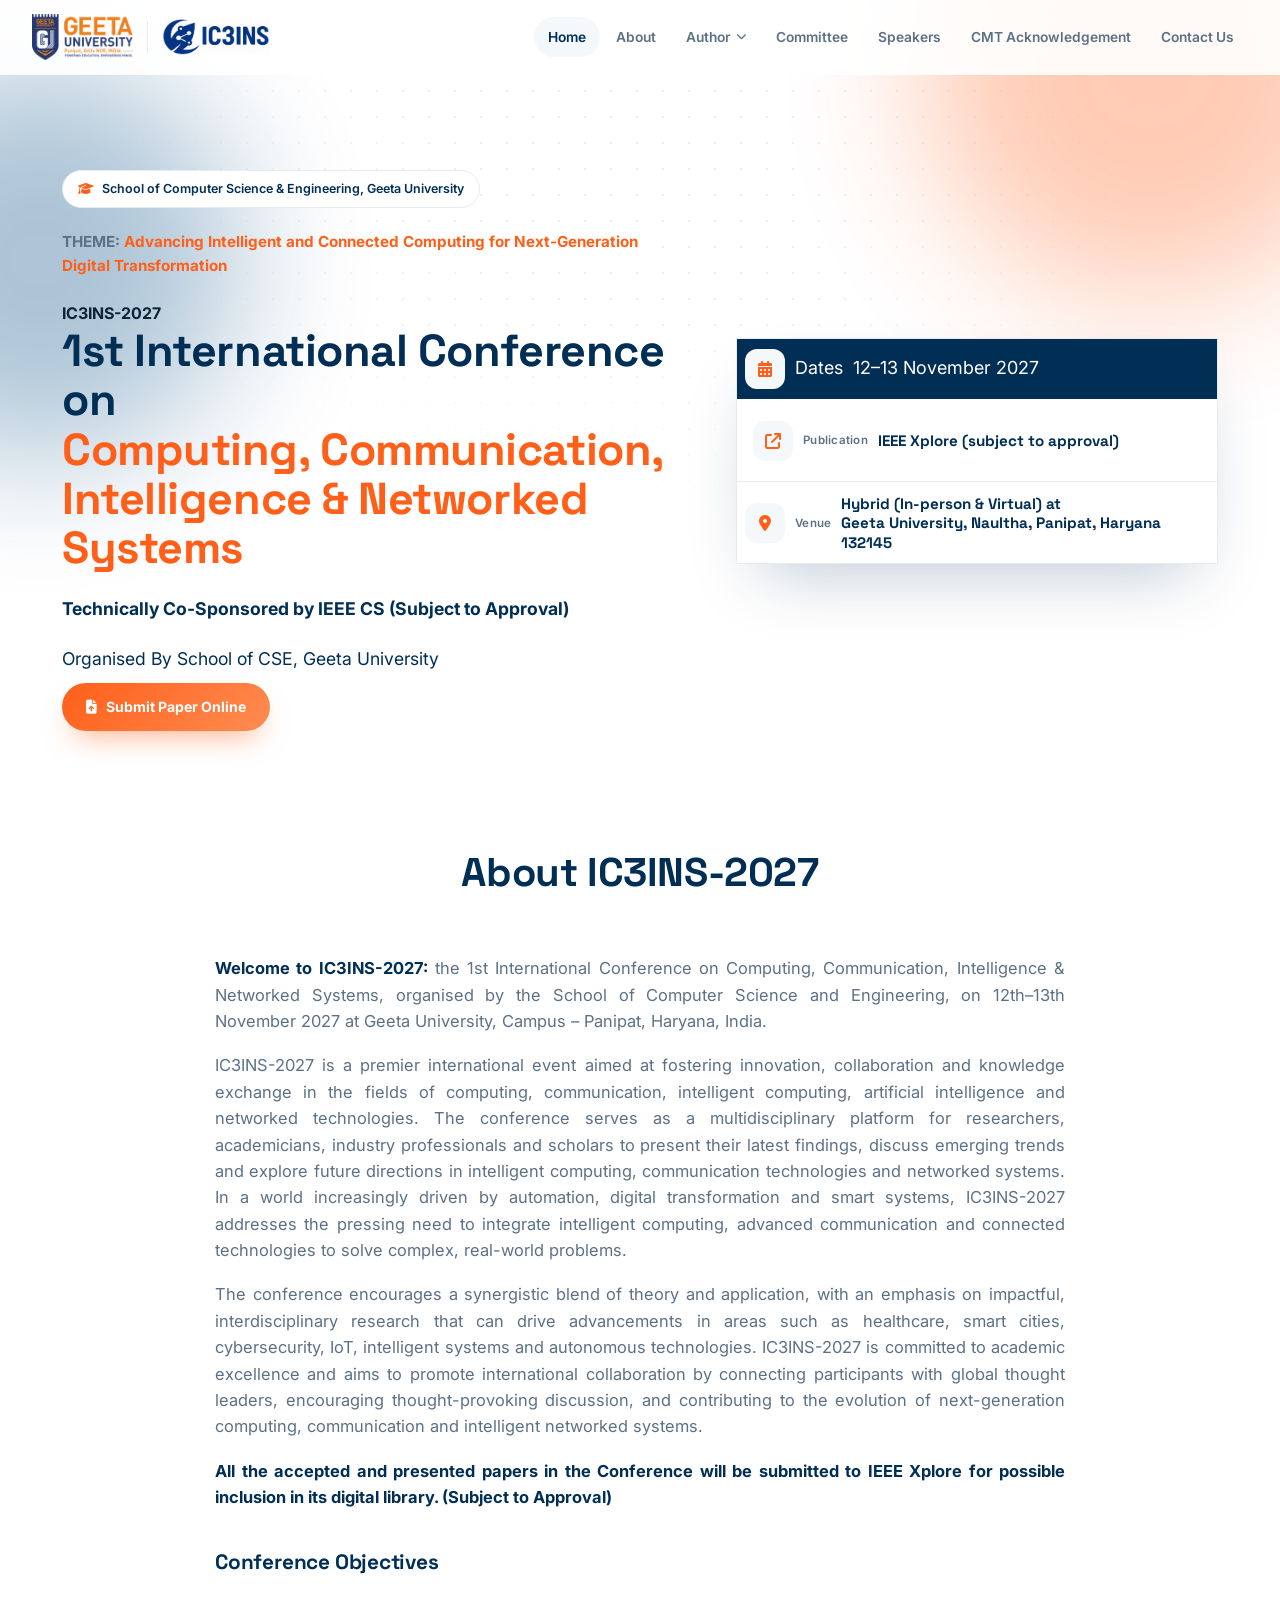
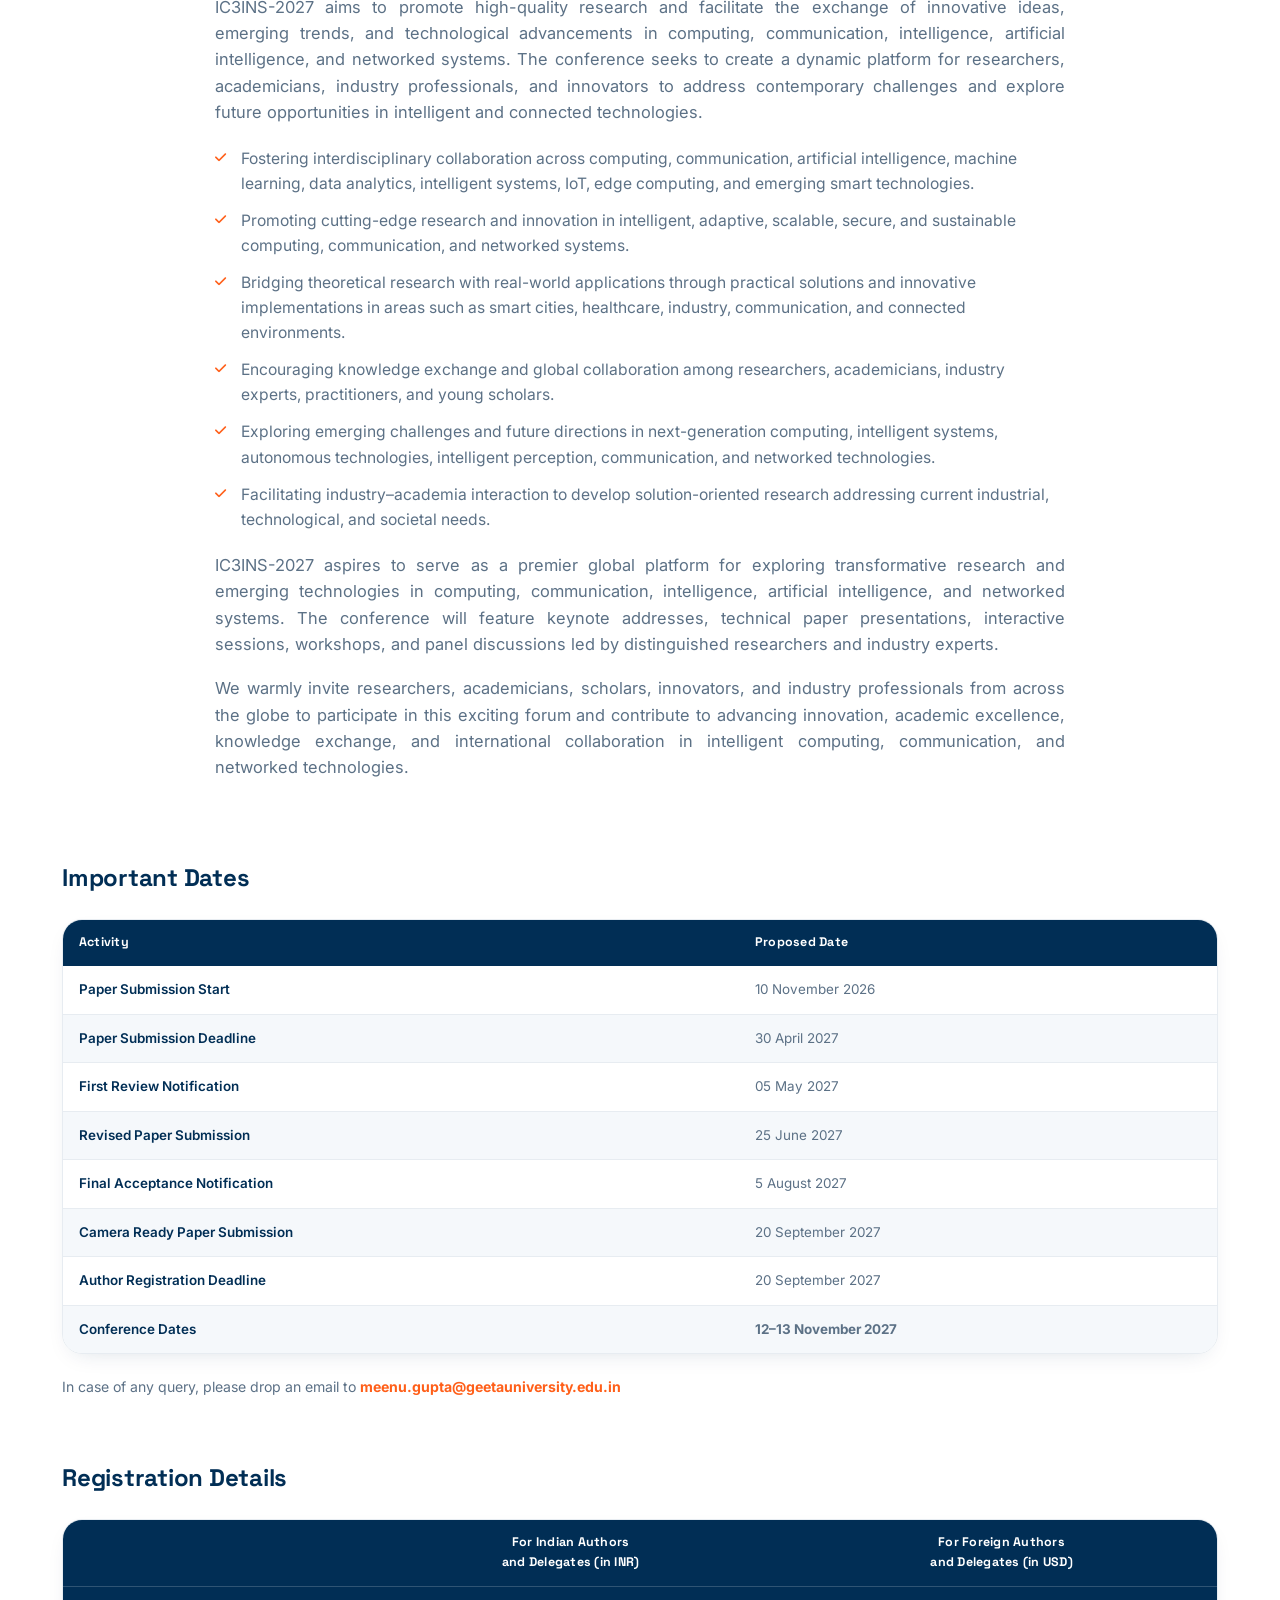
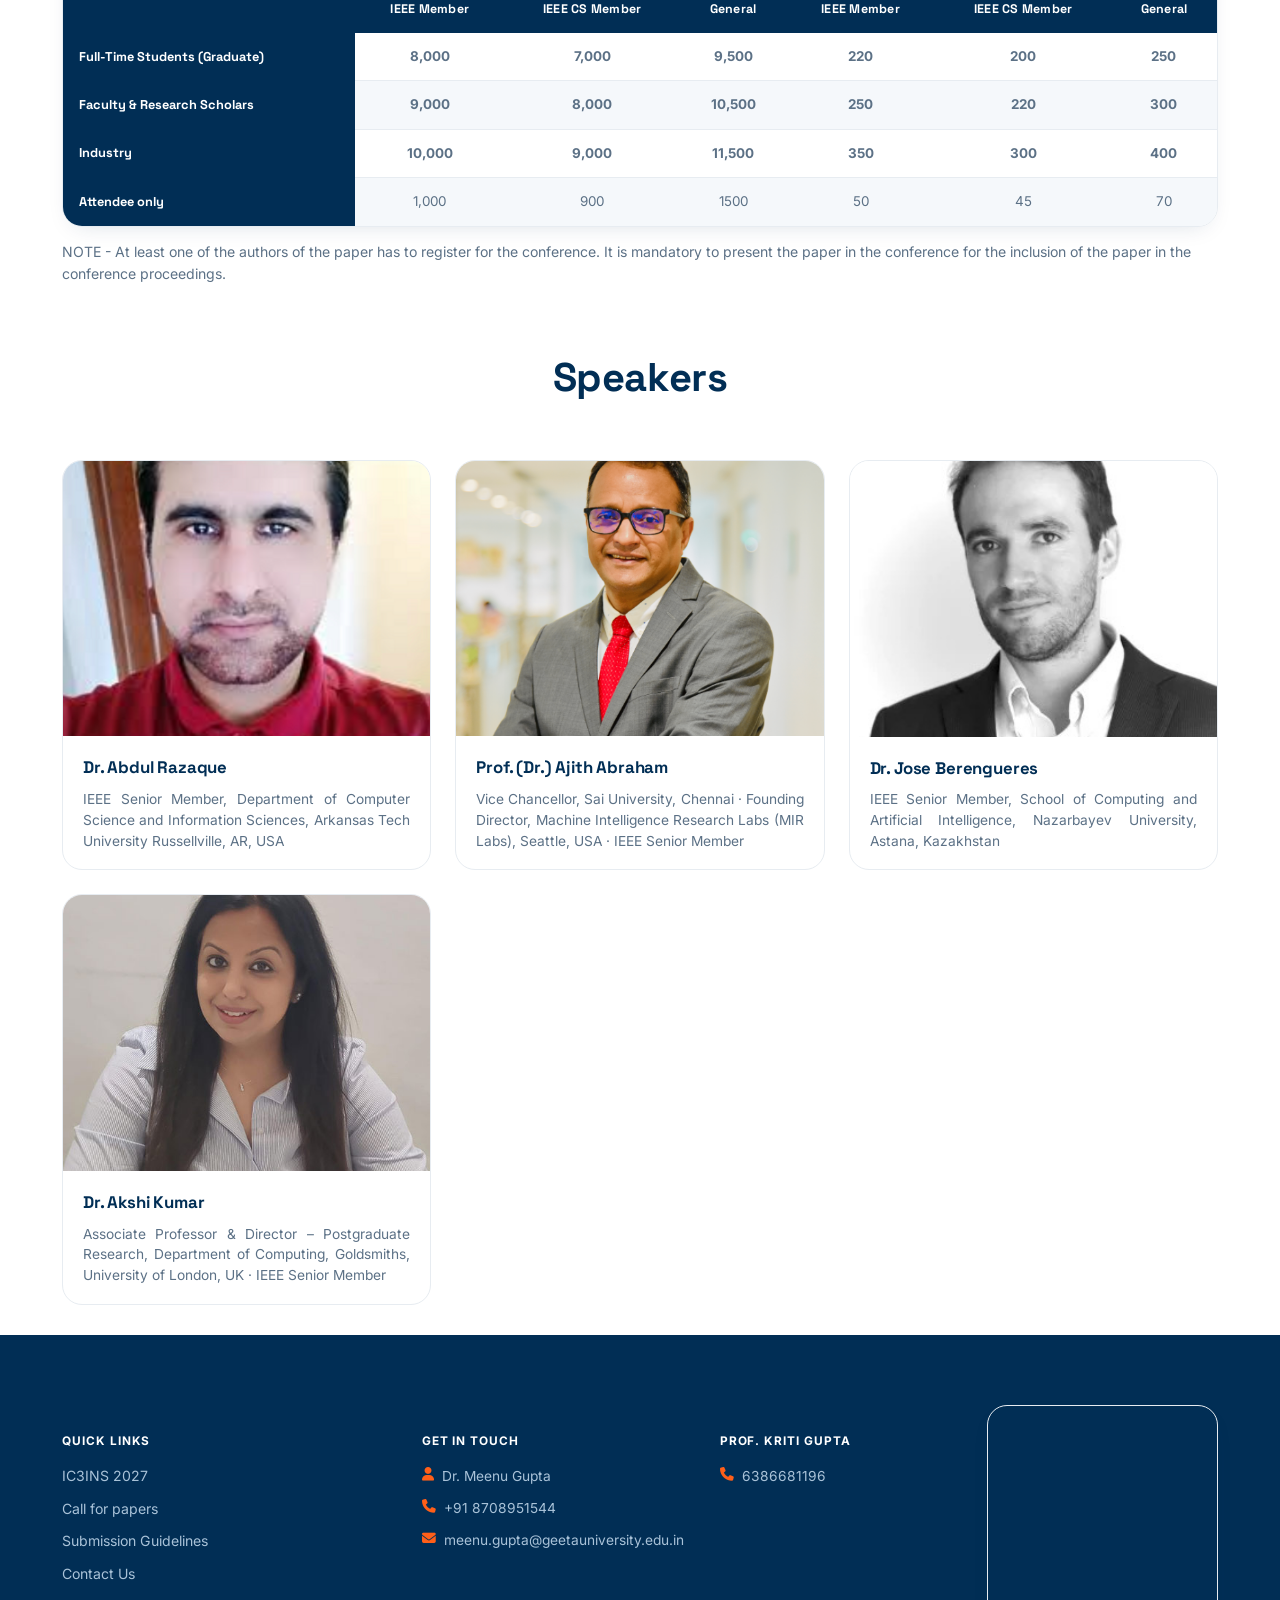
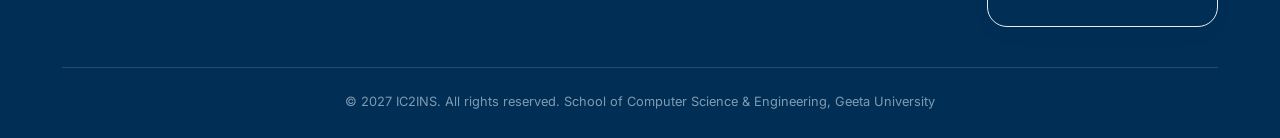
==== index.html @ 107a6c38 "Add paper submission guidelines, registration details, and schedule pages for IC3INS-2027" ====
<!DOCTYPE html>
<html lang="en">

<head>
  <meta charset="UTF-8">
  <meta name="viewport" content="width=device-width, initial-scale=1.0">
  <title>IC3INS-2027 — International Conference on Computational Intelligence and Networked Systems</title>
  <link rel="icon"
    href="data:image/svg+xml,%3Csvg xmlns='http://www.w3.org/2000/svg' viewBox='0 0 100 100'%3E%3Crect width='100' height='100' rx='24' fill='%23012e55'/%3E%3Ccircle cx='50' cy='42' r='16' fill='%23ff5f19'/%3E%3Crect x='30' y='66' width='40' height='9' rx='4.5' fill='white'/%3E%3C/svg%3E">
  <link rel="preconnect" href="https://fonts.googleapis.com">
  <link rel="preconnect" href="https://fonts.gstatic.com" crossorigin>
  <link
    href="https://fonts.googleapis.com/css2?family=Space+Grotesk:wght@500;600;700&family=Inter:wght@400;500;600;700;800&display=swap"
    rel="stylesheet">
  <link rel="stylesheet" href="https://cdnjs.cloudflare.com/ajax/libs/font-awesome/6.5.1/css/all.min.css">
  <link rel="stylesheet" href="assets/css/styles.css">

  <style>
    .home-hero {
      padding: 120px 0 80px;
    }

    .home-hero h1 {
      font-size: clamp(2rem, 3.5vw, 2.8rem);
      line-height: 1.1;
      max-width: 920px;
      margin: 0 auto;
    }

    .home-hero h1 span {
      color: var(--orange);
    }

    .home-hero .lead {
      max-width: 60ch;
      margin: 22px auto 0;
      color: var(--ink-soft);
      font-size: 1.1rem;
    }

    .home-hero .theme-tag {
      max-width: 70ch;
      margin: 0 auto 22px;
      font-size: .95rem;
      font-weight: 700;
      color: var(--ink-soft);
    }

    .home-hero .theme-tag span {
      color: var(--orange);
    }

    .facts-row {
      display: grid;
      grid-template-columns: repeat(4, 1fr);
      gap: 0;
      max-width: 1000px;
      margin: 50px auto 0;
      background: var(--white);
      border: 1px solid var(--line);
      border-radius: 22px;
      box-shadow: var(--shadow-lg);
      overflow: hidden;
    }

    .facts-row .fact {
      padding: 24px 20px;
      text-align: center;
      border-right: 1px solid var(--line);
    }

    .facts-row .fact:last-child {
      border-right: none;
    }

    .facts-row .fact i {
      color: var(--orange);
      font-size: 1.2rem;
      margin-bottom: 10px;
      display: block;
    }

    .facts-row .fact .lbl {
      font-size: .68rem;
      text-transform: uppercase;
      letter-spacing: .08em;
      color: var(--ink-soft);
      font-weight: 700;
      display: block;
      margin-bottom: 4px;
    }

    .facts-row .fact .val {
      font-weight: 700;
      color: var(--navy);
      font-size: .92rem;
    }

    @media(max-width:760px) {
      .facts-row {
        grid-template-columns: repeat(2, 1fr);
      }
    }
  </style>
</head>

<body>

  <nav class="nav" id="nav">
    <a href="index.html" class="brand">
      <img src="assets/img/geeta-university-logo.png" alt="Geeta University">
      <div class="brand-sep"></div>
      <img src="assets/img/ic2ins-logo.jpeg" alt="IC3INS-2027" style="height:36px;">
    </a>
    <ul class="nav-links" id="navLinks">
      <li><a href="index.html" class="active">Home</a></li>
      <li><a href="index.html#about">About</a></li>
      <li class="has-dropdown">
        <button class="nav-drop-btn">Author <i class="fa-solid fa-chevron-down"></i></button>
        <div class="dropdown-menu">
          <a href="call-for-papers.html"><i class="fa-solid fa-bullhorn"></i>Call for Papers</a>
          <a href="paper-submission-guidelines.html"><i class="fa-solid fa-file-arrow-up"></i>Paper Submission
            Guidelines</a>

          <a href="index.html#important-dates"><i class="fa-solid fa-calendar-days"></i>Proposed Date</a>
          <a href="camera_ready_submission.html"><i class="fa-solid fa-bullhorn"></i>Camers ready submission</a>
          <a href="index.html#registration-dates"><i class="fa-solid fa-user-check"></i>Registration Details</a>
        </div>
      </li>
      <li><a href="committee.html">Committee</a></li>
      <li><a href="index.html#speakers">Speakers</a></li>
      <li><a href="cmt-acknowledgement.html">CMT Acknowledgement</a></li>
      <li><a href="contact.html">Contact Us</a></li>
    </ul>
    <!-- MOBILE MENU OPEN BUTTON -->
    <button class="burger" id="burger" aria-label="Open menu">
      <i class="fa-solid fa-bars"></i>
    </button>

  </nav>

  <div class="mobile-menu" id="mobileMenu">
    <div class="mobile-menu-top">
      <div class="brand"><img src="assets/img/ic2ins-logo.jpeg" alt="IC3INS-2027" style="height:34px;"></div>
      <button class="burger" id="closeBurger"><i class="fa-solid fa-xmark"></i></button>
    </div>
    <a href="index.html">Home</a>
    <a href="index.html#about">About</a>
    <div class="mobile-drop">
      <a href="javascript:void(0)" class="mobile-toggle">Author <i
          class="fa-solid fa-chevron-down mobile-toggle-caret"></i></a>
      <div class="mobile-sub">
        <a href="call-for-papers.html">Call for Papers</a>
        <a href="paper-submission-guidelines.html">Paper Submission Guidelines</a>

        <a href="index.html#important-dates">Proposed Date</a>
        <a href="camera_ready_submission.html">Camers ready submission</a>
        <a href="index.html#registration-dates">Registration Details</a>
      </div>
    </div>
    <a href="committee.html">Committee</a>
    <a href="index.html#speakers">Speakers</a>
    <a href="cmt-acknowledgement.html">CMT Acknowledgement</a>
    <a href="contact.html">Contact Us</a>
  </div>

  <main>
    <section class="page-hero home-hero">
      <div class="dotgrid"></div>
      <div class="blob blob1"></div>
      <div class="blob blob2"></div>
      <div class="wrap hero-grid">

        <div class="hero-col hero-text">
          <div class="hero-badges reveal">
            <span class="pill"><i class="fa-solid fa-graduation-cap"></i>School of Computer Science &amp; Engineering,
              Geeta University</span>
          </div>
          <p class="theme-tag reveal" style="text-align: left !important;">THEME: <span>Advancing Intelligent and
              Connected Computing for Next-Generation Digital Transformation</span></p>
          <span class="reveal"><strong>IC3INS-2027</strong></span>
          <h1 class="reveal">1st International Conference on<br><span> Computing, Communication, Intelligence &
              Networked Systems</span></h1>

          <h5 class="lead reveal" style="color: var(--navy);">Technically Co-Sponsored by IEEE CS (Subject to Approval)
          </h5>
          <p class="lead reveal" style="color: var(--navy);">Organised By
            School of CSE, Geeta University</p>

          <div class="btn-row reveal" style="margin-top: 10px;">
            <a class="btn btn-primary" href="https://cmt3.research.microsoft.com/User/Login?ReturnUrl=%2Fic2ins2027"><i
                class="fa-solid fa-file-arrow-up"></i>Submit Paper Online</a>
          </div>
        </div>

        <div class="hero-col hero-facts-card reveal">

          <div class="fact" style="background-color: var(--navy);"><i class="fa-solid fa-calendar-days"></i><span
              class="" style="color: var(--white);">Dates</span><span class="" style="color: var(--white);">12–13
              November 2027</span></div>

          <div class="factM">
            <div class="fact">
              <i class="fa-solid fa-arrow-up-right-from-square"></i><span class="lbl">Publication</span><span
                class="val">IEEE Xplore (subject to approval)</span>
            </div>
          </div>

          <div class="fact">
            <i class="fa-solid fa-location-dot"></i>
            <span class="lbl">Venue</span><span class="val">Hybrid (In-person & Virtual) at <br> Geeta University,
              Naultha, Panipat, Haryana
              132145</span>
          </div>

        </div>

      </div>
    </section>

    <section class="sect" id="about">
      <div class="wrap">
        <div class="sect-head reveal">
          <h2>About IC3INS-2027</h2>
        </div>
        <div class="prose reveal">
          <p><b>Welcome to IC3INS-2027:</b> the 1st International Conference on Computing, Communication, Intelligence &
            Networked Systems, organised by the School of Computer Science and Engineering, on 12th–13th November 2027
            at Geeta University, Campus – Panipat, Haryana, India.</p>
          <p>
            IC3INS-2027 is a premier international event aimed at fostering innovation, collaboration and knowledge
            exchange in the fields of computing, communication, intelligent computing, artificial intelligence and
            networked technologies. The conference serves as a multidisciplinary platform for researchers, academicians,
            industry professionals and scholars to present their latest findings, discuss emerging trends and explore
            future directions in intelligent computing, communication technologies and networked systems. In a world
            increasingly driven by automation, digital transformation and smart systems, IC3INS-2027 addresses the
            pressing need to integrate intelligent computing, advanced communication and connected technologies to solve
            complex, real-world problems.</p>
          <p>The conference encourages a synergistic blend of theory and application, with an emphasis on impactful,
            interdisciplinary research that can drive advancements in areas such as healthcare, smart cities,
            cybersecurity, IoT, intelligent systems and autonomous technologies. IC3INS-2027 is committed to academic
            excellence and aims to promote international collaboration by connecting participants with global thought
            leaders, encouraging thought-provoking discussion, and contributing to the evolution of next-generation
            computing, communication and intelligent networked systems.</p>
          <p><b>All the accepted and presented papers in the Conference will be submitted to IEEE Xplore for possible
              inclusion in its digital library. (Subject to Approval)</b></p>

          <h3>Conference Objectives</h3>
          <p>IC3INS-2027 aims to promote high-quality research and facilitate the exchange of innovative ideas, emerging
            trends, and technological advancements in computing, communication, intelligence, artificial intelligence,
            and networked systems. The conference seeks to create a dynamic platform for researchers, academicians,
            industry professionals, and innovators to address contemporary challenges and explore future opportunities
            in intelligent and connected technologies.
          </p>
          <!-- <p>The key objectives of the conference include:</p> -->
          <ul>
            <li>Fostering interdisciplinary collaboration across computing, communication, artificial intelligence,
              machine learning, data analytics, intelligent systems, IoT, edge computing, and emerging smart
              technologies.</li>
            <li>Promoting cutting-edge research and innovation in intelligent, adaptive, scalable, secure, and
              sustainable computing, communication, and networked systems.</li>
            <li>Bridging theoretical research with real-world applications through practical solutions and innovative
              implementations in areas such as smart cities, healthcare, industry, communication, and connected
              environments. </li>
            <li>Encouraging knowledge exchange and global collaboration among researchers, academicians, industry
              experts, practitioners, and young scholars.</li>
            <li>Exploring emerging challenges and future directions in next-generation computing, intelligent systems,
              autonomous technologies, intelligent perception, communication, and networked technologies.</li>
            <li>Facilitating industry–academia interaction to develop solution-oriented research addressing current
              industrial, technological, and societal needs.</li>

          </ul>

          <p>IC3INS-2027 aspires to serve as a premier global platform for exploring transformative research and
            emerging technologies in computing, communication, intelligence, artificial intelligence, and networked
            systems. The conference will feature keynote addresses, technical paper presentations, interactive sessions,
            workshops, and panel discussions led by distinguished researchers and industry experts.</p>
          <p>We warmly invite researchers, academicians, scholars, innovators, and industry professionals from across
            the globe to participate in this exciting forum and contribute to advancing innovation, academic excellence,
            knowledge exchange, and international collaboration in intelligent computing, communication, and networked
            technologies.</p>
        </div>
      </div>
    </section>

    <section class="sect">
      <div class="wrap">
        <div class="reg-dates-stack">
          <!-- Important Dates -->
          <div class="reg-block reveal" id="important-dates">
            <h2 style="margin-bottom:22px;">Important Dates</h2>
            <div class="reg-table-scroll">
              <table class="dates-table">
                <thead>
                  <tr>
                    <th>Activity</th>
                    <th>Proposed Date</th>
                  </tr>
                </thead>
                <tbody>
                  <tr>
                    <td>Paper Submission Start</td>
                    <td>10 November 2026</td>
                  </tr>
                  <tr>
                    <td>Paper Submission Deadline</td>
                    <td>30 April 2027</td>
                  </tr>
                  <tr>
                    <td>First Review Notification</td>
                    <td>05 May 2027</td>
                  </tr>
                  <tr>
                    <td>Revised Paper Submission</td>
                    <td>25 June 2027</td>
                  </tr>
                  <tr>
                    <td>Final Acceptance Notification</td>
                    <td>5 August 2027</td>
                  </tr>
                  <tr>
                    <td>Camera Ready Paper Submission</td>
                    <td>20 September 2027</td>
                  </tr>
                  <tr>
                    <td>Author Registration Deadline</td>
                    <td>20 September 2027</td>
                  </tr>
                  <tr>
                    <td>Conference Dates</td>
                    <td><b>12–13 November 2027</b></td>
                  </tr>
                </tbody>
              </table>
            </div>
            <p class="reg-note" style="margin-top:22px;">In case of any query, please drop an email to
              <a href="mailto:iccins@geetauniversity.edu.in"
                style="color:var(--orange); font-weight:700;">meenu.gupta@geetauniversity.edu.in</a>
            </p>
          </div>

          <!-- Registration Details -->
          <div class="reg-block reveal" id="registration-dates">
            <h2 style="margin-bottom:22px;">Registration Details</h2>
            <div class="reg-table-scroll">
              <table class="reg-table">
                <thead>
                  <tr>
                    <th></th>
                    <th colspan="3">For Indian Authors<br>and Delegates (in INR)</th>
                    <th colspan="3">For Foreign Authors<br>and Delegates (in USD)</th>
                  </tr>
                  <tr>
                    <th></th>
                    <th>IEEE Member</th>
                    <th>IEEE CS Member</th>
                    <th>General</th>
                    <th>IEEE Member</th>
                    <th>IEEE CS Member</th>
                    <th>General</th>
                  </tr>
                </thead>
                <tbody>
                  <tr>
                    <th scope="row">Full-Time Students (Graduate)</th>
                    <td><b>8,000</b></td>
                    <td><b>7,000</b></td>
                    <td><b>9,500</b></td>
                    <td><b>220</b></td>
                    <td><b>200</b></td>
                    <td><b>250</b></td>
                  </tr>
                  <tr>
                    <th scope="row">Faculty &amp; Research Scholars</th>
                    <td><b>9,000</b></td>
                    <td><b>8,000</b></td>
                    <td><b>10,500</b></td>
                    <td><b>250</b></td>
                    <td><b>220</b></td>
                    <td><b>300</b></td>
                  </tr>
                  <tr>
                    <th scope="row">Industry</th>
                    <td><b>10,000</b></td>
                    <td><b>9,000</b></td>
                    <td><b>11,500</b></td>
                    <td><b>350</b></td>
                    <td><b>300</b></td>
                    <td><b>400</b></td>
                  </tr>
                  <tr>
                    <th scope="row">Attendee only</th>
                    <td>1,000</td>
                    <td>900</td>
                    <td>1500</td>
                    <td>50</td>
                    <td>45</td>
                    <td>70</td>
                  </tr>
                </tbody>
              </table>
            </div>

            <p class="reg-note">NOTE - At least one of the authors of the paper has to register for the conference. It
              is
              mandatory to present the paper in the conference for the inclusion of the paper in the conference
              proceedings.</p>
          </div>
        </div>
      </div>
    </section>

    <section class="sect" id="speakers">
      <div class="wrap">
        <div class="sect-head reveal">
          <h2>Speakers</h2>
        </div>
        <div class="fig-grid reveal" id="speakerGrid"></div>
      </div>
    </section>

    <footer>
      <div class="wrap">
        <div class="foot-grid">
          <div class="fcol">
            <h6>Quick Links</h6>
            <a href="index.html#about">IC3INS 2027</a>
            <a href="call-for-papers.html">Call for papers</a>
            <a href="paper-submission-guidelines.html">Submission Guidelines</a>
            <a href="contact.html">Contact Us</a>
          </div>
          <div class="fcol">
            <h6>Get In Touch</h6>
            <div class="contact-line"><i class="fa-solid fa-user"></i><span>Dr. Meenu Gupta</span></div>
            <div class="contact-line"><i class="fa-solid fa-phone"></i><span>+91 8708951544</span></div>
            <div class="contact-line"><i
                class="fa-solid fa-envelope"></i><span>meenu.gupta@geetauniversity.edu.in</span></div>
          </div>
          <div class="fcol">
            <h6>Prof. Kriti Gupta</h6>
            <div class="contact-line"><i class="fa-solid fa-phone"></i><span>6386681196</span></div>
          </div>
          <div class="fcol">
            <div class="map-frame-footer">
              <iframe src="https://www.google.com/maps?q=Geeta+University+Panipat&output=embed" loading="lazy"
                referrerpolicy="no-referrer-when-downgrade" title="Geeta University, Panipat location"></iframe>
            </div>
          </div>
        </div>
        <div class="fbar">
          <span>© 2027 IC2INS. All rights reserved. School of Computer Science &amp; Engineering, Geeta
            University</span>
        </div>
      </div>
    </footer>


  </main>

  <script>
    const speakers = [
      //["Prof. (Dr.) Valentina E. Balas", "Full Professor, Faculty of Engineering, \u201cAurel Vlaicu\u201d University of Arad, Romania · IEEE Senior Member", "assets/img/Valentina-Balas.jpg"],
      ["Dr. Abdul Razaque", "IEEE Senior Member, Department of Computer Science and Information Sciences, Arkansas Tech University Russellville, AR, USA", "assets/img/Prof-Abdul-Razaque.png"],
      //["Prof. (Dr.) Ahmed J. Obaid", "Faculty of Computer Science and Mathematics, University of Kufa, Najaf, Iraq", "assets/img/Ahmed-J.-Obaid.jpg"],
      ["Prof. (Dr.) Ajith Abraham", "Vice Chancellor, Sai University, Chennai · Founding Director, Machine Intelligence Research Labs (MIR Labs), Seattle, USA · IEEE Senior Member", "assets/img/Ajit-abraham.png"],
      ["Dr. Jose Berengueres", "IEEE Senior Member, School of Computing and Artificial Intelligence, Nazarbayev University, Astana, Kazakhstan", "assets/img/Jose-Berengueres.jpeg"],
      ["Dr. Akshi Kumar", "Associate Professor & Director – Postgraduate Research, Department of Computing, Goldsmiths, University of London, UK · IEEE Senior Member", "assets/img/akshi-kumar.jpg"],
      //["Prof. (Dr.) Sarabjot Singh", "Adjunct Faculty, IISER Mohali & GNDEC, Ludhiana", "assets/img/Sarab-Sir.jpg"]
    ];
    const gradients = ["linear-gradient(135deg,#012e55,#024a82)", "linear-gradient(135deg,#ff5f19,#ff8c52)"];
    const grid = document.getElementById('speakerGrid');
    speakers.forEach((s, i) => {
      const initials = s[0].replace(/^(Prof\.|Dr\.|\(Dr\.\))\s*/g, '').replace(/[()]/g, '').split(' ').filter(Boolean).slice(0, 2).map(w => w[0]).join('').toUpperCase();
      const imgPath = s[2];
      const card = document.createElement('div');
      card.className = 'fig-card';
      card.innerHTML = `
      <div class="fig-photo" style="background:${gradients[i % 2]}; display:flex; align-items:center; justify-content:center; overflow:hidden;">
        <img src="${imgPath}" alt="${s[0]}" style="width:100%; height:100%; object-fit:cover;"
          onerror="this.replaceWith(Object.assign(document.createElement('span'), {textContent:'${initials}', style:'font-family:\\'Space Grotesk\\',sans-serif; font-size:2.4rem; font-weight:700; color:#fff;'}))">
      </div>
      <div class="fig-cap"><h4>${s[0]}</h4><p>${s[1]}</p></div>`;
      grid.appendChild(card);
    });
  </script>
  <script src="assets/js/mains.js"></script>


</body>

</html>
---- assets/css/styles.css ----
/* ========================================================
   IC3INS-2027 — shared stylesheet
   ======================================================== */
:root {
  --white: #ffffff;
  --bg: #f5f8fb;
  --navy: #012e55;
  --navy2: #024a82;
  --orange: #ff5f19;
  --orange2: #ff8c52;
  --ink: #0b2438;
  --ink-soft: #5c7186;
  --line: #e7ecf1;
  --shadow-sm: 0 8px 24px -12px rgba(1, 46, 85, .18);
  --shadow-lg: 0 30px 70px -25px rgba(1, 46, 85, .28);
  --radius: 20px;
}

* {
  box-sizing: border-box;
}

html {
  scroll-behavior: smooth;
}

@media (prefers-reduced-motion:reduce) {
  html {
    scroll-behavior: auto;
  }

  * {
    animation: none !important;
    transition: none !important;
  }
}

body {
  margin: 0;
  background: var(--white);
  color: var(--ink);
  font-family: 'Inter', sans-serif;
  line-height: 1.6;
  -webkit-font-smoothing: antialiased;
  overflow-x: hidden;
}

h1,
h2,
h3,
h4 {
  font-family: 'Space Grotesk', sans-serif;
  margin: 0;
  color: var(--navy);
  font-weight: 700;
  letter-spacing: -.01em;
}

p {
  margin: 0;
  text-align: justify;
}

a {
  color: inherit;
  text-decoration: none;
}

img {
  max-width: 100%;
  display: block;
}

ul {
  margin: 0;
  padding: 0;
}

.wrap {
  max-width: 1220px;
  margin: 0 auto;
  padding: 0 32px;
}

.eyebrow {
  display: inline-flex;
  align-items: center;
  gap: 8px;
  font-size: .78rem;
  font-weight: 700;
  letter-spacing: .08em;
  text-transform: uppercase;
  color: var(--orange);
  margin-bottom: 16px;
}

.eyebrow::before {
  content: '';
  width: 8px;
  height: 8px;
  border-radius: 50%;
  background: var(--orange);
}

.reveal {
  opacity: 0;
  transform: translateY(28px);
  transition: opacity .7s ease, transform .7s ease;
}

.reveal.in {
  opacity: 1;
  transform: none;
}

/* ---------------- NAV (base — unchanged from your original) ---------------- */
.nav {
  position: fixed;
  top: 0;
  left: 0;
  right: 0;
  z-index: 1000;
  display: flex;
  align-items: center;
  justify-content: space-between;
  padding: 14px 32px;
  transition: background .3s ease, box-shadow .3s ease, padding .3s ease;
  background: rgba(255, 255, 255, .9);
  backdrop-filter: blur(14px);
  -webkit-backdrop-filter: blur(14px);
  border-bottom: 1px solid transparent;
}

.nav.scrolled {
  box-shadow: var(--shadow-sm);
  border-bottom-color: var(--line);
  padding: 10px 32px;
}

.brand {
  display: flex;
  align-items: center;
  gap: 14px;
  flex-shrink: 0;
}

.brand img {
  height: 46px;
  width: auto;
  object-fit: contain;
}

.brand-sep {
  width: 1px;
  height: 32px;
  background: var(--line);
}

.brand-text {
  display: flex;
  flex-direction: column;
  line-height: 1.15;
}

.brand-text b {
  font-family: 'Space Grotesk', sans-serif;
  font-weight: 700;
  font-size: 1rem;
  color: var(--navy);
}

.brand-text span {
  font-size: .68rem;
  color: var(--ink-soft);
  font-weight: 600;
  letter-spacing: .03em;
}

.nav-links {
  display: flex;
  align-items: center;
  gap: 2px;
  list-style: none;
  position: relative;
}

.nav-links>li {
  position: relative;
}

.nav-links a,
.nav-drop-btn {
  font-size: .86rem;
  font-weight: 600;
  color: var(--ink-soft);
  padding: 9px 14px;
  border-radius: 100px;
  transition: color .2s ease, background .2s ease;
  display: inline-flex;
  align-items: center;
  gap: 6px;
  background: none;
  border: none;
  cursor: pointer;
  font-family: 'Inter', sans-serif;
  white-space: nowrap;
}

.nav-links a:hover,
.nav-links a.active,
.nav-drop-btn:hover {
  color: var(--navy);
  background: var(--bg);
}

.nav-drop-btn i {
  font-size: .65rem;
  transition: transform .2s ease;
}

.has-dropdown.open .nav-drop-btn i {
  transform: rotate(180deg);
}

.has-dropdown.open .nav-drop-btn {
  color: var(--navy);
  background: var(--bg);
}

.dropdown-menu {
  position: absolute;
  top: calc(100% + 10px);
  left: 50%;
  transform: translateX(-50%) translateY(6px);
  background: var(--white);
  border: 1px solid var(--line);
  border-radius: 16px;
  box-shadow: var(--shadow-lg);
  min-width: 250px;
  padding: 8px;
  opacity: 0;
  visibility: hidden;
  transition: opacity .2s ease, transform .2s ease;
}

.has-dropdown.open .dropdown-menu {
  opacity: 1;
  visibility: visible;
  transform: translateX(-50%) translateY(0);
}

.dropdown-menu a {
  display: flex;
  align-items: center;
  gap: 10px;
  padding: 11px 14px;
  border-radius: 10px;
  font-size: .86rem;
  font-weight: 600;
  color: var(--ink);
  white-space: nowrap;
}

.dropdown-menu a:hover {
  background: var(--bg);
  color: var(--orange);
}

.dropdown-menu a i {
  color: var(--orange);
  width: 16px;
  font-size: .8rem;
}

.nav-cta {
  display: flex;
  align-items: center;
  gap: 12px;
}

.burger {
  display: none;
  width: 40px;
  height: 40px;
  border-radius: 10px;
  border: 1px solid var(--line);
  background: var(--white);
  align-items: center;
  justify-content: center;
  font-size: 1.1rem;
  color: var(--navy);
  cursor: pointer;
}

.btn {
  display: inline-flex;
  align-items: center;
  gap: 9px;
  font-weight: 700;
  font-size: .88rem;
  padding: 13px 24px;
  border-radius: 100px;
  border: none;
  cursor: pointer;
  transition: transform .2s ease, box-shadow .2s ease;
}

.btn-primary {
  background: linear-gradient(135deg, var(--orange), var(--orange2));
  color: #fff;
  box-shadow: 0 14px 30px -12px rgba(255, 95, 25, .6);
}

.btn-primary:hover {
  transform: translateY(-2px);
  box-shadow: 0 18px 36px -12px rgba(255, 95, 25, .7);
}

.btn-ghost {
  background: var(--white);
  color: var(--navy);
  border: 1.5px solid var(--line);
}

.btn-ghost:hover {
  border-color: var(--navy);
  transform: translateY(-2px);
}

.btn-sm {
  padding: 10px 18px;
  font-size: .82rem;
}

/* mobile menu */
.mobile-menu {
  position: fixed;
  inset: 0;
  background: var(--white);
  z-index: 1200;
  display: flex;
  flex-direction: column;
  padding: 24px 28px;
  transform: translateY(-110%);
  transition: transform .4s cubic-bezier(.6, 0, .3, 1);
  overflow-y: auto;
}

.mobile-menu.open {
  transform: translateY(0);
}

.mobile-menu-top {
  display: flex;
  justify-content: space-between;
  align-items: center;
  margin-bottom: 30px;
}

.mobile-menu a {
  font-family: 'Space Grotesk', sans-serif;
  font-size: 1.25rem;
  font-weight: 600;
  color: var(--navy);
  padding: 13px 0;
  border-bottom: 1px solid var(--line);
  display: flex;
  align-items: center;
  justify-content: space-between;
}

.mobile-sub {
  padding-left: 16px;
  display: none;
}

.mobile-sub.open {
  display: block;
}

.mobile-sub a {
  font-size: 1rem;
  font-weight: 500;
  color: var(--ink-soft);
  border-bottom: 1px dashed var(--line);
}

.mobile-toggle-caret {
  transition: transform .2s ease;
}

.mobile-drop.open .mobile-toggle-caret {
  transform: rotate(180deg);
}

/* ---------------- RESPONSIVE (new) ---------------- */

/* Large tablet / small laptop: tighten link spacing, drop tagline */
@media (max-width: 1200px) {

  .nav-links a,
  .nav-drop-btn {
    padding: 9px 10px;
    font-size: .82rem;
  }

  .brand-text span {
    display: none;
  }

  .nav-cta .btn-sm {
    padding: 10px 16px;
    font-size: .8rem;
  }
}

/* Tablet / mobile breakpoint: switch to burger menu */
@media (max-width: 992px) {

  .nav-links,
  .nav-cta .btn-primary {
    display: none;
  }

  .burger {
    display: flex;
  }

  .nav {
    padding: 12px 20px;
  }

  .brand img {
    height: 38px;
  }

  .brand-sep {
    height: 26px;
  }
}

/* Small phones: shrink brand further, tighten mobile menu spacing */
@media (max-width: 480px) {
  .brand {
    gap: 8px;
  }

  .brand img {
    height: 30px;
  }

  .brand-sep {
    height: 22px;
  }

  .brand-text b {
    font-size: .78rem;
  }

  .nav {
    padding: 10px 14px;
  }

  .mobile-menu {
    padding: 20px 18px;
  }

  .mobile-menu a {
    font-size: 1.05rem;
    padding: 12px 0;
  }

  .mobile-menu-top img {
    height: 28px;
  }
}

/* Very small phones (older/small devices) */
@media (max-width: 360px) {
  .brand-text {
    display: none;
  }

  .brand-sep {
    display: none;
  }
}

/* ---------------- generic page hero (inner pages) ---------------- */
.page-hero {
  position: relative;
  padding: 50px 0 70px;
  overflow: hidden;
  text-align: center;
}

.blob {
  position: absolute;
  border-radius: 50%;
  filter: blur(70px);
  opacity: .32;
  z-index: 0;
  animation: drift 18s ease-in-out infinite;
}

.blob1 {
  width: 460px;
  height: 460px;
  background: var(--orange);
  top: -160px;
  right: -100px;
}

.blob2 {
  width: 400px;
  height: 400px;
  background: var(--navy2);
  top: 60px;
  left: -160px;
  animation-delay: -6s;
}

@keyframes drift {

  0%,
  100% {
    transform: translate(0, 0) scale(1);
  }

  50% {
    transform: translate(30px, -30px) scale(1.08);
  }
}

.dotgrid {
  position: absolute;
  inset: 0;
  z-index: 0;
  background-image: radial-gradient(var(--line) 1.4px, transparent 1.4px);
  background-size: 26px 26px;
  mask-image: radial-gradient(ellipse 60% 60% at 50% 20%, black 20%, transparent 75%);
  -webkit-mask-image: radial-gradient(ellipse 60% 60% at 50% 20%, black 20%, transparent 75%);
}

.page-hero .wrap {
  margin-top: 50px;
  position: relative;
  z-index: 1;
}

.page-hero h1 {
  font-size: clamp(2.1rem, 4.6vw, 3.3rem);
}

.page-hero p {
  max-width: 60ch;
  margin: 18px auto 0;
  color: var(--ink-soft);
  font-size: 1.05rem;
}

.crumb {
  display: flex;
  justify-content: center;
  gap: 8px;
  font-size: .8rem;
  color: var(--ink-soft);
  margin-bottom: 18px;
  font-weight: 600;
}

.crumb a {
  color: var(--orange);
}

/* ---------------- home hero: two-column grid layout ---------------- */
.home-hero {
  text-align: left;
}

.home-hero .hero-grid {
  display: grid;
  grid-template-columns: 1.3fr 1fr;
  gap: 48px;
  align-items: center;
}

.hero-col {
  min-width: 0;
  /* prevents grid blowout from long text/pills */
}

.hero-text .hero-badges {
  display: flex;
  flex-wrap: wrap;
  gap: 10px;
  margin-bottom: 22px;
}

.hero-text .pill {
  font-size: .78rem;
  font-weight: 600;
  color: var(--navy);
  background: var(--white);
  border: 1px solid var(--line);
  padding: 8px 15px;
  border-radius: 100px;
  display: inline-flex;
  align-items: center;
  gap: 8px;
}

.hero-text .pill i {
  color: var(--orange);
}

.hero-text h1 {
  margin-bottom: 18px;
}

.hero-text h1 span {
  color: var(--orange);
}

.hero-text .lead {
  color: var(--ink-soft);
  font-size: 1.05rem;
  max-width: 62ch;
  margin-bottom: 28px;
}

.hero-text .btn-row {
  justify-content: flex-start;
  margin-top: 0;
}

/* right column: facts turned into a stacked card */
.hero-facts-card {
  font-size: large;
  display: flex;
  flex-direction: column;
  gap: 2px;
  background: var(--white);
  border: 1px solid var(--line);
  box-shadow: var(--shadow-lg);
}

.hero-facts-card .fact {
  display: flex;
  align-items: center;
  gap: 10px;
  padding: 10px 8px;
}

.hero-facts-card .factM {
  display: flex;
  align-items: left;
  flex-direction: column;
  gap: 10px;
  padding: 10px 8px;
  border-bottom: 1px solid var(--line);
}

.hero-facts-card .fact:last-child {
  border-bottom: none;
}

.hero-facts-card .fact i {
  width: 40px;
  height: 40px;
  flex-shrink: 0;
  display: flex;
  align-items: center;
  justify-content: center;
  border-radius: 12px;
  background: var(--bg);
  color: var(--orange);
  font-size: 1rem;
}

.hero-facts-card .fact .lbl {
  display: block;
  font-size: .72rem;
  font-weight: 600;
  color: var(--ink-soft);
  letter-spacing: .02em;
}

.hero-facts-card .fact .val {
  display: block;
  font-family: 'Space Grotesk', sans-serif;
  font-size: .95rem;
  font-weight: 700;
  color: var(--navy);
  line-height: 1.3;
}

/* ---------------- section basics ---------------- */
.sect {
  padding: 30px 0;
}

.sect.bg {
  background: var(--bg);
}

.sect.tight {
  padding: 60px 0;
}

.sect-head {
  text-align: center;
  max-width: 680px;
  margin: 0 auto 50px;
}

.sect-head h2 {
  font-size: clamp(1.8rem, 3.4vw, 2.5rem);
}

.sect-head p {
  color: var(--ink-soft);
  margin-top: 14px;
  font-size: 1.03rem;
}

.prose {
  max-width: 850px;
  margin: 0 auto;
}

.prose p {
  color: var(--ink-soft);
  font-size: 1.03rem;
  margin-bottom: 18px;
}

.prose p b {
  color: var(--navy);
}

.prose h3 {
  font-size: 1.3rem;
  margin: 36px 0 14px;
}

.prose ul {
  list-style: none;
  display: flex;
  flex-direction: column;
  gap: 12px;
  margin: 20px 0;
}

.prose ul li {
  font-size: .98rem;
  color: var(--ink-soft);
  padding-left: 26px;
  position: relative;
}

.prose ul li::before {
  content: '\f00c';
  font-family: 'Font Awesome 6 Free';
  font-weight: 900;
  position: absolute;
  left: 0;
  top: 2px;
  color: var(--orange);
  font-size: .8rem;
}

/* ---------------- cards, chips, stat blocks (reused across pages) ---------------- */
.chip-row {
  display: flex;
  flex-wrap: wrap;
  gap: 10px;
  margin: 20px 0;
}

.chip {
  font-size: .82rem;
  font-weight: 600;
  color: var(--navy);
  background: var(--white);
  border: 1px solid var(--line);
  padding: 9px 16px;
  border-radius: 100px;
  display: inline-flex;
  align-items: center;
  gap: 8px;
}

.chip i {
  color: var(--orange);
}

.info-card {
  background: var(--white);
  border: 1px solid var(--line);
  border-radius: var(--radius);
  padding: 28px;
  box-shadow: var(--shadow-sm);
}

.two-col {
  display: grid;
  grid-template-columns: 1fr 1fr;
  gap: 26px;
}

.stat-card {
  background: linear-gradient(135deg, var(--navy), var(--navy2));
  color: #fff;
  border-radius: var(--radius);
  padding: 26px 28px;
  box-shadow: var(--shadow-sm);
}

.stat-card .n {
  font-family: 'Space Grotesk', sans-serif;
  font-size: 1.9rem;
  font-weight: 700;
}

.stat-card .l {
  font-size: .82rem;
  color: #c9dcee;
  margin-top: 4px;
}

.stat-card.orange {
  background: linear-gradient(135deg, var(--orange), var(--orange2));
}

.stat-card.orange .l {
  color: #ffe6d6;
}

/* ---------------- buttons row ---------------- */
.btn-row {
  display: flex;
  gap: 14px;
  justify-content: center;
  flex-wrap: wrap;
  margin-top: 8px;
}

/* ---------------- speakers ---------------- */
.fig-grid {
  display: grid;
  grid-template-columns: repeat(3, 1fr);
  gap: 24px;
}

.fig-card {
  border-radius: var(--radius);
  overflow: hidden;
  border: 1px solid var(--line);
  background: var(--white);
  transition: transform .25s ease, box-shadow .25s ease;
}

.fig-card:hover {
  transform: translateY(-6px);
  box-shadow: var(--shadow-lg);
}

.fig-photo {
  aspect-ratio: 4/3;
  overflow: hidden;
  background: linear-gradient(135deg, var(--navy), var(--navy2));
}

.fig-photo img {
  width: 100%;
  height: 100%;
  object-fit: cover;
}

.fig-cap {
  padding: 18px 20px;
}

.fig-cap h4 {
  font-size: 1.05rem;
  margin-bottom: 8px;
}

.fig-cap p {
  font-size: .86rem;
  color: var(--ink-soft);
  line-height: 1.5;
}

/* ---------------- committee tabs / tables ---------------- */
.seg-wrap {
  display: flex;
  justify-content: center;
}

.seg {
  display: inline-flex;
  background: var(--white);
  border: 1px solid var(--line);
  border-radius: 100px;
  padding: 5px;
  margin: 0 auto 46px;
  flex-wrap: wrap;
  justify-content: center;
  gap: 2px;
}

.seg button {
  border: none;
  background: none;
  padding: 11px 18px;
  border-radius: 100px;
  font-weight: 600;
  font-size: .84rem;
  color: var(--ink-soft);
  cursor: pointer;
  transition: all .25s ease;
  white-space: nowrap;
  font-family: 'Inter', sans-serif;
}

.seg button.active {
  background: var(--navy);
  color: #fff;
}

.cpanel {
  display: none;
}

.cpanel.active {
  display: block;
  animation: fadein .4s ease;
}

@keyframes fadein {
  from {
    opacity: 0;
    transform: translateY(10px);
  }

  to {
    opacity: 1;
    transform: none;
  }
}

.role-groups {
  display: flex;
  flex-direction: column;
  gap: 14px;
}

.role-block {
  background: var(--white);
  border: 1px solid var(--line);
  border-radius: var(--radius);
  padding: 26px 28px;
}

.role-block h5 {
  font-family: 'Space Grotesk', sans-serif;
  color: var(--orange);
  font-size: .76rem;
  text-transform: uppercase;
  letter-spacing: .08em;
  margin-bottom: 16px;
}

.role-people {
  display: grid;
  grid-template-columns: repeat(2, 1fr);
  gap: 6px 30px;
}

.person-row {
  display: flex;
  gap: 12px;
  align-items: flex-start;
  padding: 10px 0;
  border-bottom: 1px solid var(--line);
}

.role-people .person-row:nth-last-child(-n+2) {
  border-bottom: none;
}

.avatar {
  width: 36px;
  height: 36px;
  border-radius: 50%;
  background: linear-gradient(135deg, var(--navy), var(--navy2));
  color: #fff;
  display: flex;
  align-items: center;
  justify-content: center;
  font-size: .68rem;
  font-weight: 700;
  flex-shrink: 0;
}

.person-row .name {
  font-weight: 700;
  font-size: .9rem;
  color: var(--navy);
  display: block;
}

.person-row .role {
  font-size: .78rem;
  color: var(--ink-soft);
}

.list-search {
  position: relative;
  max-width: 440px;
  margin: 0 auto 28px;
}

.list-search input {
  width: 100%;
  padding: 13px 18px 13px 44px;
  border-radius: 100px;
  border: 1.5px solid var(--line);
  font-size: .92rem;
  font-family: 'Inter', sans-serif;
  outline: none;
  transition: border-color .2s ease;
}

.list-search input:focus {
  border-color: var(--orange);
}

.list-search i {
  position: absolute;
  left: 18px;
  top: 50%;
  transform: translateY(-50%);
  color: var(--ink-soft);
}

.num-list {
  max-height: 640px;
  overflow-y: auto;
  border: 1px solid var(--line);
  border-radius: var(--radius);
  padding: 8px;
}

.num-list::-webkit-scrollbar {
  width: 6px;
}

.num-list::-webkit-scrollbar-thumb {
  background: var(--line);
  border-radius: 4px;
}

.num-cols {
  columns: 2;
  column-gap: 0;
}

@media(max-width:760px) {
  .num-cols {
    columns: 1;
  }
}

.num-item {
  font-size: .86rem;
  color: var(--ink-soft);
  padding: 11px 16px;
  border-radius: 10px;
  break-inside: avoid;
  display: flex;
  gap: 10px;
  transition: background .15s ease;
}

.num-item .idx {
  font-family: 'Space Grotesk', sans-serif;
  color: var(--orange);
  font-weight: 700;
  font-size: .78rem;
  flex-shrink: 0;
  width: 26px;
}

.num-item:hover {
  background: var(--bg);
}

.num-item b {
  color: var(--navy);
  font-weight: 600;
}

.num-item.hide {
  display: none;
}

.list-count {
  text-align: center;
  font-size: .82rem;
  color: var(--ink-soft);
  margin-bottom: 16px;
  font-weight: 600;
}

/* ---------------- CTA band ---------------- */
.cta {
  position: relative;
  overflow: hidden;
  border-radius: 32px;
  margin: 0 32px;
  background: linear-gradient(135deg, var(--navy) 0%, var(--navy2) 55%, var(--orange) 150%);
  padding: 70px 40px;
  text-align: center;
  color: #fff;
}

.cta::before {
  content: '';
  position: absolute;
  inset: 0;
  background: radial-gradient(circle at 80% 20%, rgba(255, 255, 255, .15), transparent 55%);
}

.cta>* {
  position: relative;
  z-index: 1;
}

.cta h2 {
  color: #fff;
  font-size: clamp(1.7rem, 3.4vw, 2.4rem);
}

.cta p {
  max-width: 52ch;
  margin: 14px auto 30px;
  color: #dbe8f2;
}

.cta .btn-primary {
  background: #fff;
  color: var(--orange);
  box-shadow: 0 14px 30px -10px rgba(0, 0, 0, .35);
}

.cta .btn-ghost {
  background: transparent;
  color: #fff;
  border-color: rgba(255, 255, 255, .4);
}

.cta .btn-ghost:hover {
  background: rgba(255, 255, 255, .12);
  border-color: #fff;
}

/* ---------------- contact page ---------------- */
.contact-grid {
  display: grid;
  grid-template-columns: 1fr 1.1fr;
  gap: 32px;
  align-items: start;
}

.contact-card {
  display: flex;
  gap: 16px;
  padding: 22px;
  border: 1px solid var(--line);
  border-radius: 18px;
  margin-bottom: 14px;
  background: var(--white);
}

.contact-card .ic {
  width: 46px;
  height: 46px;
  border-radius: 13px;
  background: var(--bg);
  color: var(--orange);
  display: flex;
  align-items: center;
  justify-content: center;
  font-size: 1.1rem;
  flex-shrink: 0;
}

.contact-card h4 {
  font-size: 1rem;
  margin-bottom: 4px;
}

.contact-card p {
  font-size: .88rem;
  color: var(--ink-soft);
}

.map-frame {
  border: 1px solid var(--line);
  border-radius: var(--radius);
  overflow: hidden;
  box-shadow: var(--shadow-sm);
  height: 100%;
  min-height: 380px;
}

.map-frame iframe {
  width: 100%;
  height: 100%;
  min-height: 380px;
  border: 0;
  display: block;
}

.map-frame-footer {
  border: 1px solid var(--line);
  border-radius: var(--radius);
  overflow: hidden;
  box-shadow: var(--shadow-sm);
  height: 100%;
  min-height: 220px;
}

.map-frame-footer iframe {
  width: 100%;
  height: 100%;
  min-height: 220px;
  border: 0;
  display: block;
}



.form-card {
  background: var(--white);
  border: 1px solid var(--line);
  border-radius: var(--radius);
  padding: 32px;
  box-shadow: var(--shadow-sm);
}

.form-row {
  margin-bottom: 16px;
}

.form-row label {
  display: block;
  font-size: .8rem;
  font-weight: 700;
  color: var(--navy);
  margin-bottom: 6px;
}

.form-row input,
.form-row textarea {
  width: 100%;
  padding: 12px 14px;
  border: 1.5px solid var(--line);
  border-radius: 10px;
  font-family: 'Inter', sans-serif;
  font-size: .92rem;
  outline: none;
}

.form-row input:focus,
.form-row textarea:focus {
  border-color: var(--orange);
}

/* ---------------- CMT acknowledgement box ---------------- */
.ack-box {
  background: var(--white);
  border: 1px solid var(--line);
  border-left: 4px solid var(--orange);
  border-radius: 16px;
  padding: 32px 34px;
  box-shadow: var(--shadow-sm);
}

.ack-box p {
  color: var(--ink-soft);
  font-size: 1.02rem;
  line-height: 1.75;
}

.cmt-logo-row {
  display: flex;
  align-items: center;
  gap: 18px;
  margin-bottom: 26px;
}

.cmt-badge {
  width: 56px;
  height: 56px;
  border-radius: 14px;
  background: var(--bg);
  color: var(--orange);
  display: flex;
  align-items: center;
  justify-content: center;
  font-size: 1.4rem;
  flex-shrink: 0;
}

/* ---------------- footer ---------------- */
footer {
  background: var(--navy);
  color: #c9dcee;
  padding: 70px 0 26px;
  
}

.foot-grid {
  display: grid;
  grid-template-columns: 1.4fr 1fr 1fr 1fr;
  gap: 36px;
  padding-bottom: 40px;
  border-bottom: 1px solid rgba(255, 255, 255, .14);
}

.foot-brand {
  display: flex;
  align-items: center;
  gap: 12px;
  margin-bottom: 14px;
}

.foot-brand img {
  height: 40px;
  background: #fff;
  border-radius: 8px;
  padding: 4px;
}

footer h4 {
  color: #fff;
  font-size: 1.15rem;
}

footer p {
  color: #a9c2d8;
  font-size: .9rem;
}

.fcol h6 {
  font-size: .74rem;
  text-transform: uppercase;
  letter-spacing: .08em;
  color: #fff;
  margin-bottom: 14px;
}

.fcol a {
  display: block;
  font-size: .88rem;
  color: #a9c2d8;
  margin-bottom: 10px;
  transition: color .2s ease;
}

.fcol a:hover {
  color: var(--orange);
}

.fcol .contact-line {
  display: flex;
  gap: 8px;
  align-items: flex-start;
  font-size: .86rem;
  color: #a9c2d8;
  margin-bottom: 10px;
}

.fcol .contact-line i {
  color: var(--orange);
  margin-top: 3px;
}

.fbar {
  display: flex;
  justify-content: center;
  flex-wrap: wrap;
  gap: 10px;
  padding-top: 24px;
  font-size: .8rem;
  color: #7f9bb2;
}

/* ---------------- responsive ---------------- */
@media(max-width:980px) {

  .nav-links,
  .nav-cta .btn-ghost {
    display: none;
  }

  .burger {
    display: flex;
  }

  .home-hero .hero-grid {
    grid-template-columns: 1fr;
    gap: 32px;
  }

  .home-hero .hero-facts-card {
    order: 2;
  }

  .home-hero {
    text-align: center;
  }

  .hero-text .hero-badges,
  .hero-text .btn-row {
    justify-content: center;
  }

  .hero-text .lead {
    margin-left: auto;
    margin-right: auto;
  }

  .two-col {
    grid-template-columns: 1fr;
  }

  .fig-grid {
    grid-template-columns: repeat(2, 1fr);
  }

  .role-people {
    grid-template-columns: 1fr;
  }

  .contact-grid {
    grid-template-columns: 1fr;
  }

  .foot-grid {
    grid-template-columns: 1fr 1fr;
  }

  .brand-text {
    display: none;
  }
}

@media(max-width:560px) {
  .wrap {
    padding: 0 20px;
  }

  .sect {
    padding: 64px 0;
  }

  .page-hero {
    padding: 130px 0 50px;
  }

  .fig-grid {
    grid-template-columns: 1fr;
  }

  .foot-grid {
    grid-template-columns: 1fr;
  }

  .cta {
    margin: 0 16px;
    padding: 54px 24px;
  }

  .num-cols {
    columns: 1;
  }
}

/* ---------------- track grid (accordion) ---------------- */
.track-grid {
  display: grid;
  grid-template-columns: 1fr 1fr;
  gap: 20px;
  margin-top: 8px;
  align-items: start;
}

.track-item {
  background: var(--white);
  border: 1px solid var(--line);
  border-radius: var(--radius);
  overflow: hidden;
  box-shadow: var(--shadow-sm);
}

.track-head button {
  width: 100%;
  text-align: left;
  background: none;
  border: none;
  cursor: pointer;
  padding: 20px 22px;
  display: flex;
  align-items: center;
  justify-content: space-between;
  gap: 14px;
  font-family: 'Space Grotesk', sans-serif;
  font-weight: 700;
  font-size: .95rem;
  color: var(--navy);
}

.track-head button span {
  display: flex;
  align-items: center;
  gap: 10px;
}

.track-head button span i:first-child {
  color: var(--orange);
  font-size: .95rem;
  flex-shrink: 0;
}

.track-head .chev {
  flex-shrink: 0;
  transition: transform .25s ease;
  color: var(--ink-soft);
}

.track-item.open .chev {
  transform: rotate(180deg);
  color: var(--orange);
}

.track-body {
  max-height: 0;
  overflow: hidden;
  transition: max-height .3s ease;
}

.track-item.open .track-body {
  max-height: 1200px; /* generous cap so long lists aren't clipped */
}

.track-body-inner {
  padding: 0 22px 22px;
}

.track-body-inner ul {
  list-style: none;
  display: flex;
  flex-direction: column;
  gap: 10px;
}

.track-body-inner ul li {
  font-size: .89rem;
  color: var(--ink-soft);
  padding-left: 24px;
  position: relative;
}

.track-body-inner ul li::before {
  content: '\f00c';
  font-family: 'Font Awesome 6 Free';
  font-weight: 900;
  position: absolute;
  left: 0;
  top: 2px;
  color: var(--orange);
  font-size: .75rem;
}

@media (max-width: 760px) {
  .track-grid {
    grid-template-columns: 1fr;
  }
}

/* ---------------- registration & dates tables ---------------- */
.reg-dates-stack {
  display: flex;
  flex-direction: column;
  gap: 60px;
}

.reg-block {
  width: 100%;
}

.reg-table-scroll {
  width: 100%;
  overflow-x: auto;
  -webkit-overflow-scrolling: touch;
  border: 1px solid var(--line);
  border-radius: var(--radius);
  box-shadow: var(--shadow-sm);
}

.reg-table,
.dates-table {
  width: 100%;
  min-width: 640px;
  border-collapse: collapse;
  font-size: .84rem;
}

.dates-table {
  min-width: 480px;
}

.reg-table th,
.reg-table td,
.dates-table th,
.dates-table td {
  padding: 13px 16px;
  text-align: center;
  white-space: nowrap;
}

.dates-table th,
.dates-table td {
  text-align: left;
  white-space: normal;
}

.reg-table thead th,
.dates-table thead th {
  background: var(--navy);
  color: #fff;
  font-family: 'Space Grotesk', sans-serif;
  font-weight: 700;
  font-size: .78rem;
  letter-spacing: .02em;
}

.reg-table thead tr:first-child th {
  border-bottom: 1px solid rgba(255, 255, 255, .18);
}

.reg-table tbody th {
  background: var(--navy);
  color: #fff;
  font-family: 'Space Grotesk', sans-serif;
  font-weight: 700;
  font-size: .8rem;
  text-align: left;
  white-space: normal;
  min-width: 150px;
}

.reg-table tbody td {
  color: var(--ink-soft);
  border-bottom: 1px solid var(--line);
}

.reg-table tbody tr:nth-child(even) td {
  background: var(--bg);
}

.dates-table tbody td {
  color: var(--ink-soft);
  border-bottom: 1px solid var(--line);
}

.dates-table tbody td:first-child {
  font-weight: 600;
  color: var(--navy);
}

.dates-table tbody tr:nth-child(even) td {
  background: var(--bg);
}

.reg-table tbody tr:last-child td,
.dates-table tbody tr:last-child td {
  border-bottom: none;
}

.reg-note {
  font-size: .88rem;
  color: var(--ink-soft);
  margin-top: 14px;
  text-align: left;
}

@media (max-width: 560px) {
  .reg-dates-stack {
    gap: 44px;
  }
}
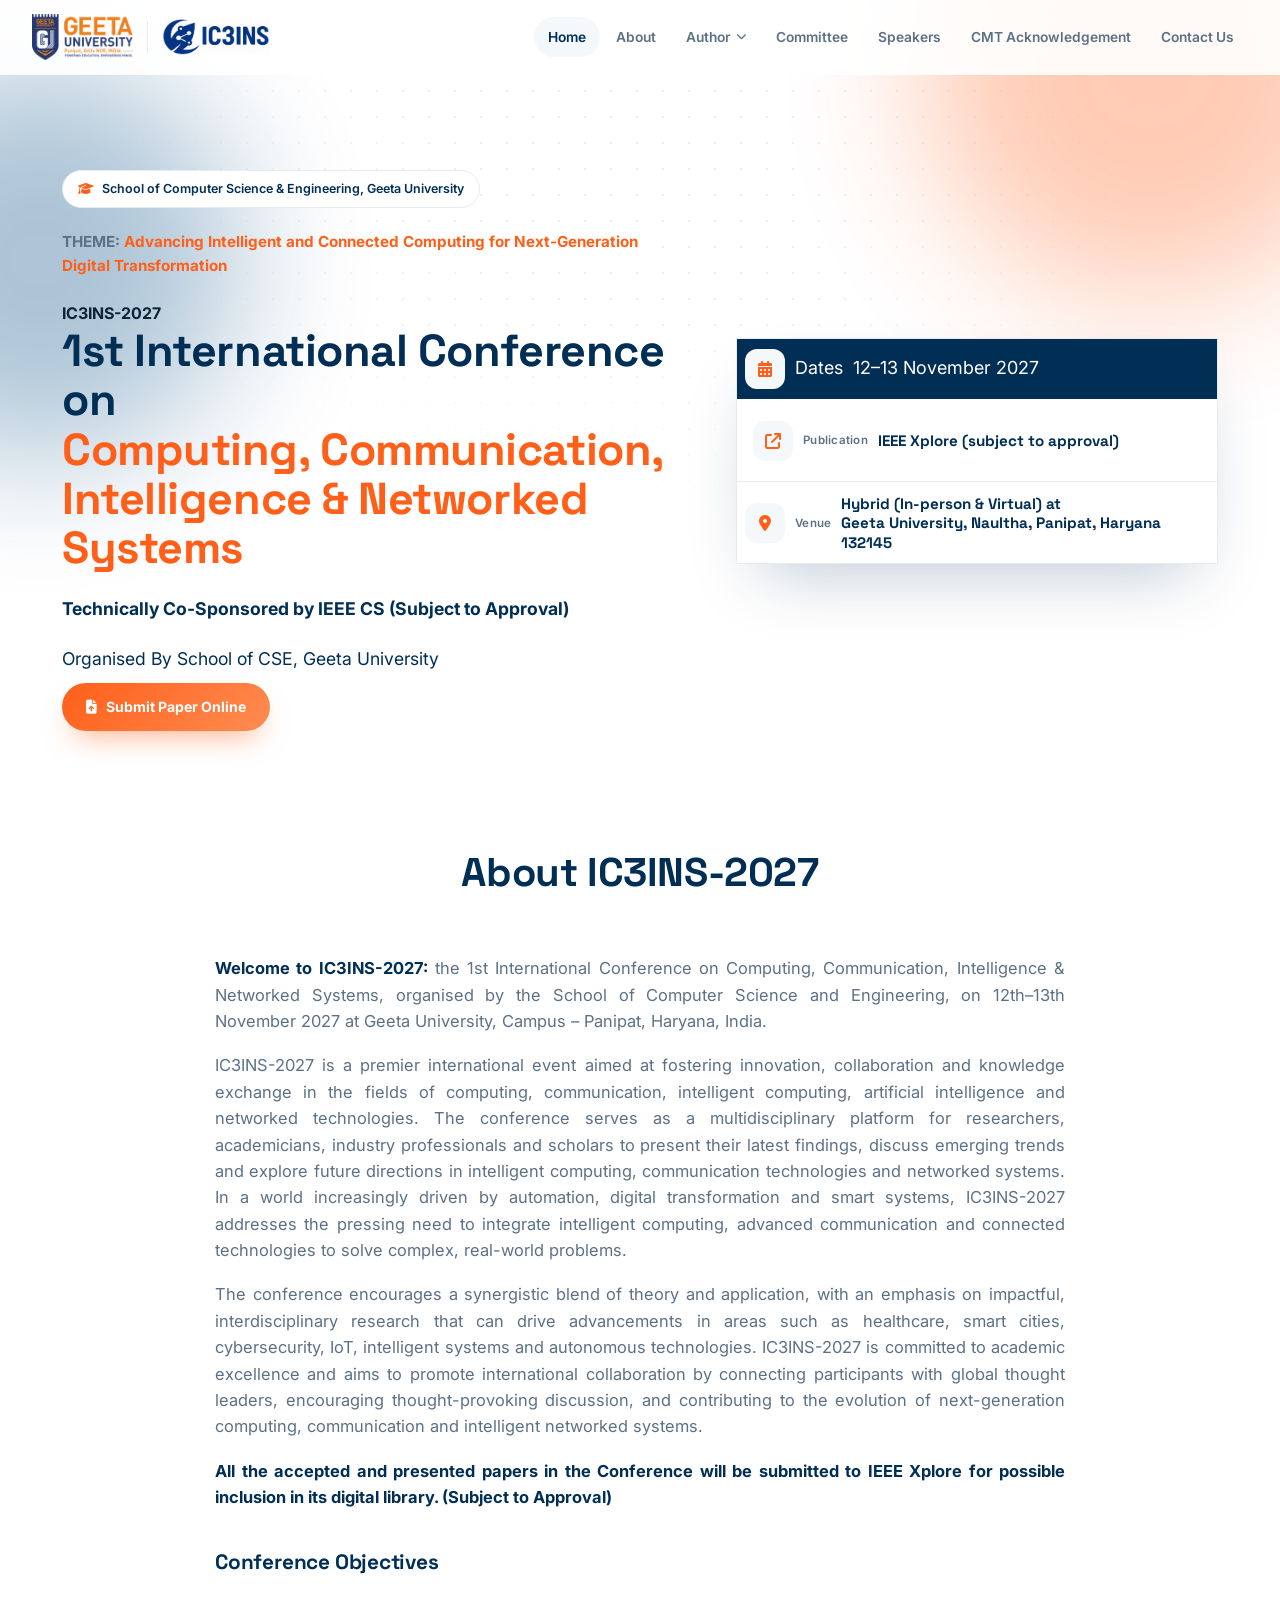
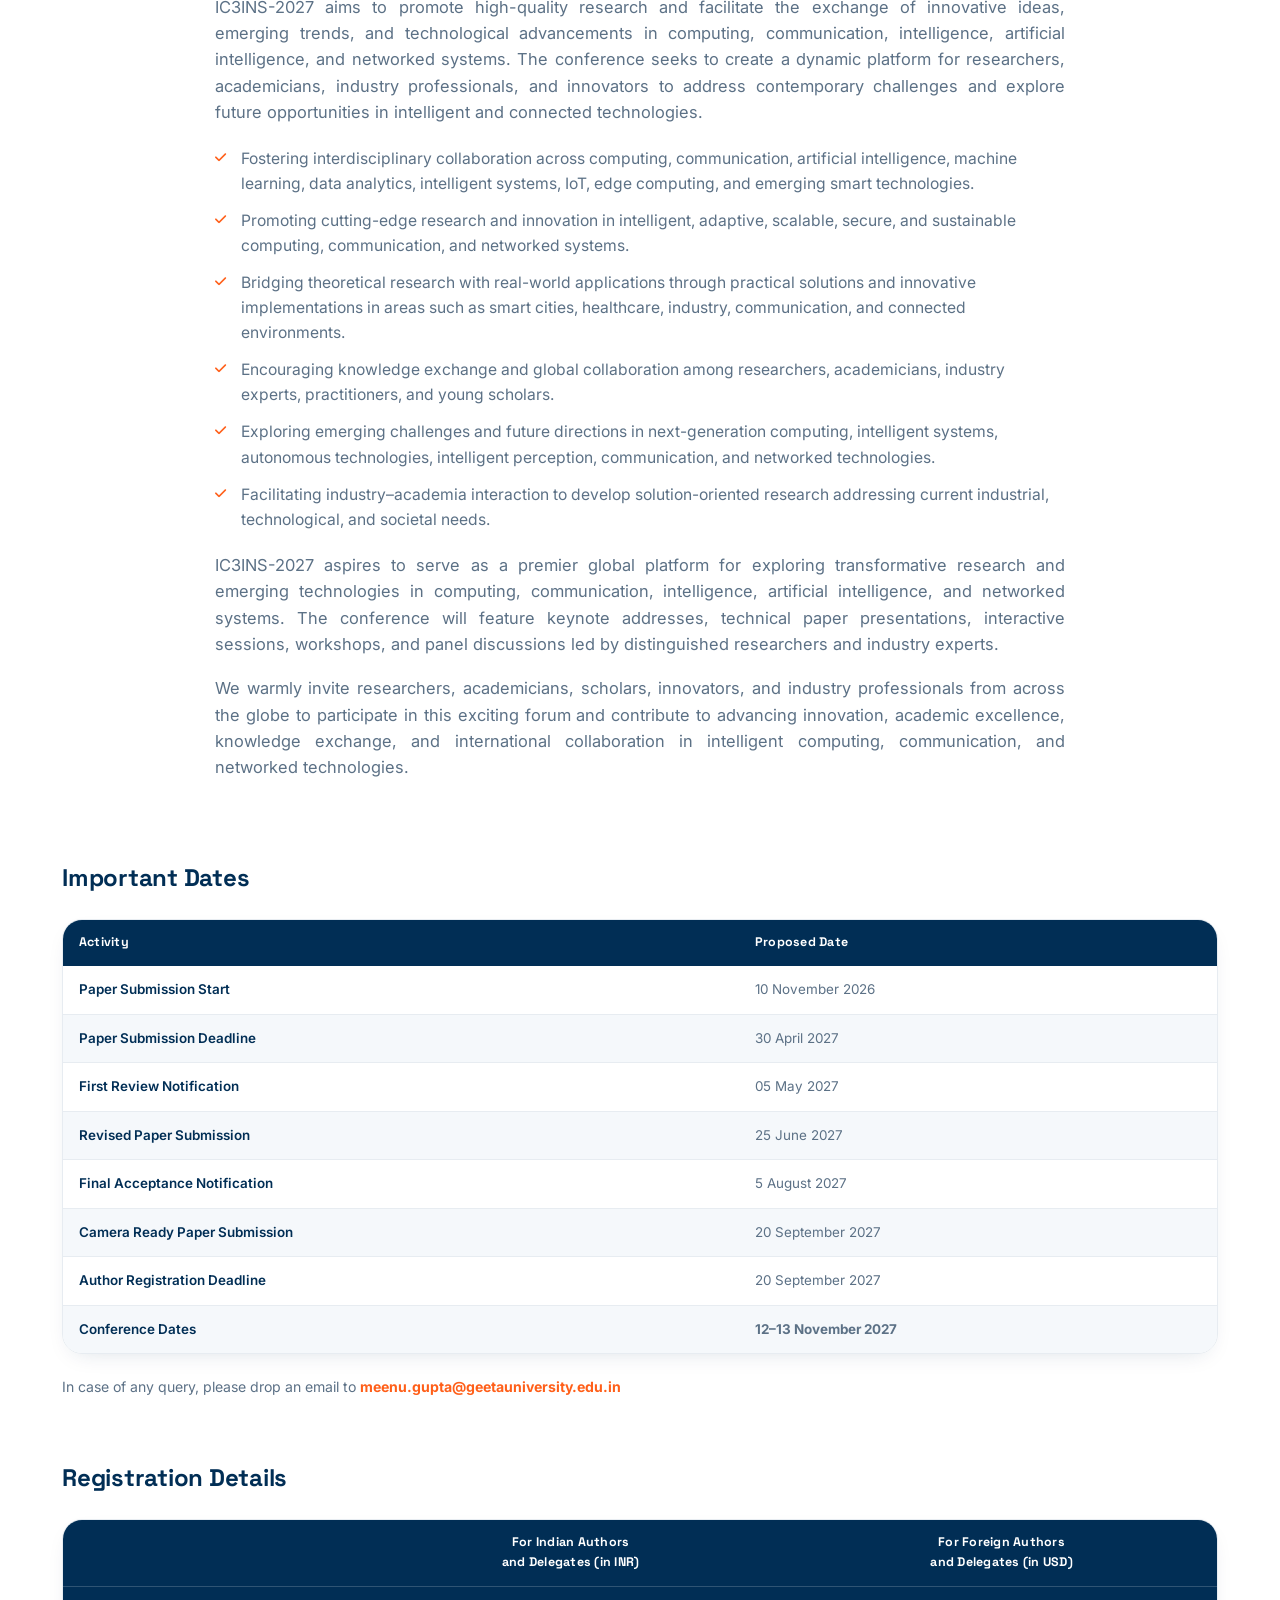
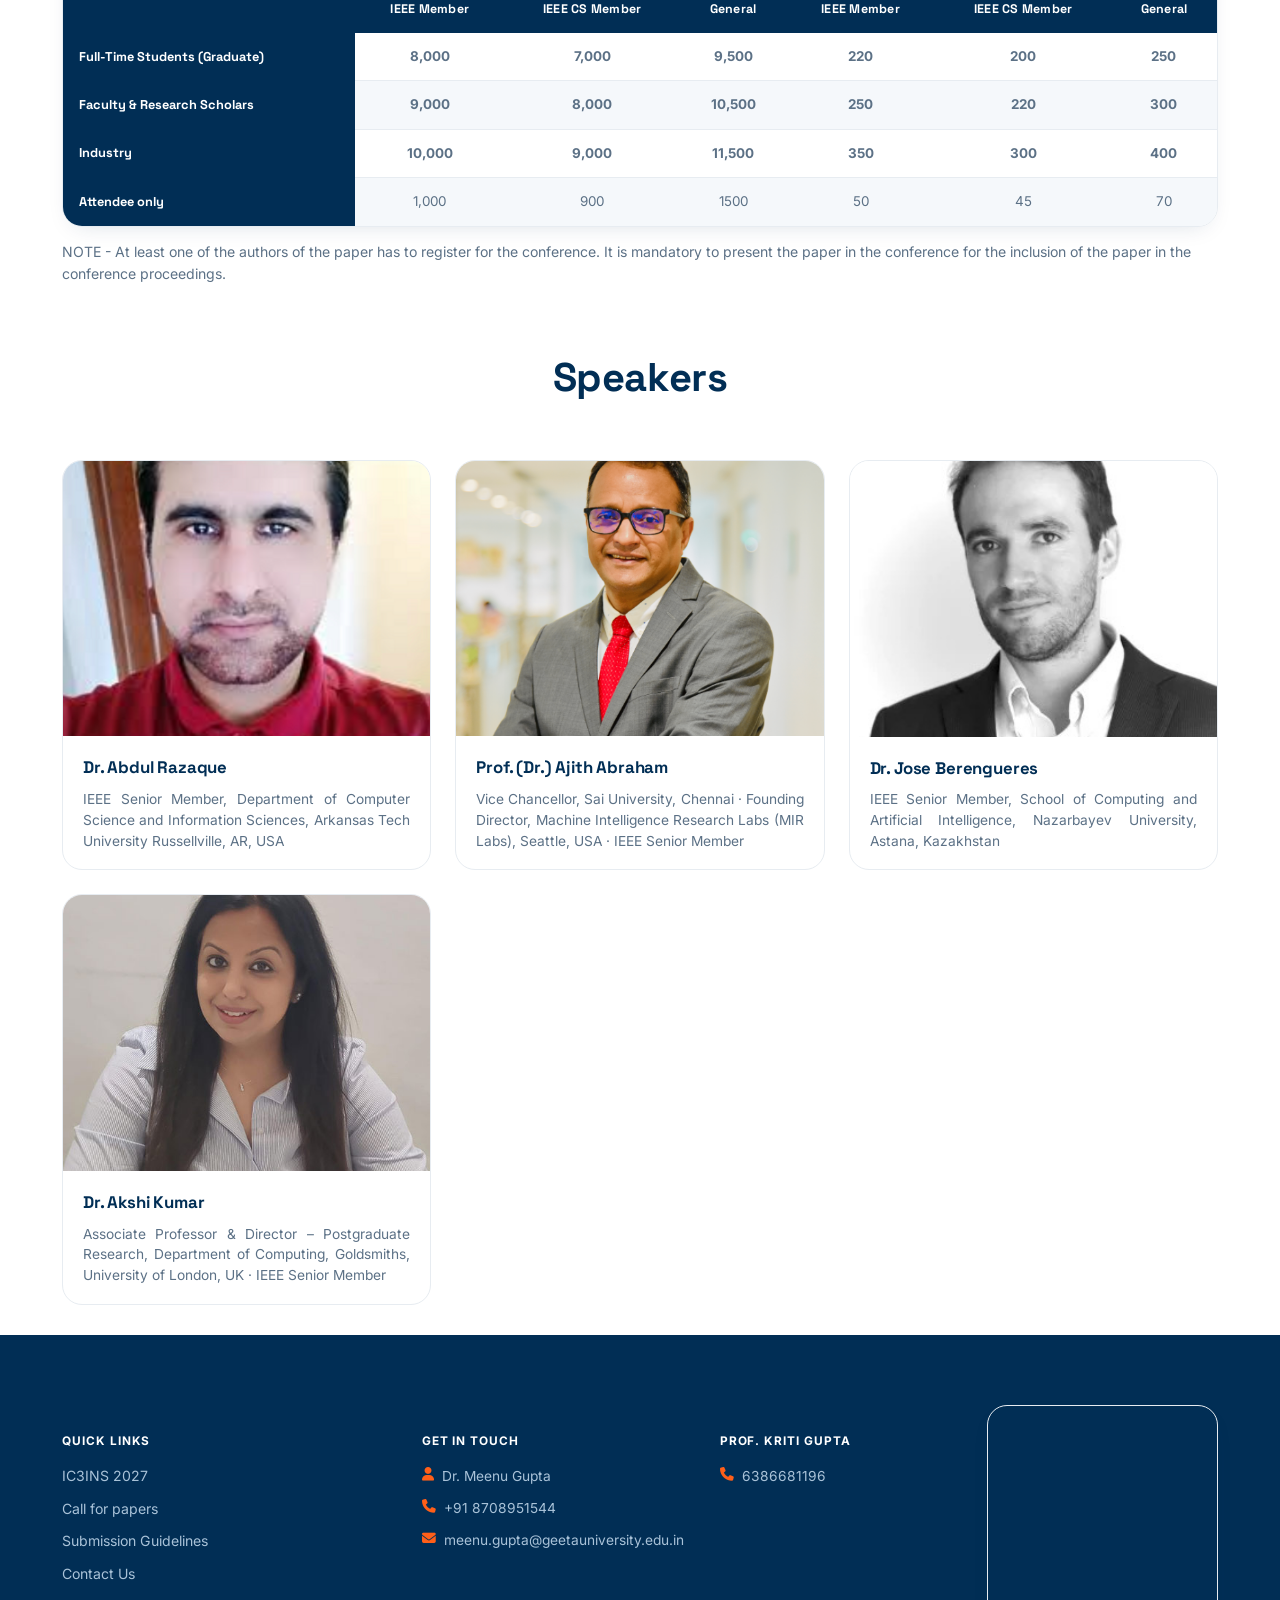
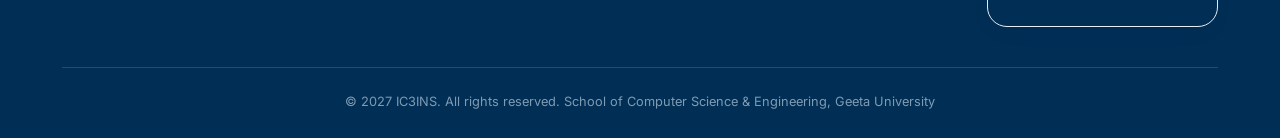
==== commit 520e61b2: "commit" ====
--- a/index.html
+++ b/index.html
@@ -448,7 +448,7 @@
           </div>
         </div>
         <div class="fbar">
-          <span>© 2027 IC2INS. All rights reserved. School of Computer Science &amp; Engineering, Geeta
+          <span>© 2027 IC3INS. All rights reserved. School of Computer Science &amp; Engineering, Geeta
             University</span>
         </div>
       </div>
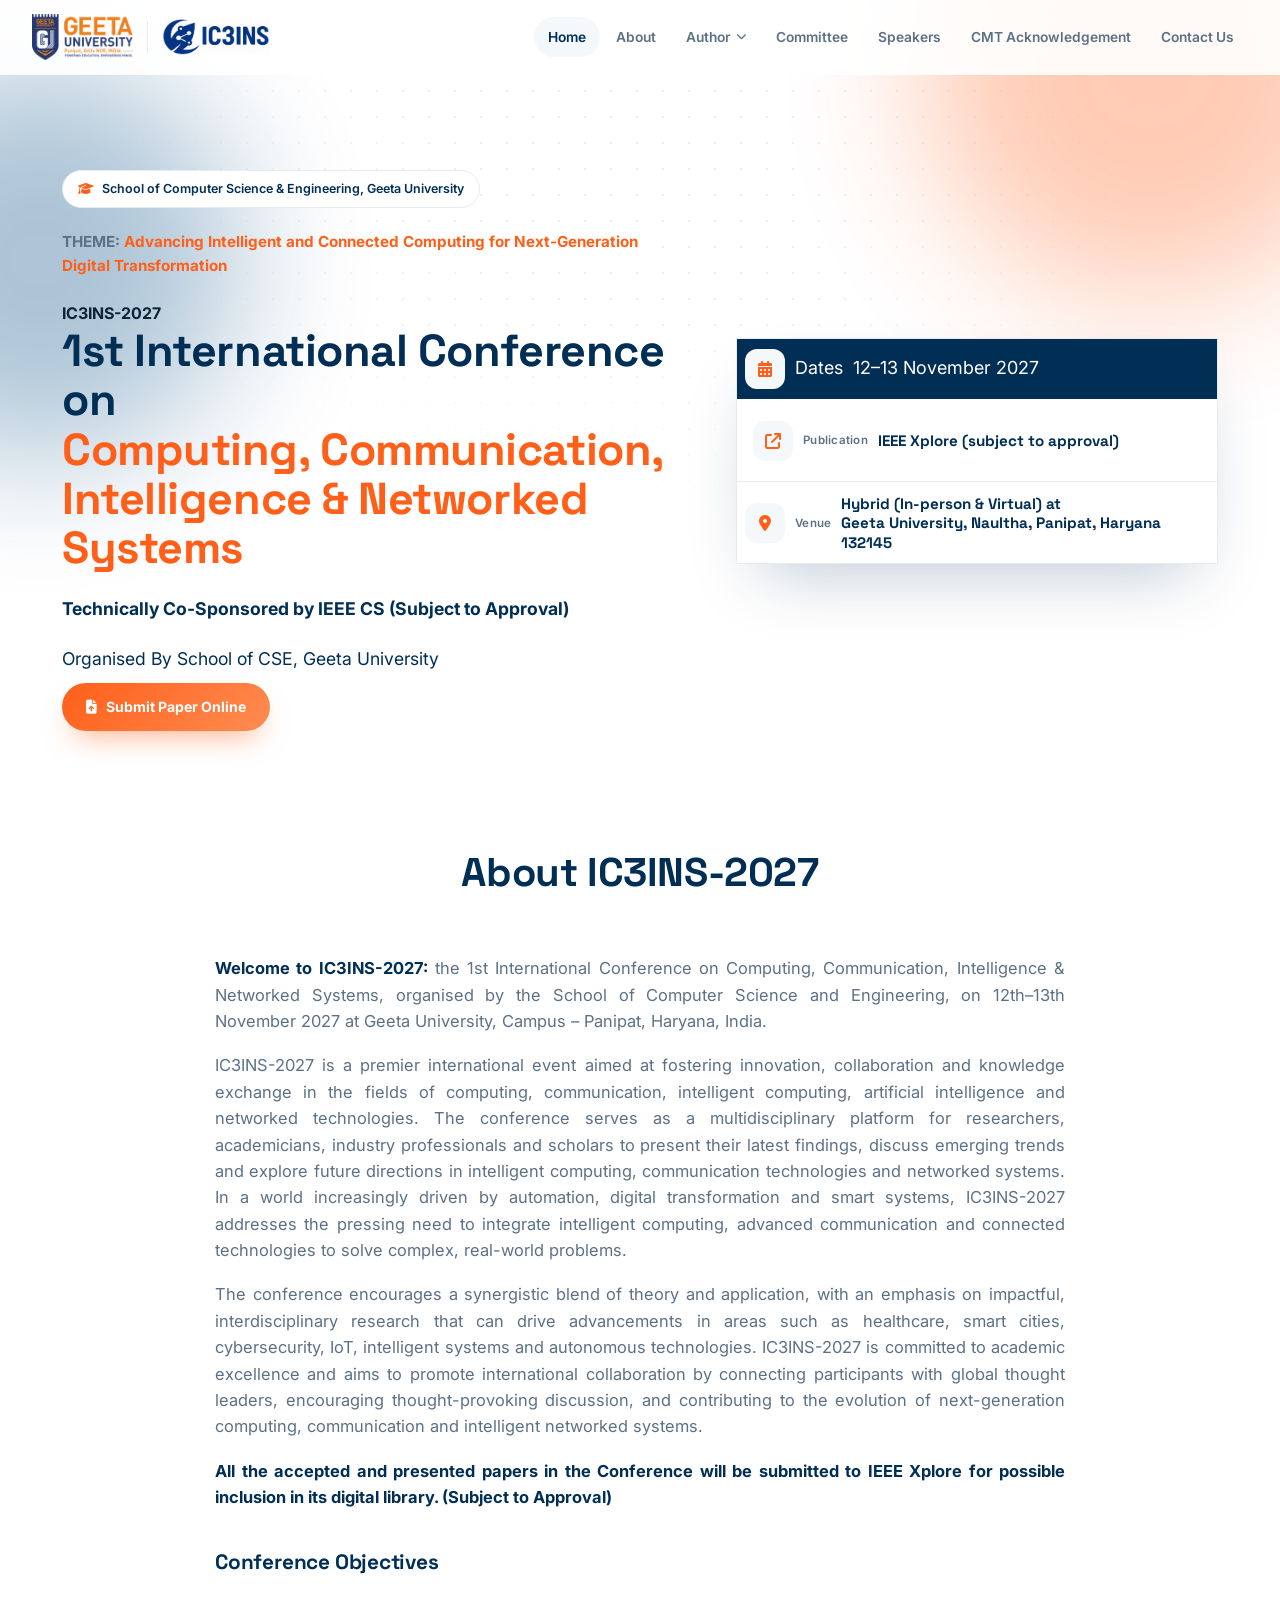
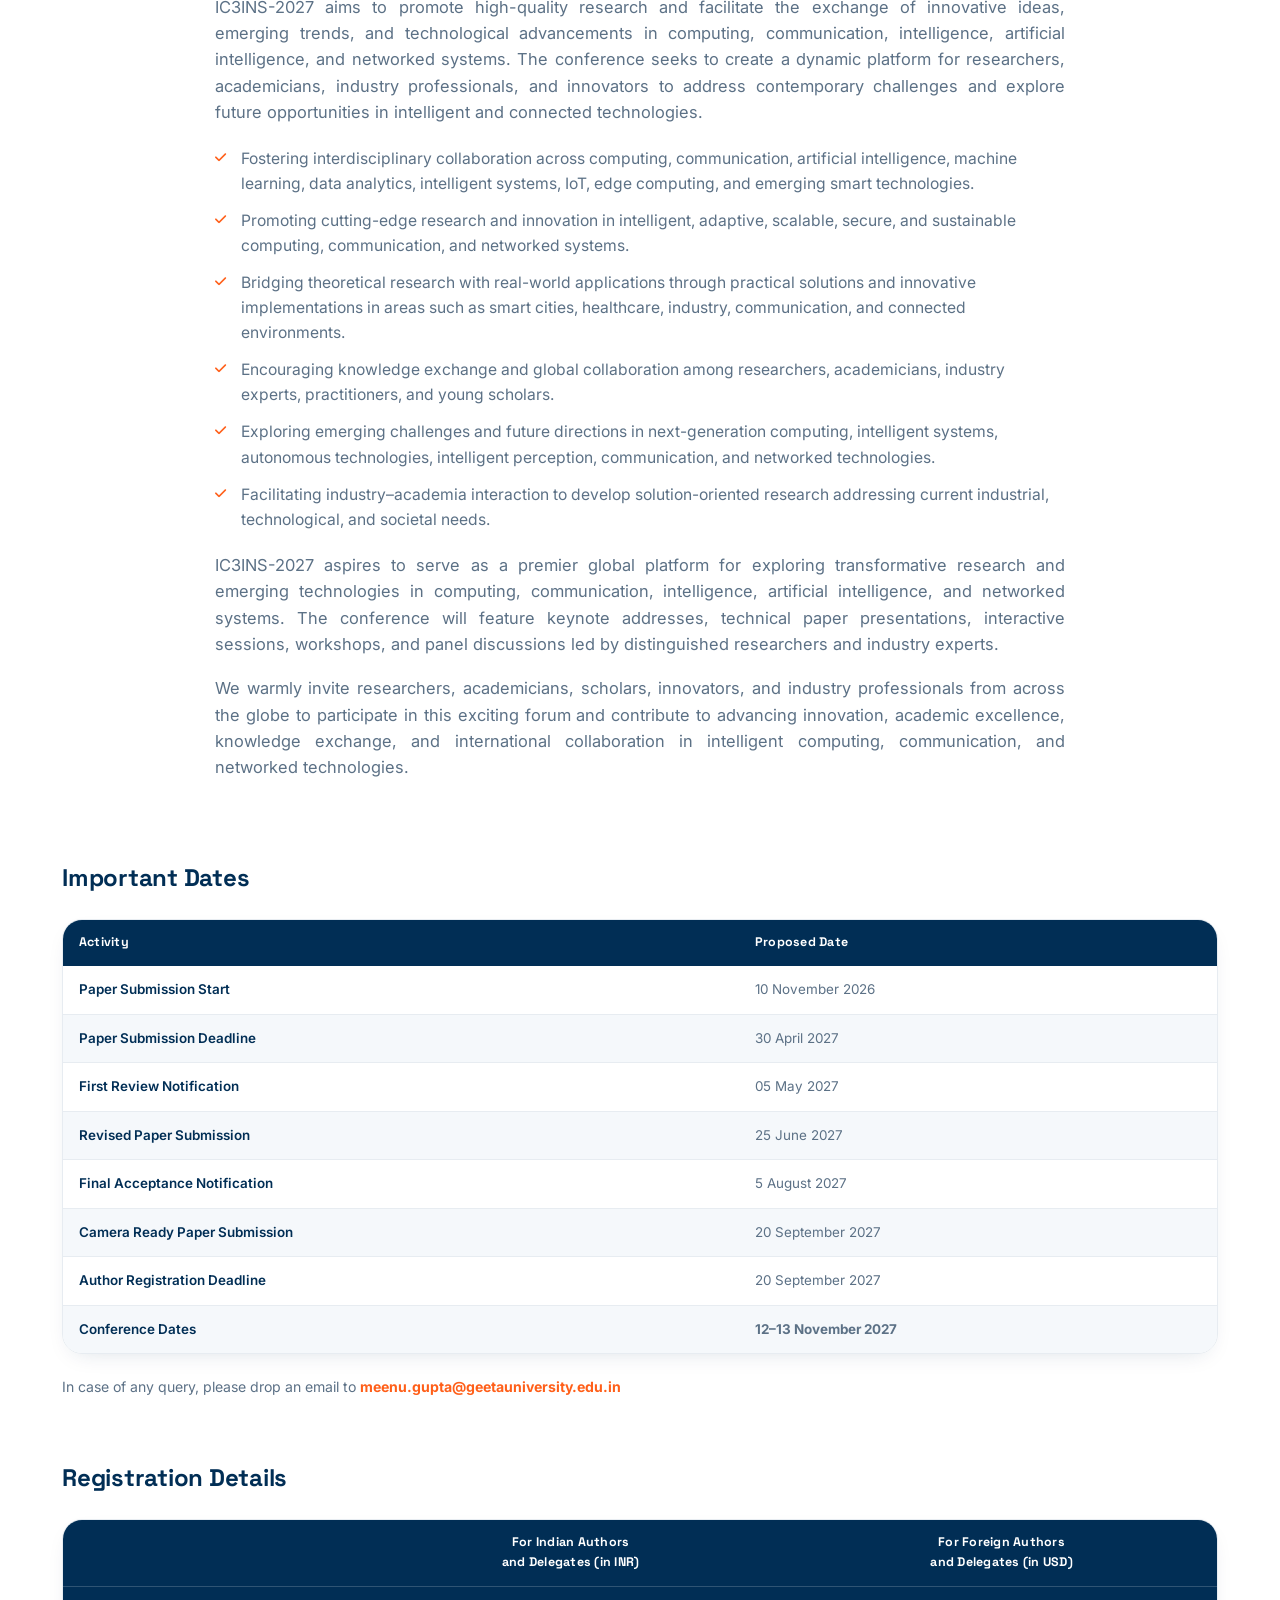
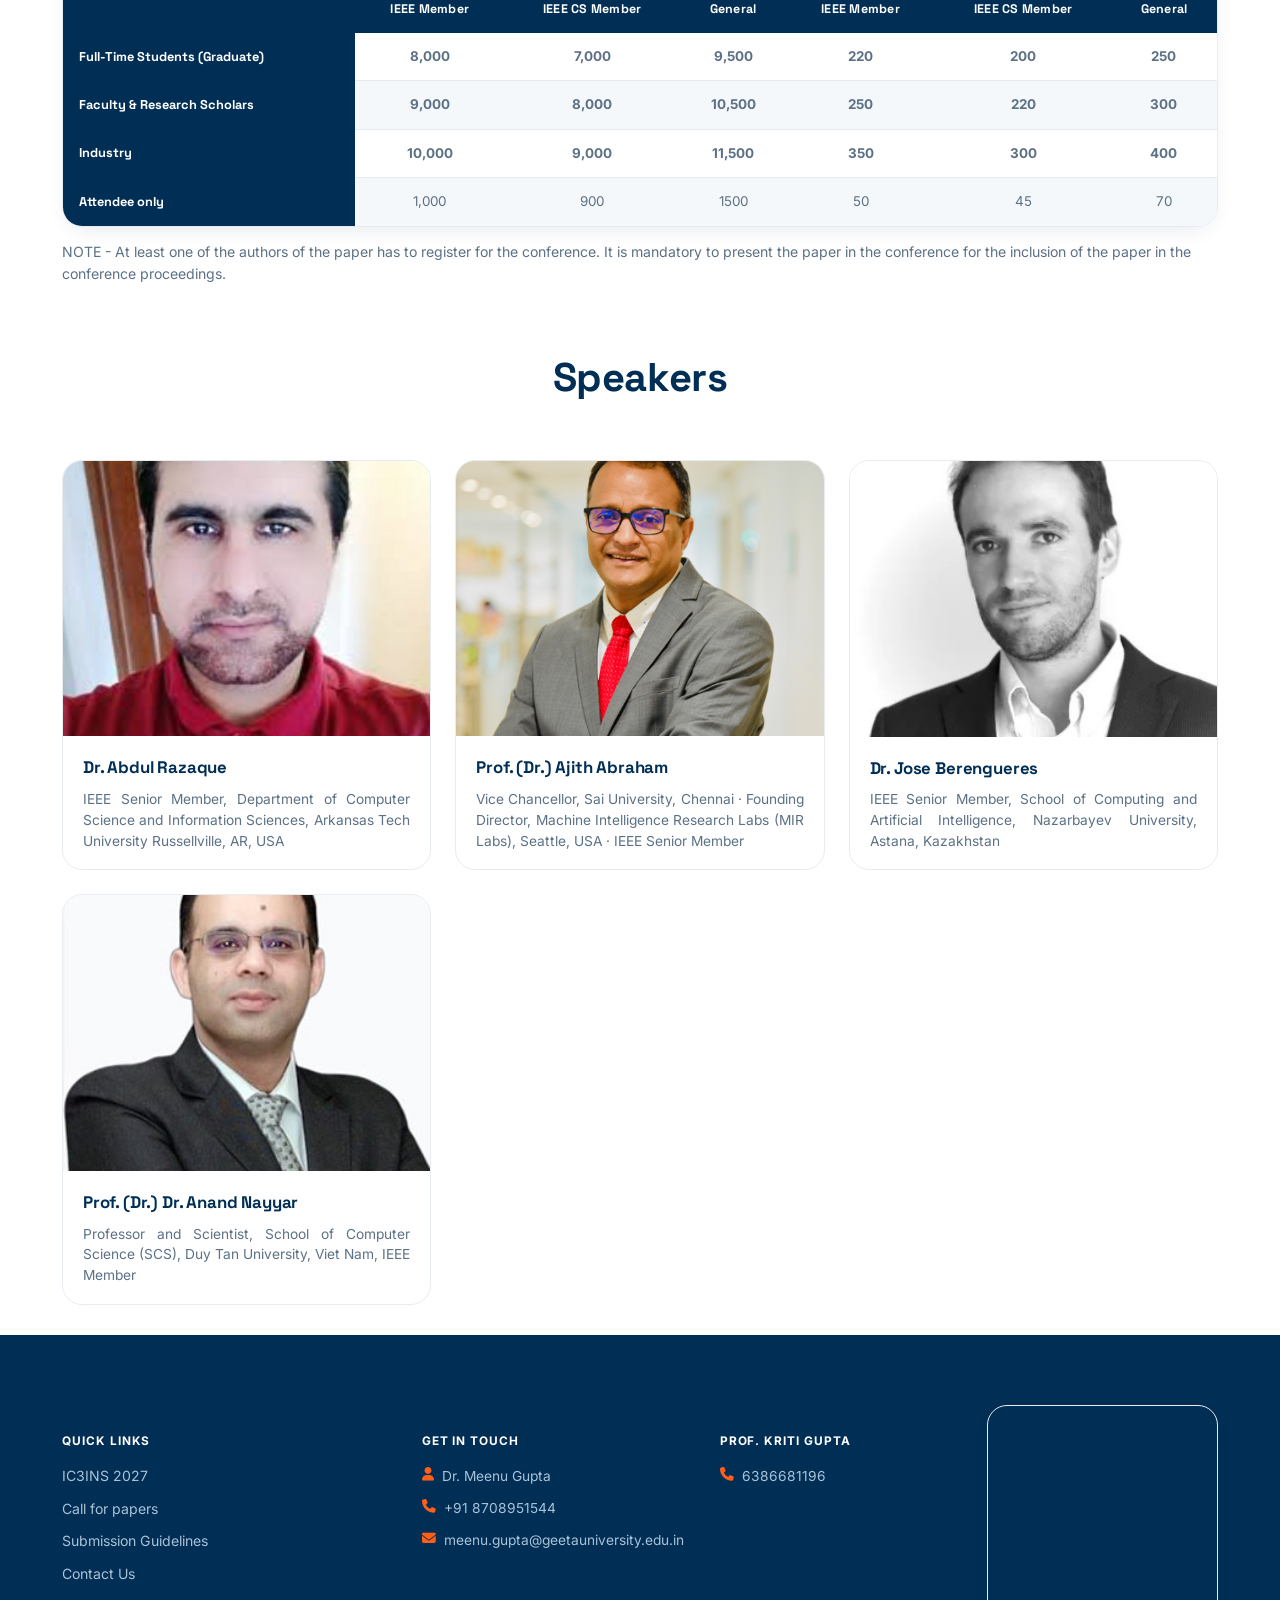
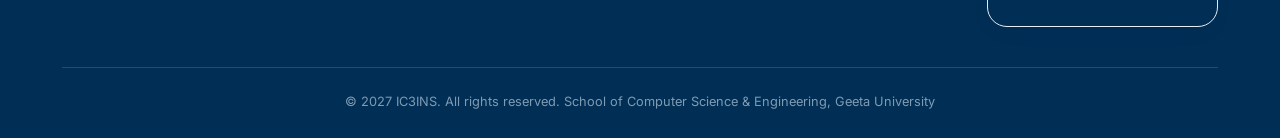
==== commit 1a96be7e: "commit" ====
--- a/index.html
+++ b/index.html
@@ -464,7 +464,7 @@
       //["Prof. (Dr.) Ahmed J. Obaid", "Faculty of Computer Science and Mathematics, University of Kufa, Najaf, Iraq", "assets/img/Ahmed-J.-Obaid.jpg"],
       ["Prof. (Dr.) Ajith Abraham", "Vice Chancellor, Sai University, Chennai · Founding Director, Machine Intelligence Research Labs (MIR Labs), Seattle, USA · IEEE Senior Member", "assets/img/Ajit-abraham.png"],
       ["Dr. Jose Berengueres", "IEEE Senior Member, School of Computing and Artificial Intelligence, Nazarbayev University, Astana, Kazakhstan", "assets/img/Jose-Berengueres.jpeg"],
-      ["Dr. Akshi Kumar", "Associate Professor & Director – Postgraduate Research, Department of Computing, Goldsmiths, University of London, UK · IEEE Senior Member", "assets/img/akshi-kumar.jpg"],
+      ["Prof. (Dr.) Dr. Anand Nayyar", "Professor and Scientist, School of Computer Science (SCS), Duy Tan University, Viet Nam, IEEE Member", "assets/img/dr-nayyar.jpg"],
       //["Prof. (Dr.) Sarabjot Singh", "Adjunct Faculty, IISER Mohali & GNDEC, Ludhiana", "assets/img/Sarab-Sir.jpg"]
     ];
     const gradients = ["linear-gradient(135deg,#012e55,#024a82)", "linear-gradient(135deg,#ff5f19,#ff8c52)"];
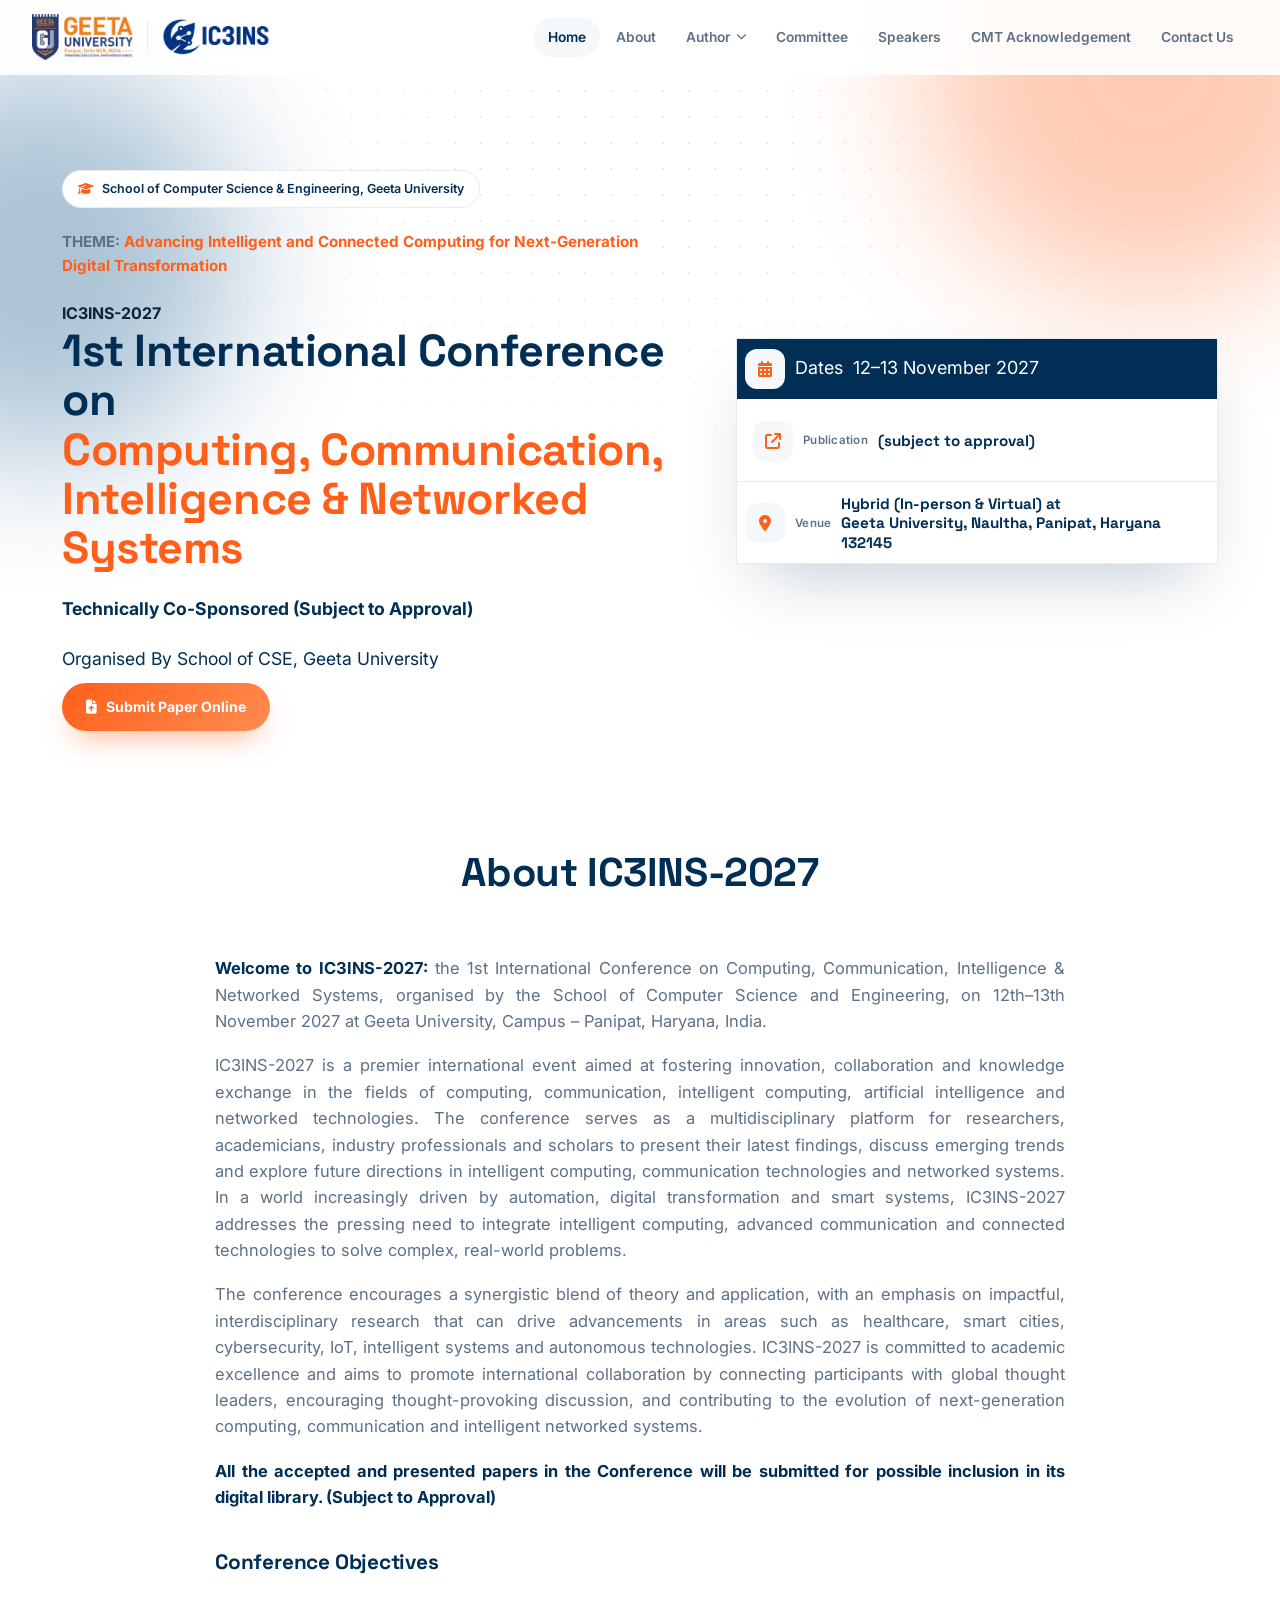
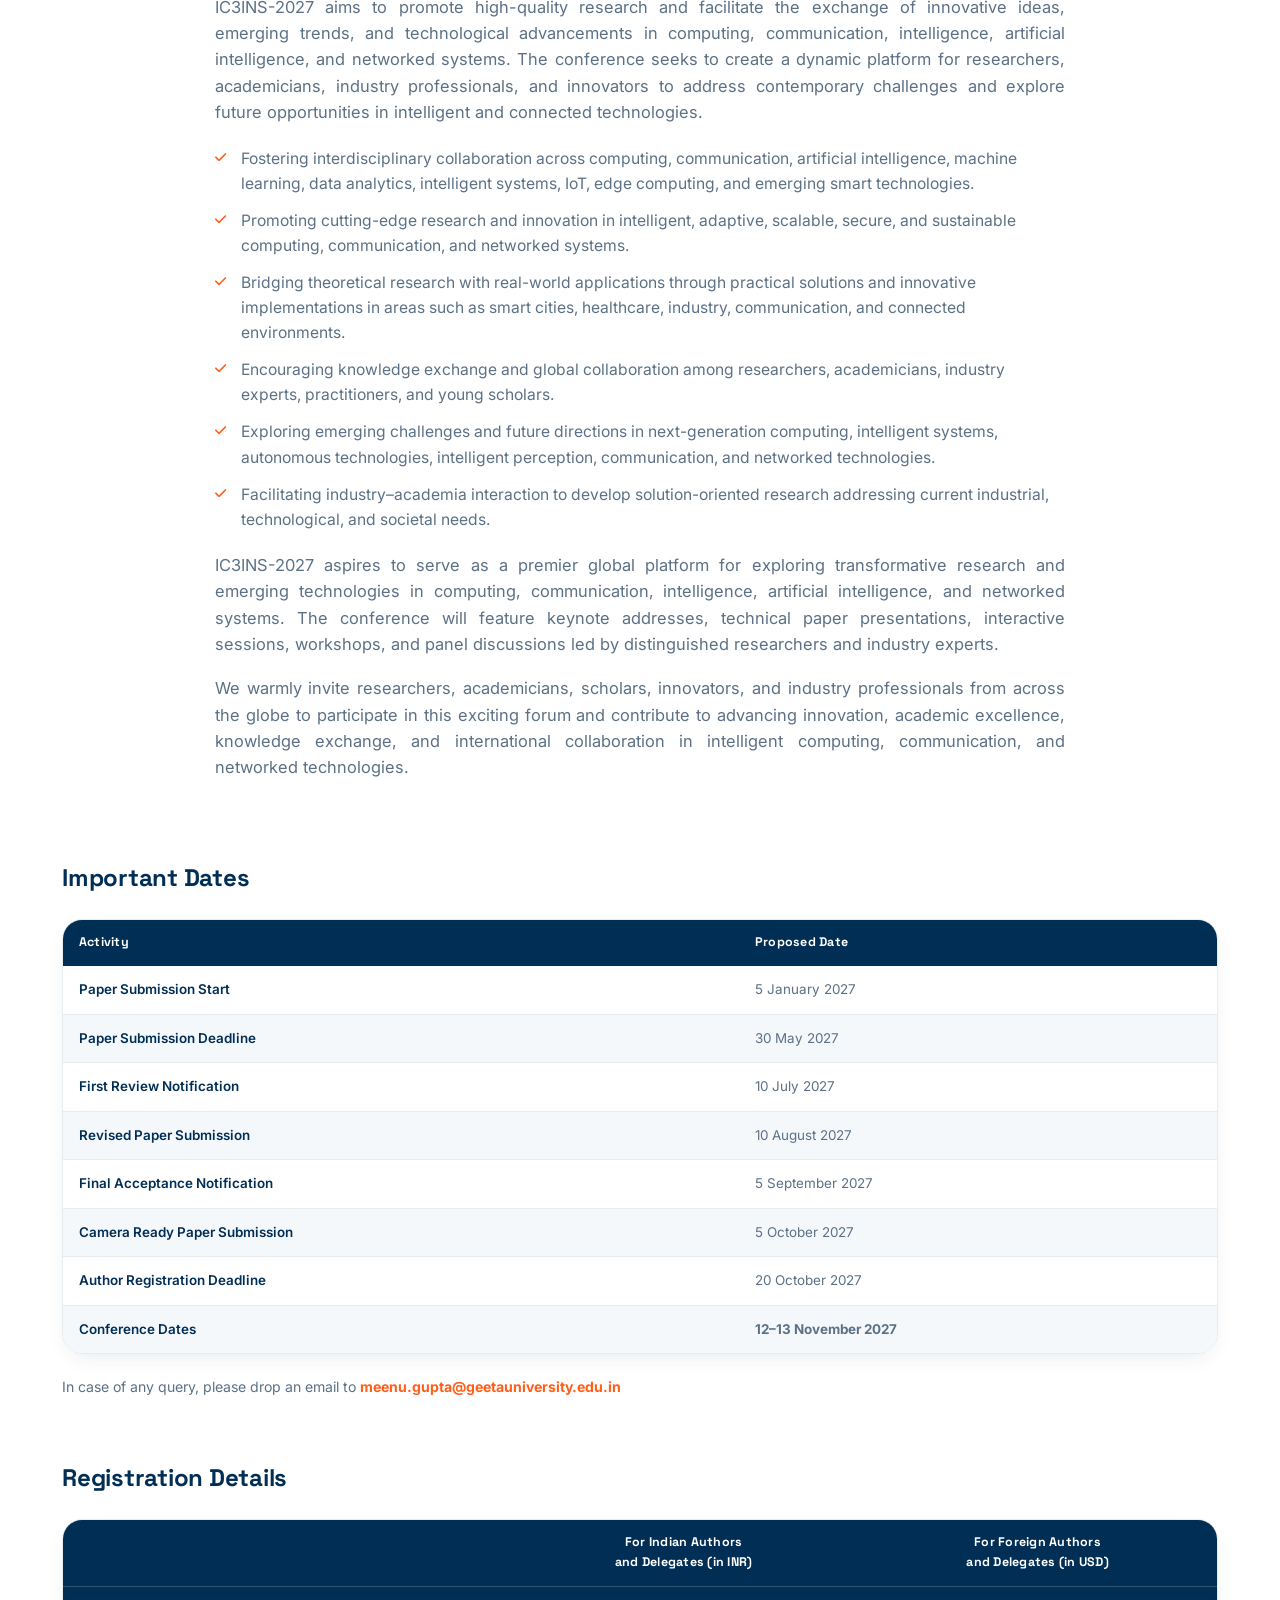
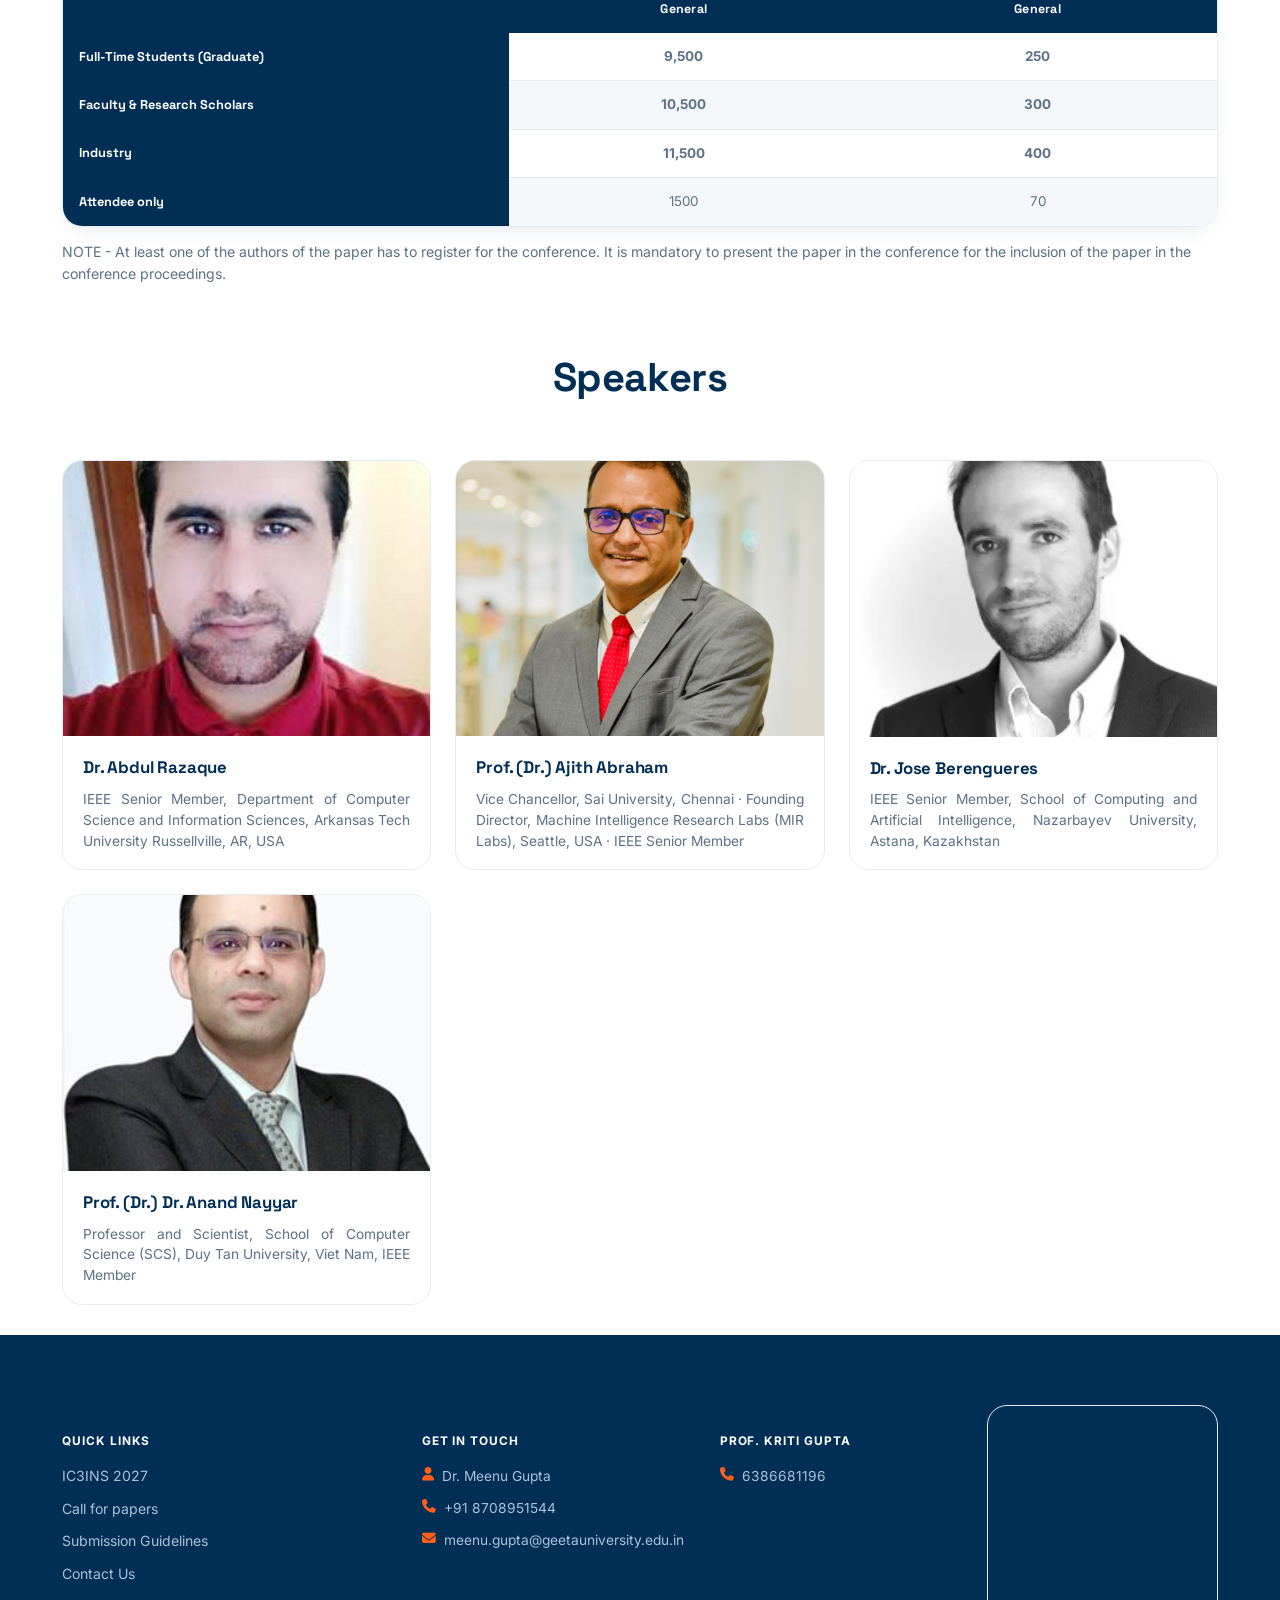
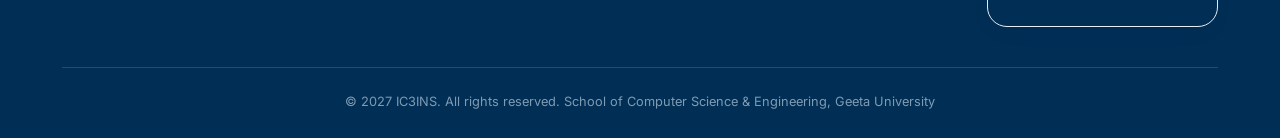
==== commit 9c4b17f3: "first commit" ====
--- a/index.html
+++ b/index.html
@@ -110,7 +110,7 @@
     <a href="index.html" class="brand">
       <img src="assets/img/geeta-university-logo.png" alt="Geeta University">
       <div class="brand-sep"></div>
-      <img src="assets/img/ic2ins-logo.jpeg" alt="IC3INS-2027" style="height:36px;">
+      <img src="assets/img/ic3ins-logo.jpeg" alt="IC3INS-2027" style="height:36px;">
     </a>
     <ul class="nav-links" id="navLinks">
       <li><a href="index.html" class="active">Home</a></li>
@@ -123,7 +123,7 @@
             Guidelines</a>
 
           <a href="index.html#important-dates"><i class="fa-solid fa-calendar-days"></i>Proposed Date</a>
-          <a href="camera_ready_submission.html"><i class="fa-solid fa-bullhorn"></i>Camers ready submission</a>
+          <a href="camera_ready_submission.html"><i class="fa-solid fa-bullhorn"></i>Camera ready submission</a>
           <a href="index.html#registration-dates"><i class="fa-solid fa-user-check"></i>Registration Details</a>
         </div>
       </li>
@@ -141,7 +141,7 @@
 
   <div class="mobile-menu" id="mobileMenu">
     <div class="mobile-menu-top">
-      <div class="brand"><img src="assets/img/ic2ins-logo.jpeg" alt="IC3INS-2027" style="height:34px;"></div>
+      <div class="brand"><img src="assets/img/ic3ins-logo.jpeg" alt="IC3INS-2027" style="height:34px;"></div>
       <button class="burger" id="closeBurger"><i class="fa-solid fa-xmark"></i></button>
     </div>
     <a href="index.html">Home</a>
@@ -154,7 +154,7 @@
         <a href="paper-submission-guidelines.html">Paper Submission Guidelines</a>
 
         <a href="index.html#important-dates">Proposed Date</a>
-        <a href="camera_ready_submission.html">Camers ready submission</a>
+        <a href="camera_ready_submission.html">Camera ready submission</a>
         <a href="index.html#registration-dates">Registration Details</a>
       </div>
     </div>
@@ -182,13 +182,13 @@
           <h1 class="reveal">1st International Conference on<br><span> Computing, Communication, Intelligence &
               Networked Systems</span></h1>
 
-          <h5 class="lead reveal" style="color: var(--navy);">Technically Co-Sponsored by IEEE CS (Subject to Approval)
+          <h5 class="lead reveal" style="color: var(--navy);">Technically Co-Sponsored (Subject to Approval)
           </h5>
           <p class="lead reveal" style="color: var(--navy);">Organised By
             School of CSE, Geeta University</p>
 
           <div class="btn-row reveal" style="margin-top: 10px;">
-            <a class="btn btn-primary" href="https://cmt3.research.microsoft.com/User/Login?ReturnUrl=%2Fic2ins2027"><i
+            <a class="btn btn-primary" href="https://cmt3.research.microsoft.com/icccins2027"><i
                 class="fa-solid fa-file-arrow-up"></i>Submit Paper Online</a>
           </div>
         </div>
@@ -202,7 +202,7 @@
           <div class="factM">
             <div class="fact">
               <i class="fa-solid fa-arrow-up-right-from-square"></i><span class="lbl">Publication</span><span
-                class="val">IEEE Xplore (subject to approval)</span>
+                class="val">(subject to approval)</span>
             </div>
           </div>
 
@@ -242,7 +242,7 @@
             excellence and aims to promote international collaboration by connecting participants with global thought
             leaders, encouraging thought-provoking discussion, and contributing to the evolution of next-generation
             computing, communication and intelligent networked systems.</p>
-          <p><b>All the accepted and presented papers in the Conference will be submitted to IEEE Xplore for possible
+          <p><b>All the accepted and presented papers in the Conference will be submitted for possible
               inclusion in its digital library. (Subject to Approval)</b></p>
 
           <h3>Conference Objectives</h3>
@@ -300,37 +300,37 @@
                 <tbody>
                   <tr>
                     <td>Paper Submission Start</td>
-                    <td>10 November 2026</td>
+                    <td>5 January 2027</td>
                   </tr>
                   <tr>
                     <td>Paper Submission Deadline</td>
-                    <td>30 April 2027</td>
+                    <td>30 May 2027</td>
                   </tr>
                   <tr>
                     <td>First Review Notification</td>
-                    <td>05 May 2027</td>
+                    <td>10 July 2027</td>
                   </tr>
                   <tr>
                     <td>Revised Paper Submission</td>
-                    <td>25 June 2027</td>
+                    <td>10 August 2027</td>
                   </tr>
                   <tr>
                     <td>Final Acceptance Notification</td>
-                    <td>5 August 2027</td>
+                    <td>5 September 2027</td>
                   </tr>
                   <tr>
                     <td>Camera Ready Paper Submission</td>
-                    <td>20 September 2027</td>
+                    <td>5 October 2027</td>
                   </tr>
                   <tr>
                     <td>Author Registration Deadline</td>
-                    <td>20 September 2027</td>
+                    <td>20 October 2027</td>
                   </tr>
                   <tr>
                     <td>Conference Dates</td>
                     <td><b>12–13 November 2027</b></td>
                   </tr>
-                </tbody>
+                </tbody>  
               </table>
             </div>
             <p class="reg-note" style="margin-top:22px;">In case of any query, please drop an email to
@@ -347,54 +347,44 @@
                 <thead>
                   <tr>
                     <th></th>
-                    <th colspan="3">For Indian Authors<br>and Delegates (in INR)</th>
-                    <th colspan="3">For Foreign Authors<br>and Delegates (in USD)</th>
+                    <th colspan="1">For Indian Authors<br>and Delegates (in INR)</th>
+                    <th colspan="1">For Foreign Authors<br>and Delegates (in USD)</th>
                   </tr>
                   <tr>
                     <th></th>
-                    <th>IEEE Member</th>
-                    <th>IEEE CS Member</th>
+
                     <th>General</th>
-                    <th>IEEE Member</th>
-                    <th>IEEE CS Member</th>
+
                     <th>General</th>
                   </tr>
                 </thead>
                 <tbody>
                   <tr>
                     <th scope="row">Full-Time Students (Graduate)</th>
-                    <td><b>8,000</b></td>
-                    <td><b>7,000</b></td>
+
                     <td><b>9,500</b></td>
-                    <td><b>220</b></td>
-                    <td><b>200</b></td>
+
                     <td><b>250</b></td>
                   </tr>
                   <tr>
                     <th scope="row">Faculty &amp; Research Scholars</th>
-                    <td><b>9,000</b></td>
-                    <td><b>8,000</b></td>
+
                     <td><b>10,500</b></td>
-                    <td><b>250</b></td>
-                    <td><b>220</b></td>
+
                     <td><b>300</b></td>
                   </tr>
                   <tr>
                     <th scope="row">Industry</th>
-                    <td><b>10,000</b></td>
-                    <td><b>9,000</b></td>
+
                     <td><b>11,500</b></td>
-                    <td><b>350</b></td>
-                    <td><b>300</b></td>
+
                     <td><b>400</b></td>
                   </tr>
                   <tr>
                     <th scope="row">Attendee only</th>
-                    <td>1,000</td>
-                    <td>900</td>
+
                     <td>1500</td>
-                    <td>50</td>
-                    <td>45</td>
+
                     <td>70</td>
                   </tr>
                 </tbody>
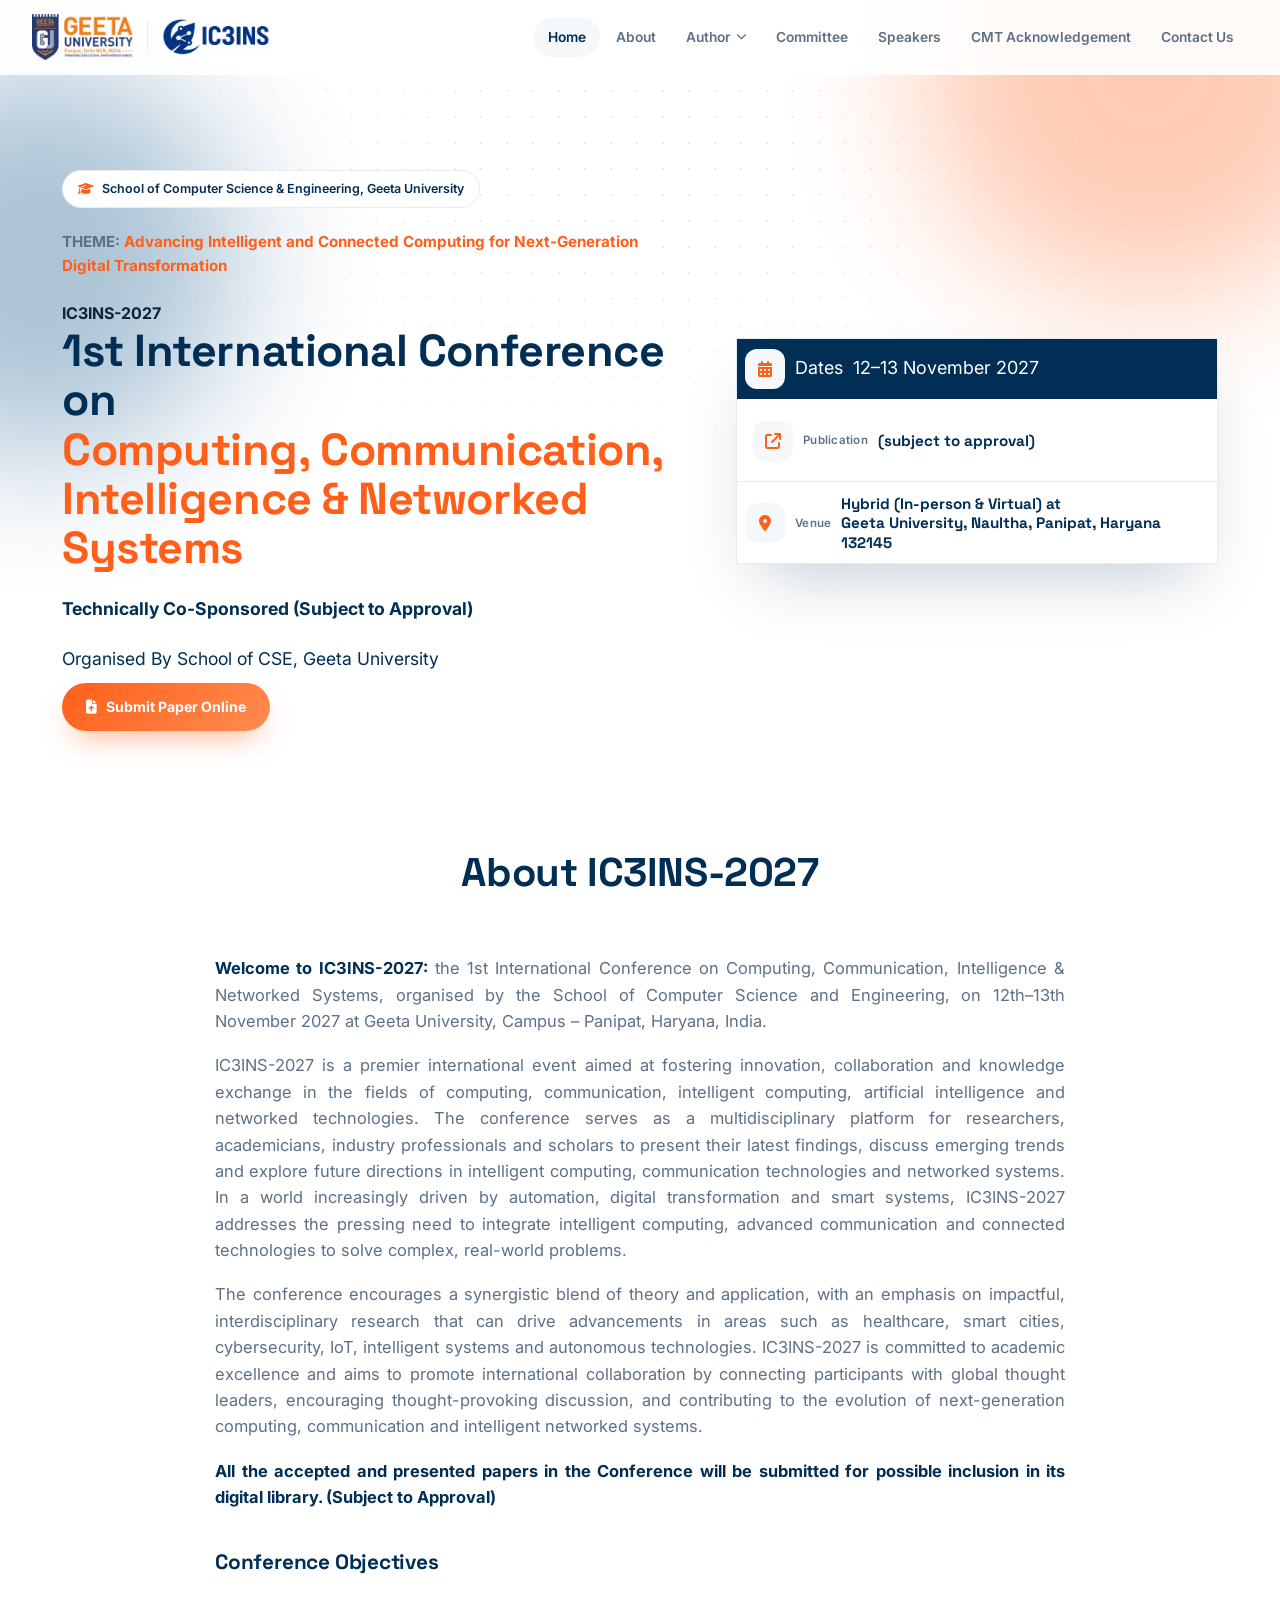
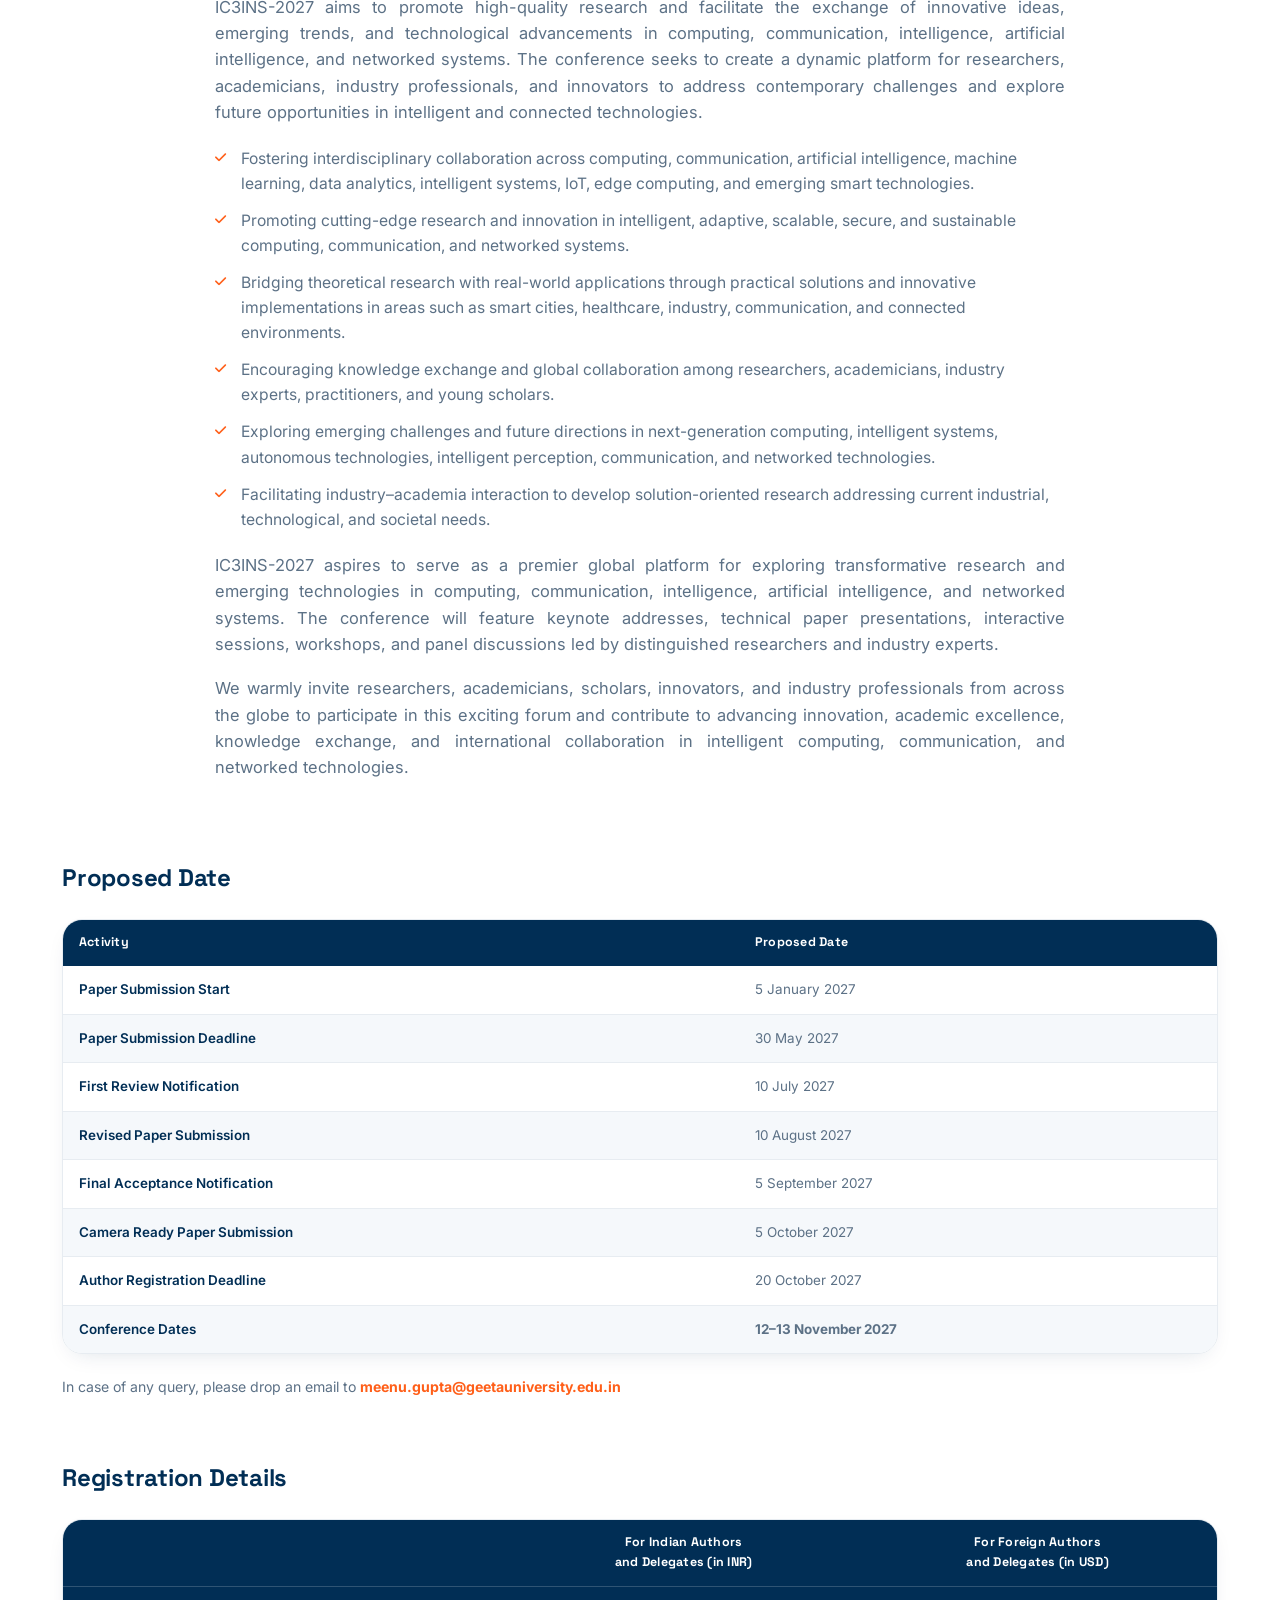
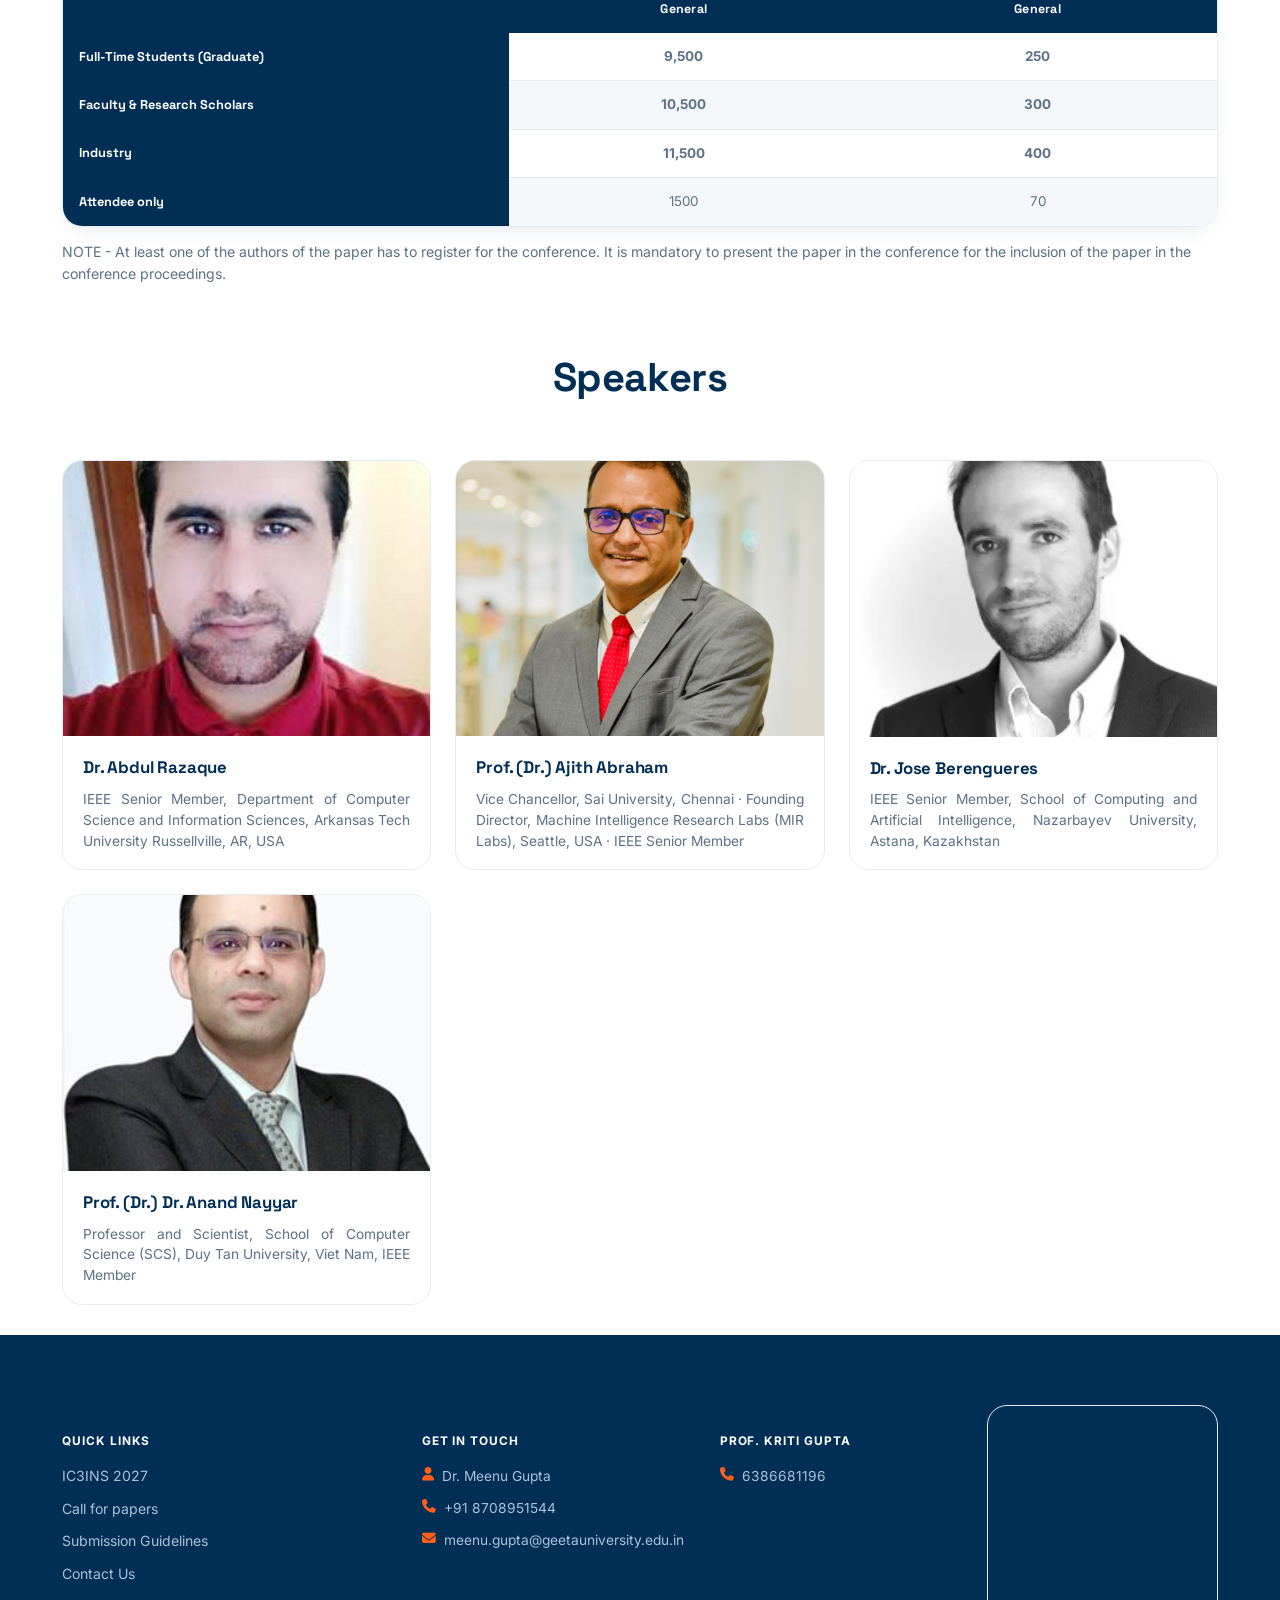
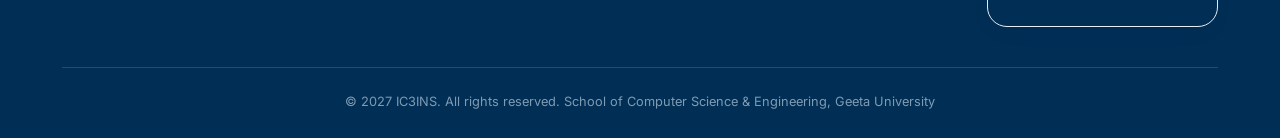
==== commit 67473927: "commit" ====
--- a/index.html
+++ b/index.html
@@ -288,7 +288,7 @@
         <div class="reg-dates-stack">
           <!-- Important Dates -->
           <div class="reg-block reveal" id="important-dates">
-            <h2 style="margin-bottom:22px;">Important Dates</h2>
+            <h2 style="margin-bottom:22px;">Proposed Date</h2>
             <div class="reg-table-scroll">
               <table class="dates-table">
                 <thead>
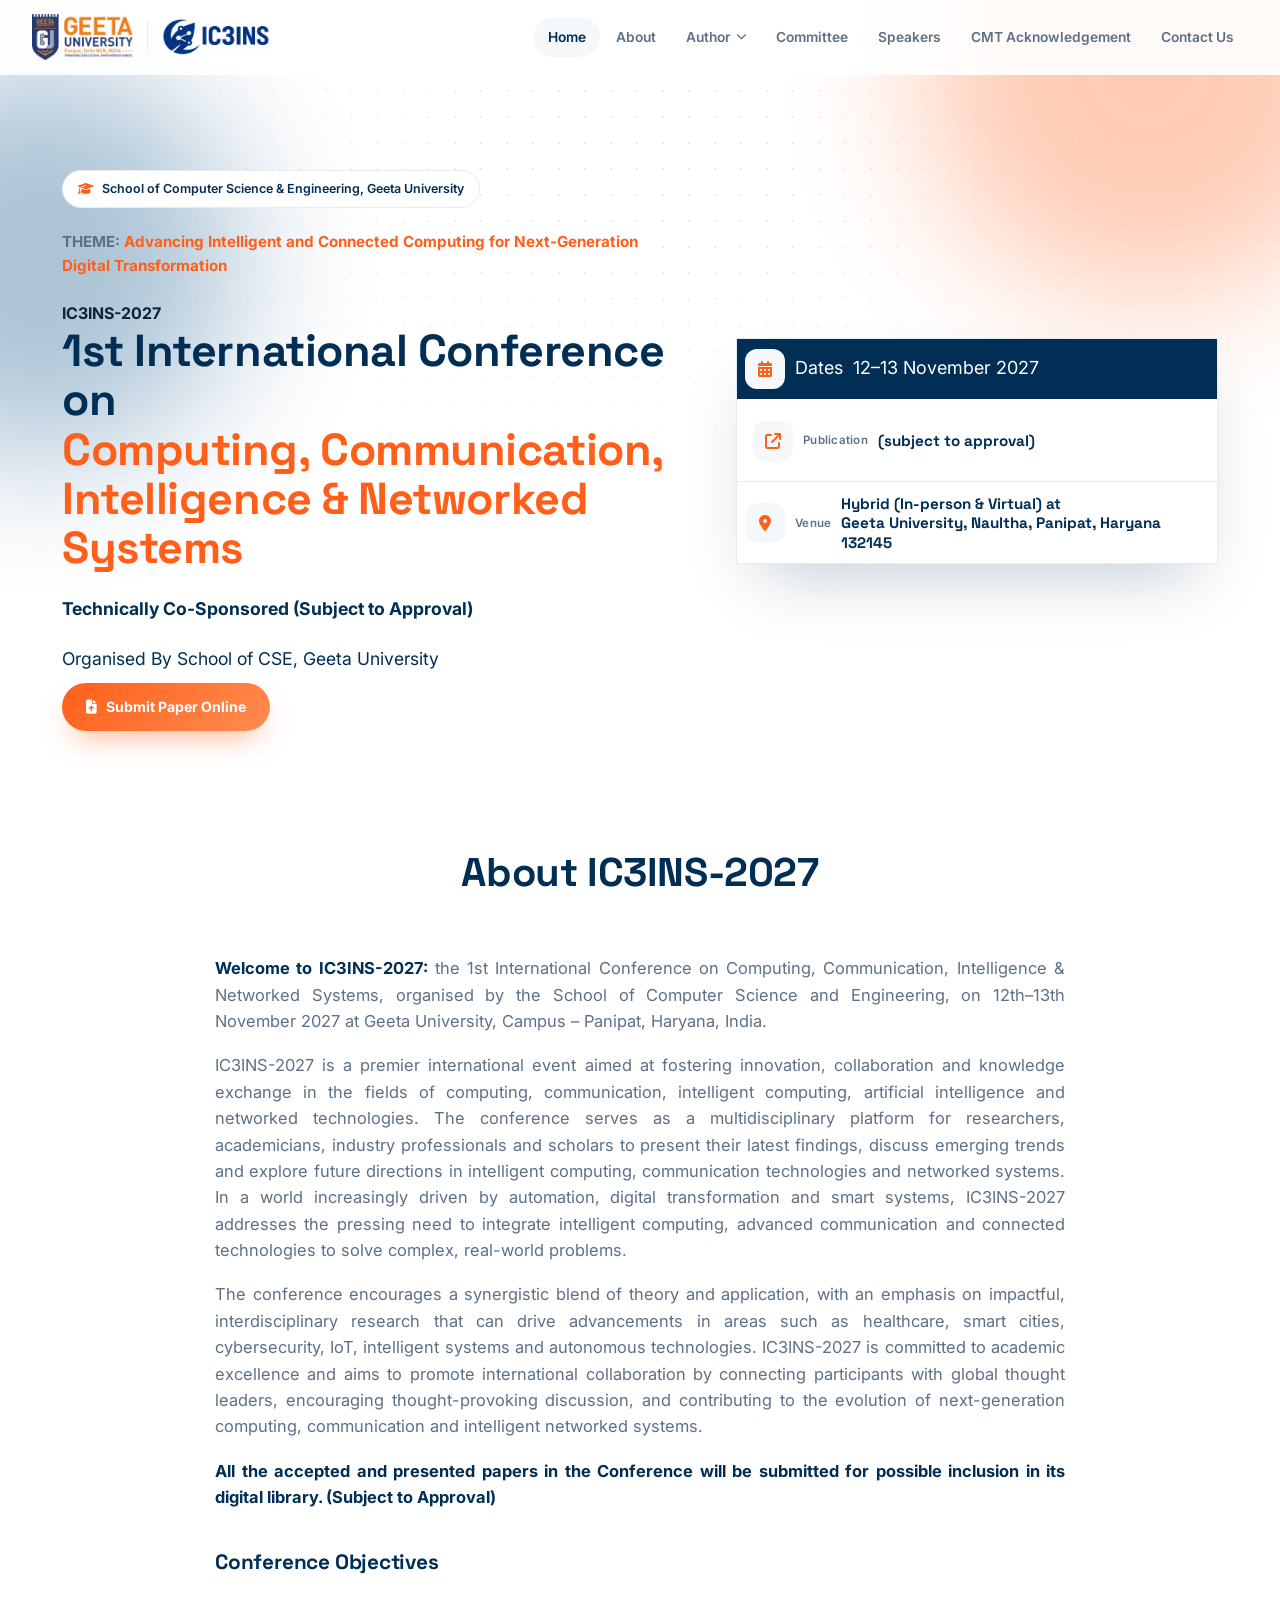
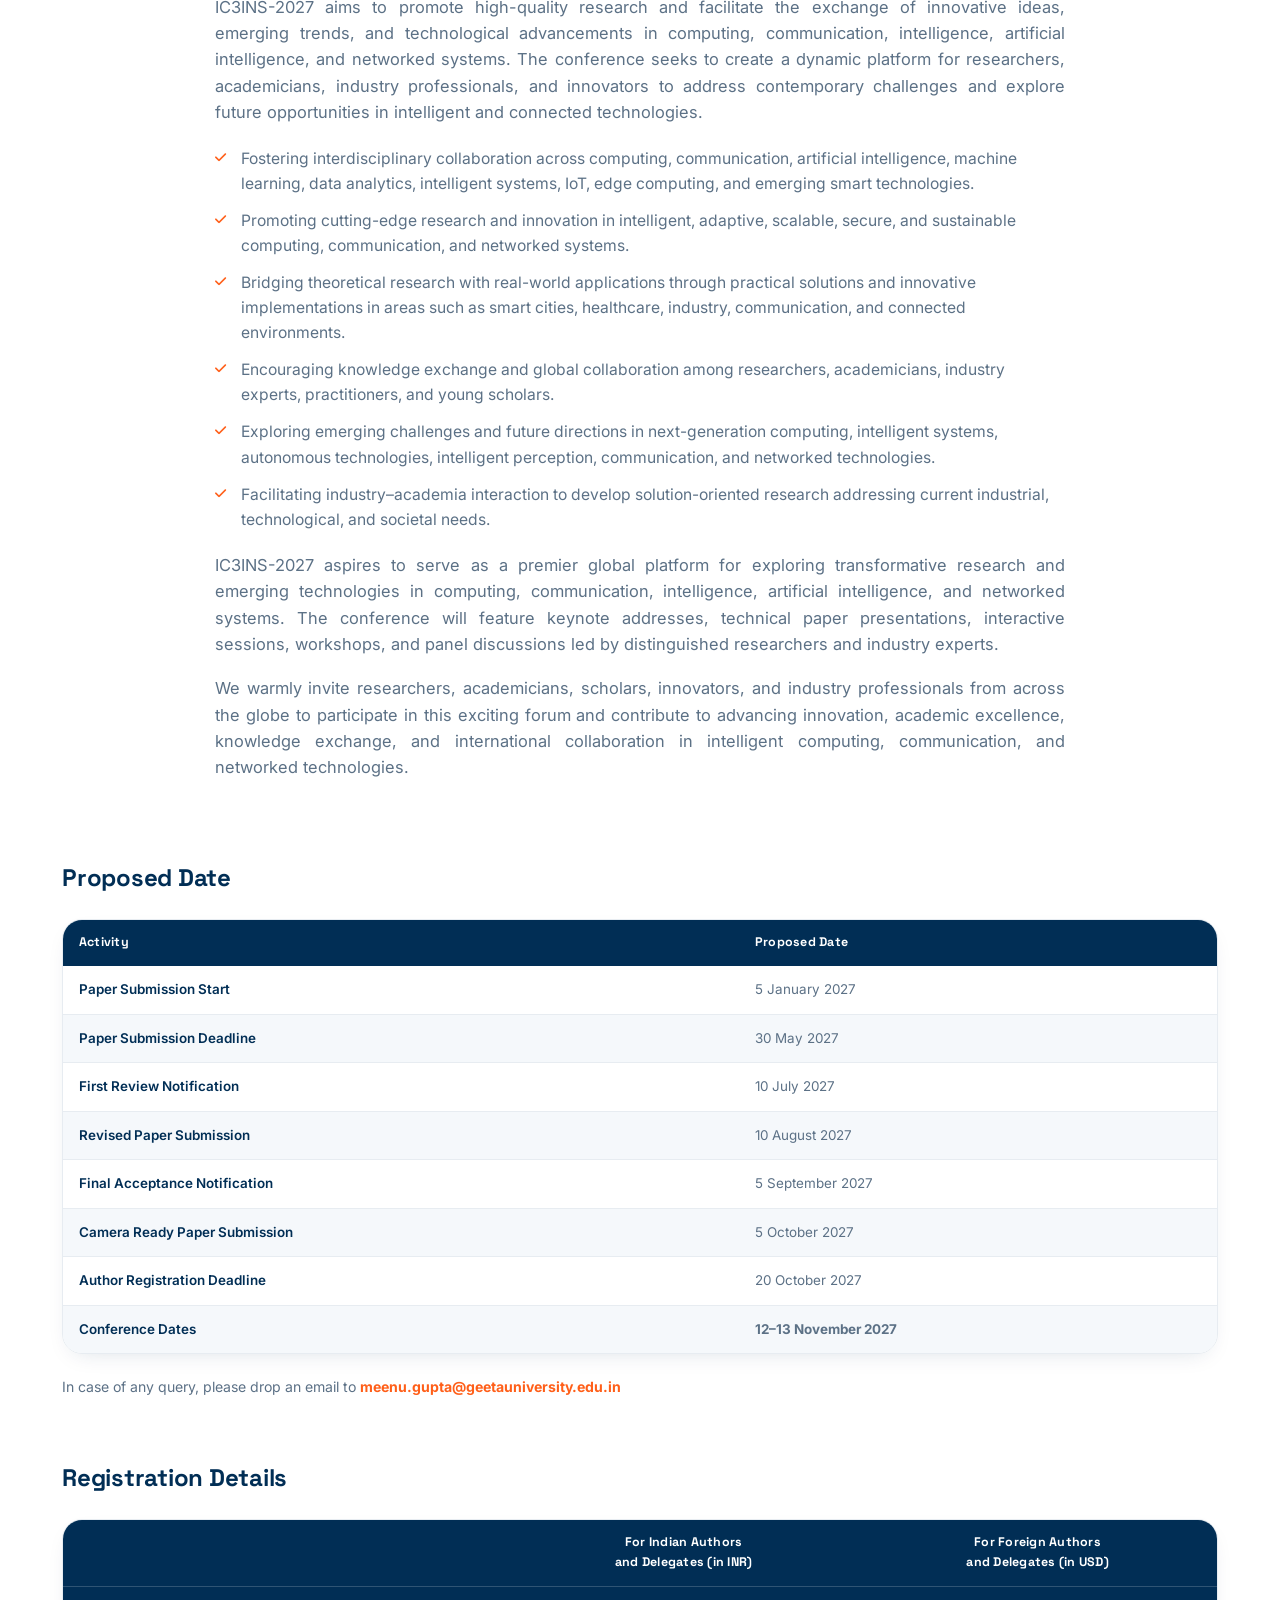
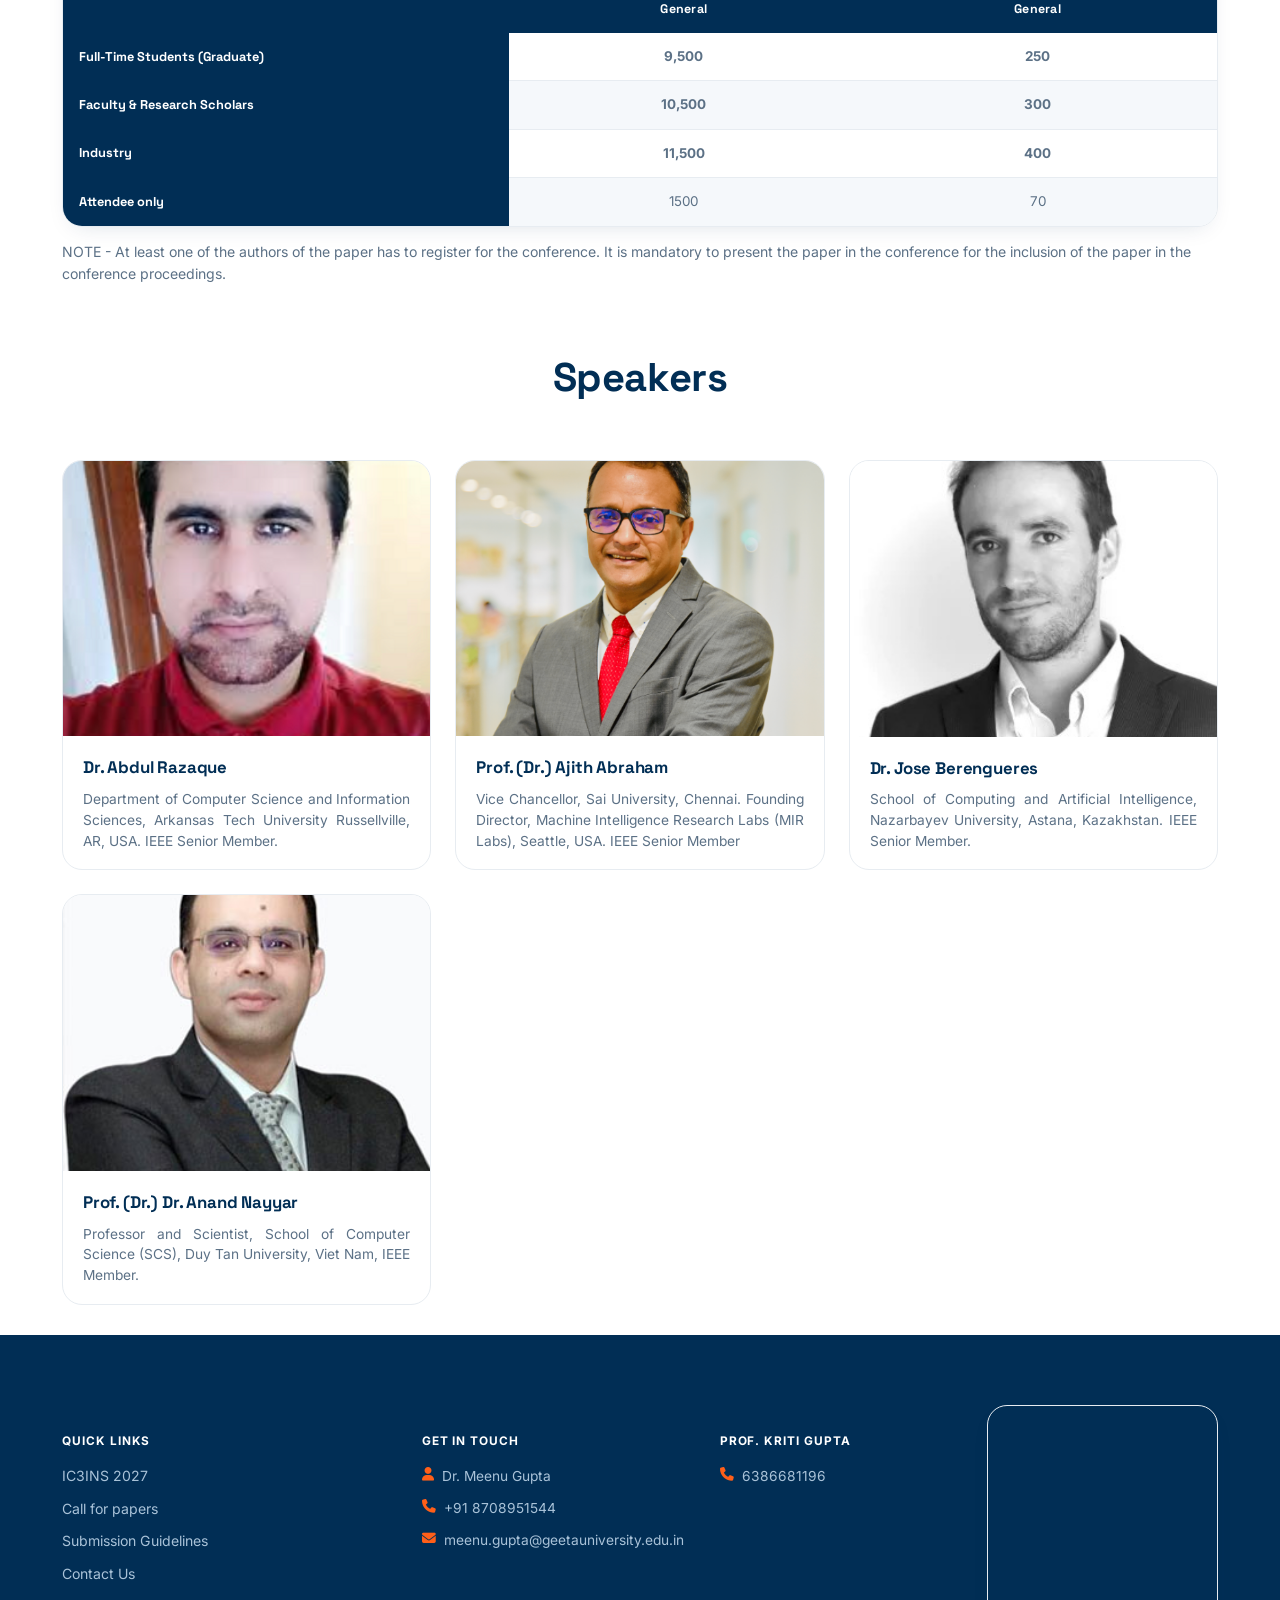
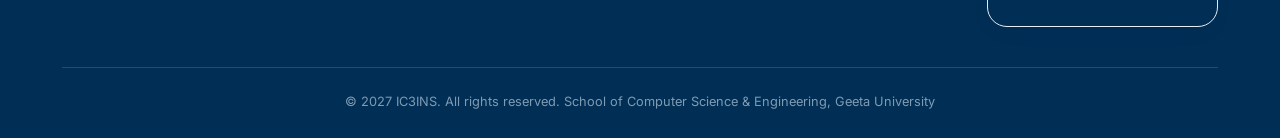
==== commit a3eaf2f3: "change formatting and speaker details" ====
--- a/index.html
+++ b/index.html
@@ -450,11 +450,11 @@
   <script>
     const speakers = [
       //["Prof. (Dr.) Valentina E. Balas", "Full Professor, Faculty of Engineering, \u201cAurel Vlaicu\u201d University of Arad, Romania · IEEE Senior Member", "assets/img/Valentina-Balas.jpg"],
-      ["Dr. Abdul Razaque", "IEEE Senior Member, Department of Computer Science and Information Sciences, Arkansas Tech University Russellville, AR, USA", "assets/img/Prof-Abdul-Razaque.png"],
+      ["Dr. Abdul Razaque", "Department of Computer Science and Information Sciences, Arkansas Tech University Russellville, AR, USA. IEEE Senior Member.", "assets/img/Prof-Abdul-Razaque.png"],
       //["Prof. (Dr.) Ahmed J. Obaid", "Faculty of Computer Science and Mathematics, University of Kufa, Najaf, Iraq", "assets/img/Ahmed-J.-Obaid.jpg"],
-      ["Prof. (Dr.) Ajith Abraham", "Vice Chancellor, Sai University, Chennai · Founding Director, Machine Intelligence Research Labs (MIR Labs), Seattle, USA · IEEE Senior Member", "assets/img/Ajit-abraham.png"],
-      ["Dr. Jose Berengueres", "IEEE Senior Member, School of Computing and Artificial Intelligence, Nazarbayev University, Astana, Kazakhstan", "assets/img/Jose-Berengueres.jpeg"],
-      ["Prof. (Dr.) Dr. Anand Nayyar", "Professor and Scientist, School of Computer Science (SCS), Duy Tan University, Viet Nam, IEEE Member", "assets/img/dr-nayyar.jpg"],
+      ["Prof. (Dr.) Ajith Abraham", "Vice Chancellor, Sai University, Chennai. Founding Director, Machine Intelligence Research Labs (MIR Labs), Seattle, USA. IEEE Senior Member", "assets/img/Ajit-abraham.png"],
+      ["Dr. Jose Berengueres", "School of Computing and Artificial Intelligence, Nazarbayev University, Astana, Kazakhstan. IEEE Senior Member.", "assets/img/Jose-Berengueres.jpeg"],
+      ["Prof. (Dr.) Dr. Anand Nayyar", "Professor and Scientist, School of Computer Science (SCS), Duy Tan University, Viet Nam, IEEE Member.", "assets/img/dr-nayyar.jpg"],
       //["Prof. (Dr.) Sarabjot Singh", "Adjunct Faculty, IISER Mohali & GNDEC, Ludhiana", "assets/img/Sarab-Sir.jpg"]
     ];
     const gradients = ["linear-gradient(135deg,#012e55,#024a82)", "linear-gradient(135deg,#ff5f19,#ff8c52)"];
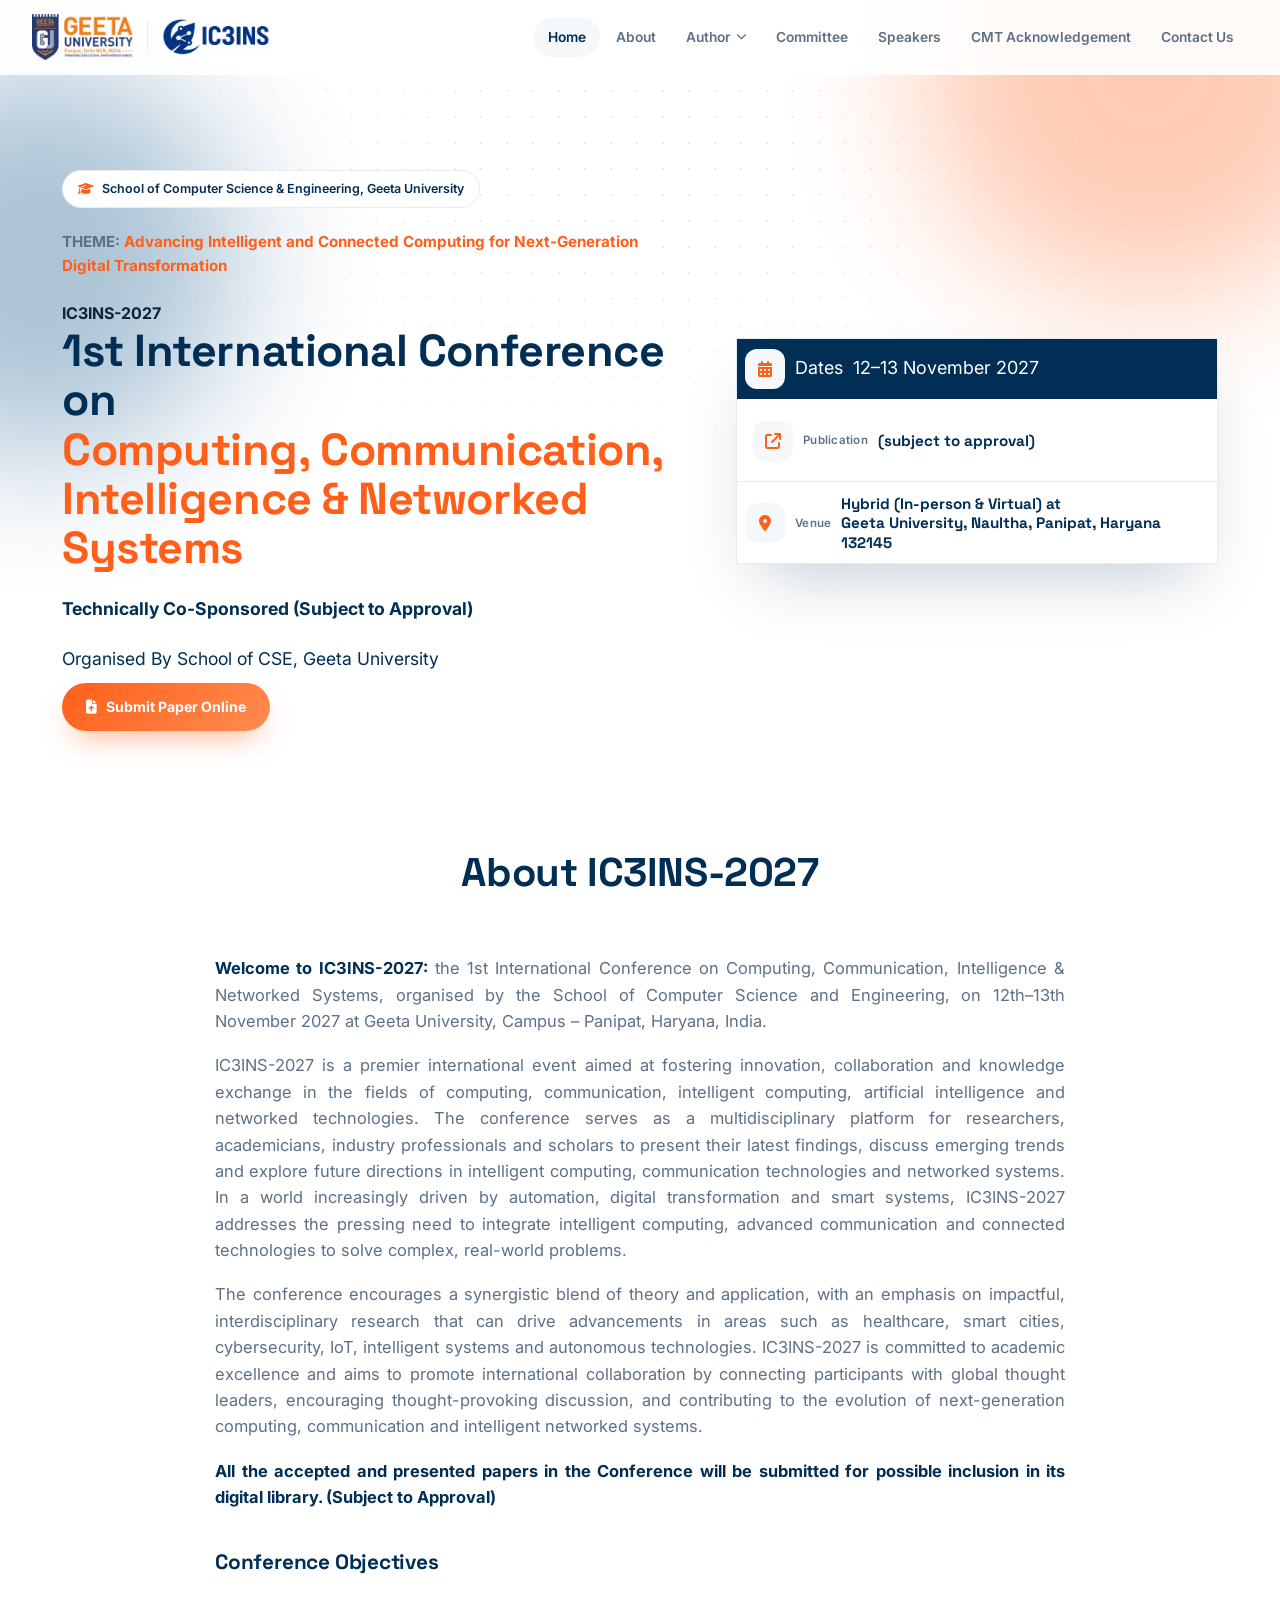
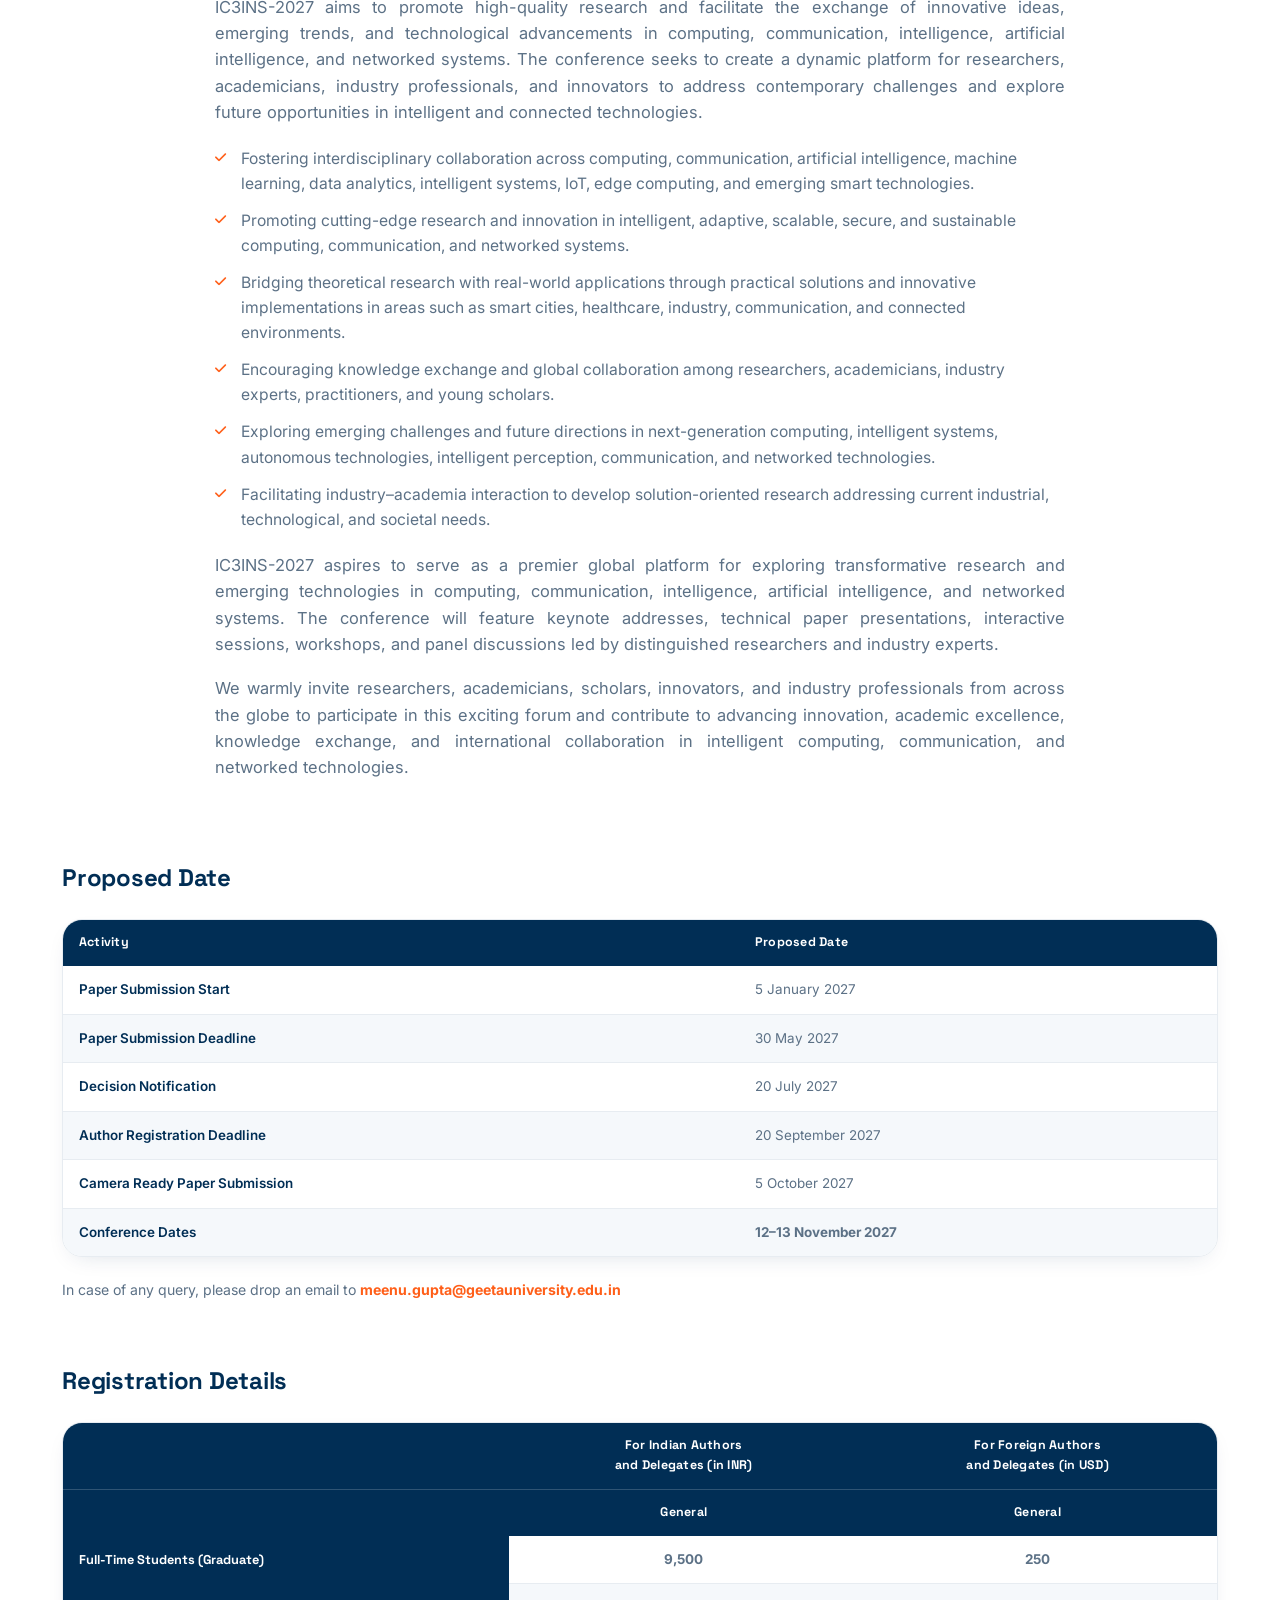
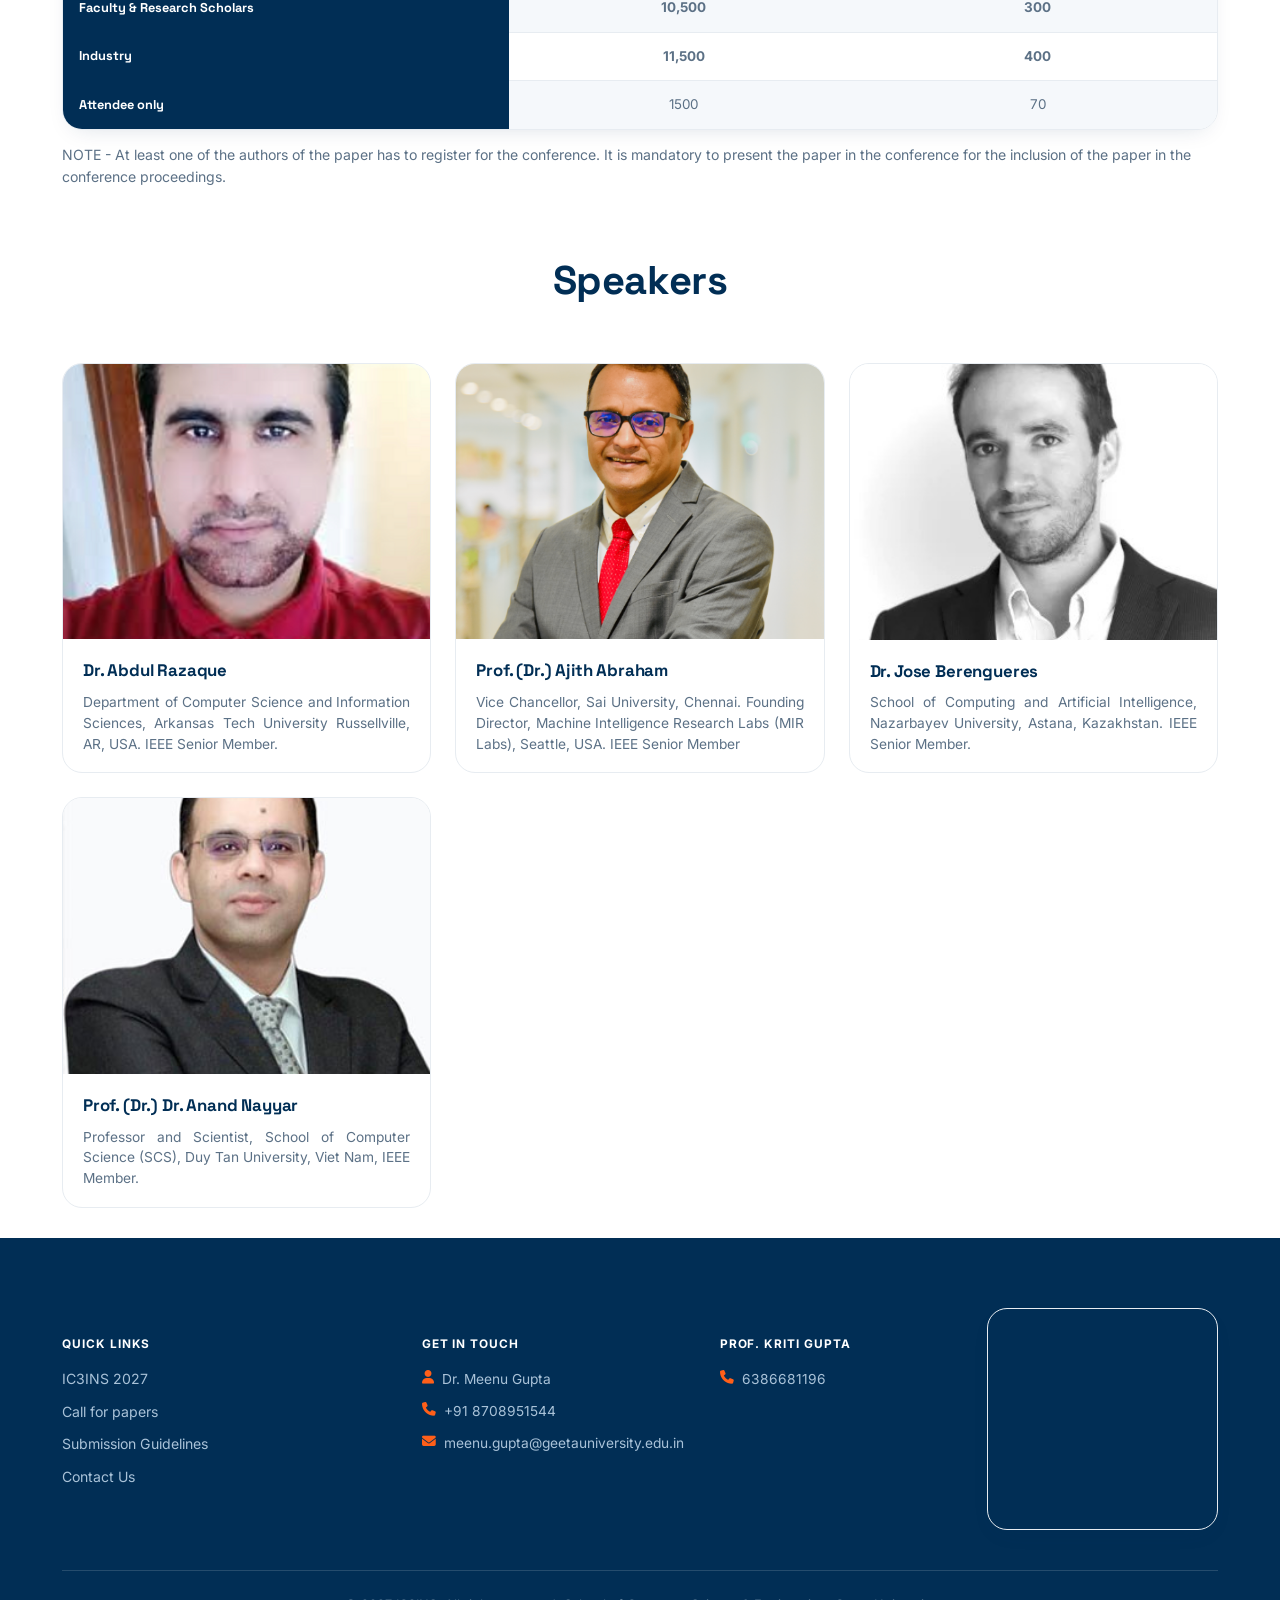
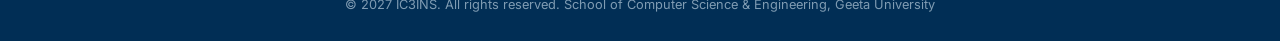
==== commit 2574e4af: "update the track details" ====
--- a/index.html
+++ b/index.html
@@ -307,30 +307,30 @@
                     <td>30 May 2027</td>
                   </tr>
                   <tr>
-                    <td>First Review Notification</td>
-                    <td>10 July 2027</td>
-                  </tr>
-                  <tr>
+                    <td>Decision Notification</td>
+                    <td>20 July 2027</td>
+                  </tr>
+                  <!-- <tr>
                     <td>Revised Paper Submission</td>
-                    <td>10 August 2027</td>
-                  </tr>
-                  <tr>
+                    <td>15 August 2027</td>
+                  </tr> -->
+                  <!-- <tr>
                     <td>Final Acceptance Notification</td>
                     <td>5 September 2027</td>
+                  </tr> -->
+                  <tr>
+                    <td>Author Registration Deadline</td>
+                    <td>20 September 2027</td>
                   </tr>
                   <tr>
                     <td>Camera Ready Paper Submission</td>
                     <td>5 October 2027</td>
                   </tr>
                   <tr>
-                    <td>Author Registration Deadline</td>
-                    <td>20 October 2027</td>
-                  </tr>
-                  <tr>
                     <td>Conference Dates</td>
                     <td><b>12–13 November 2027</b></td>
                   </tr>
-                </tbody>  
+                </tbody>
               </table>
             </div>
             <p class="reg-note" style="margin-top:22px;">In case of any query, please drop an email to
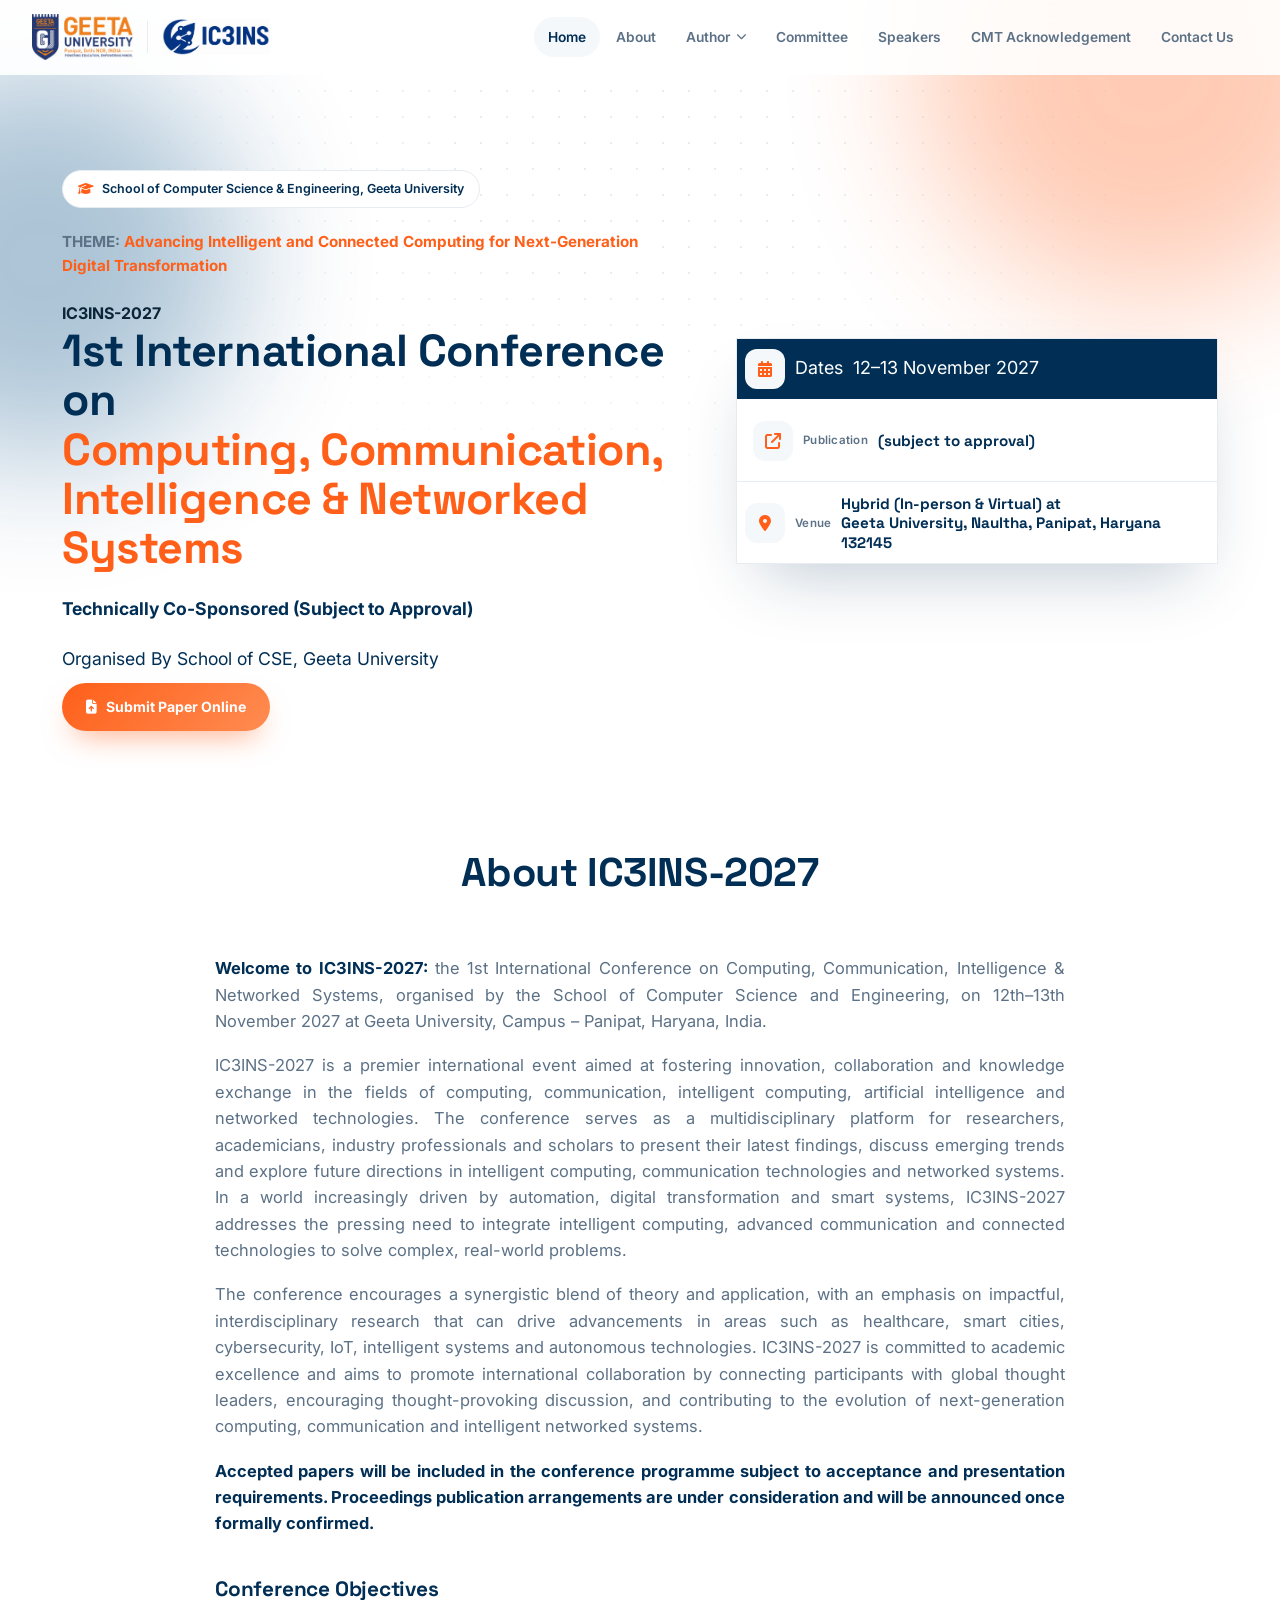
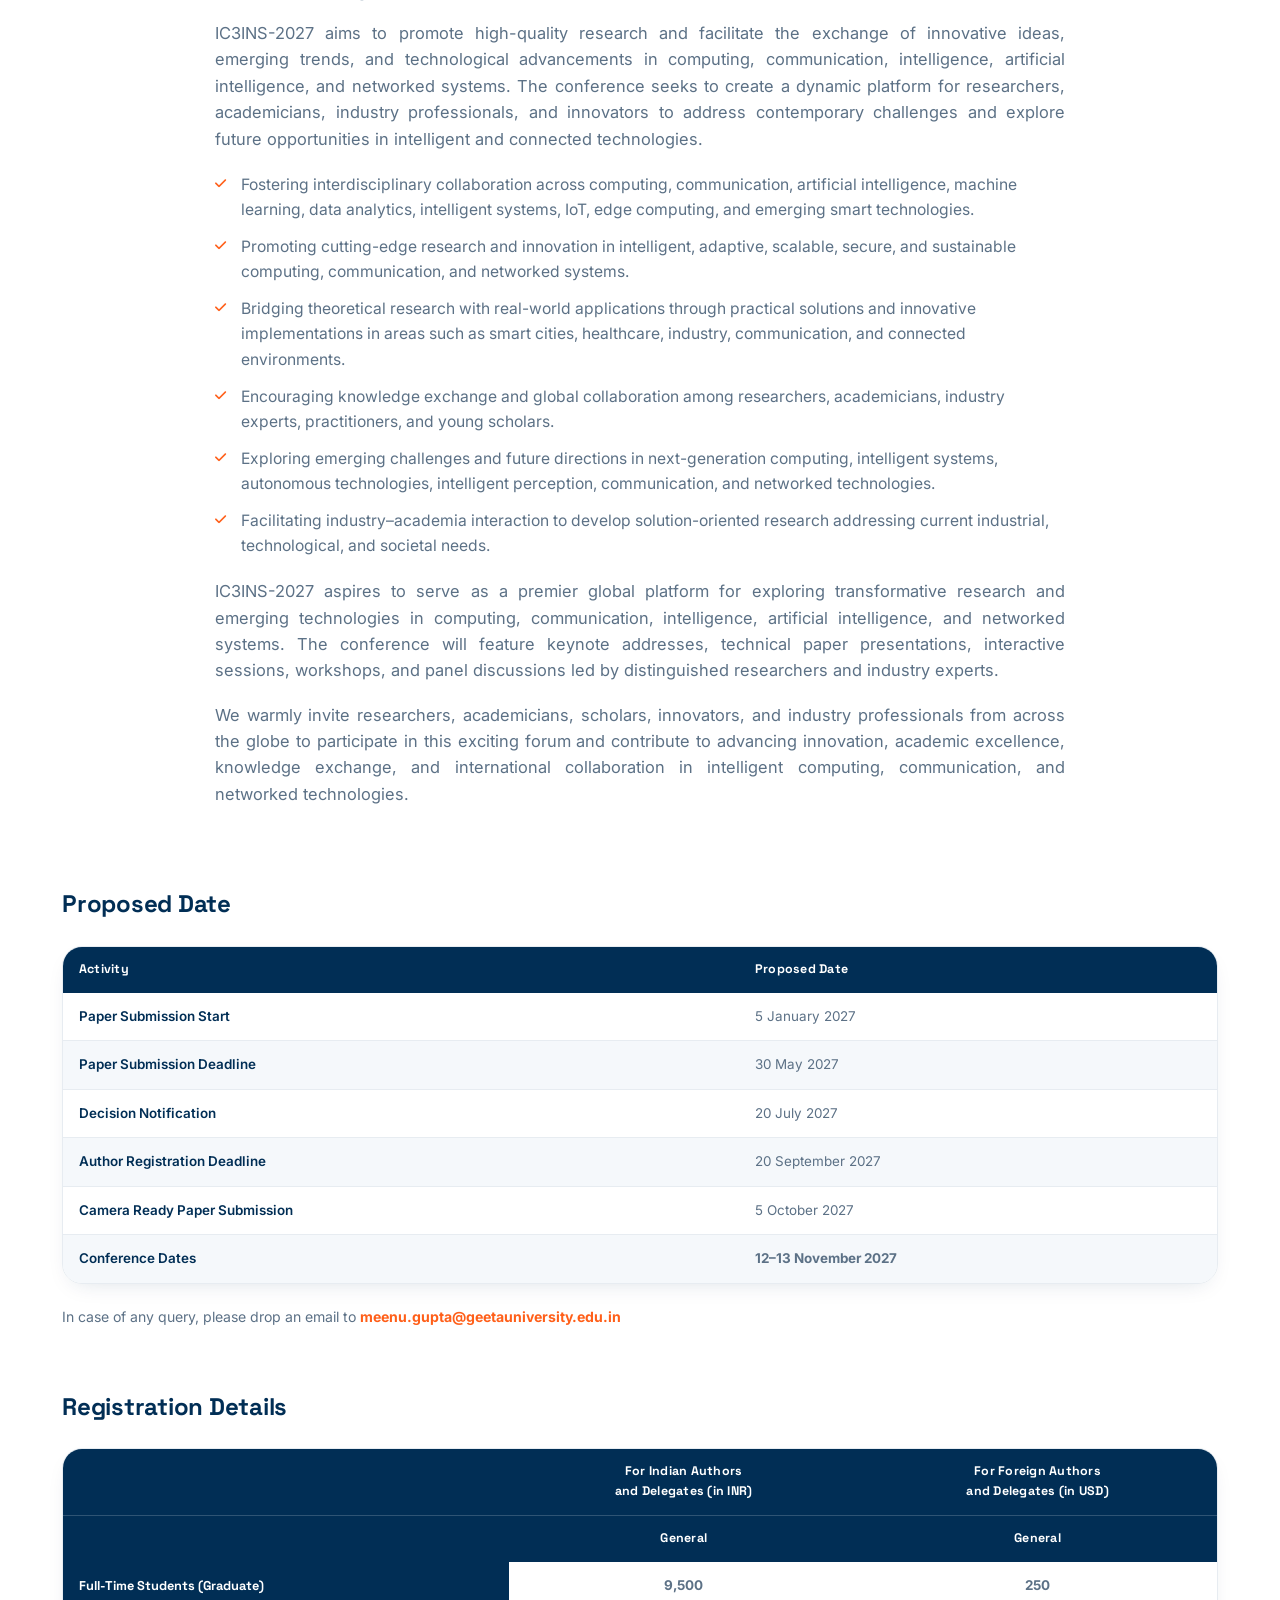
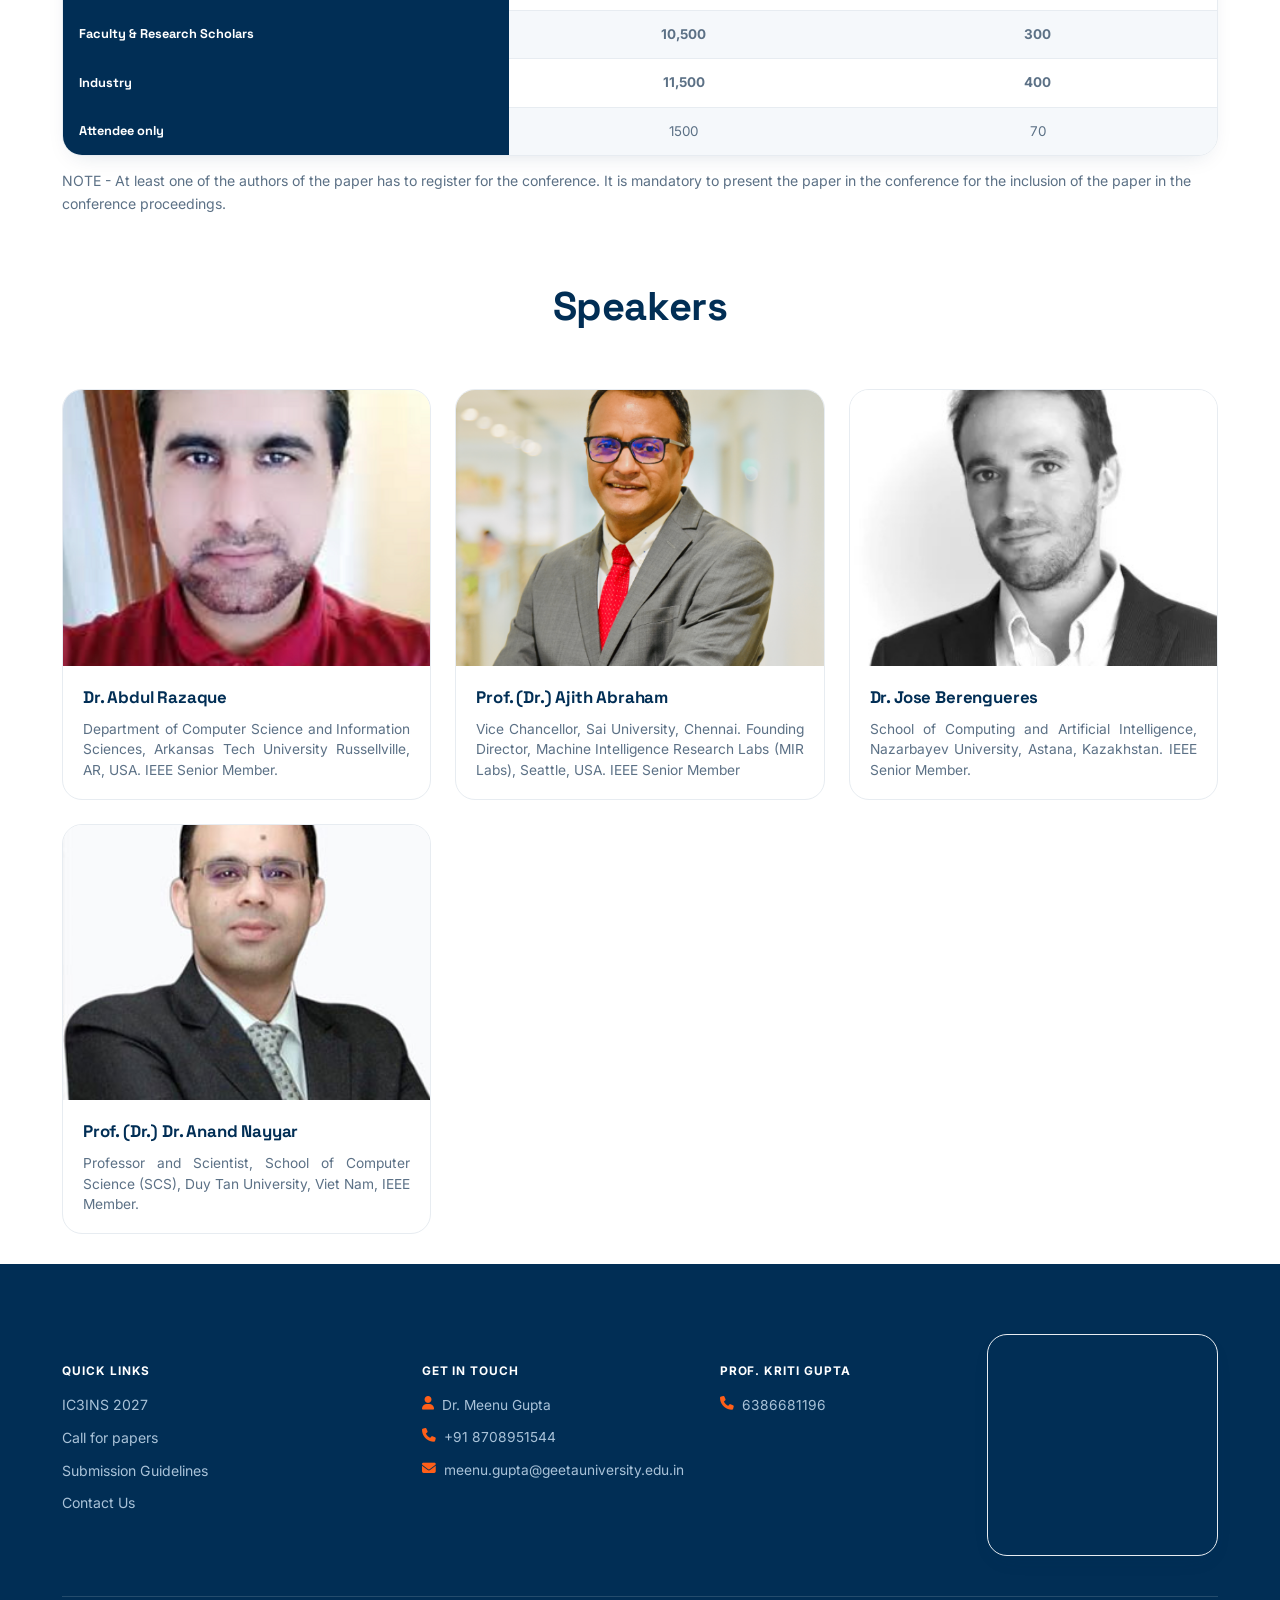
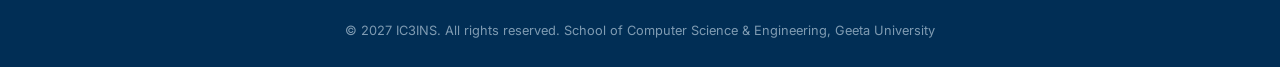
==== commit 902d78d6: "commit" ====
--- a/index.html
+++ b/index.html
@@ -242,8 +242,9 @@
             excellence and aims to promote international collaboration by connecting participants with global thought
             leaders, encouraging thought-provoking discussion, and contributing to the evolution of next-generation
             computing, communication and intelligent networked systems.</p>
-          <p><b>All the accepted and presented papers in the Conference will be submitted for possible
-              inclusion in its digital library. (Subject to Approval)</b></p>
+          <p><b>Accepted papers will be included in the conference programme subject to acceptance and presentation
+              requirements. Proceedings publication arrangements are under consideration and will be announced once
+              formally confirmed.</b></p>
 
           <h3>Conference Objectives</h3>
           <p>IC3INS-2027 aims to promote high-quality research and facilitate the exchange of innovative ideas, emerging
